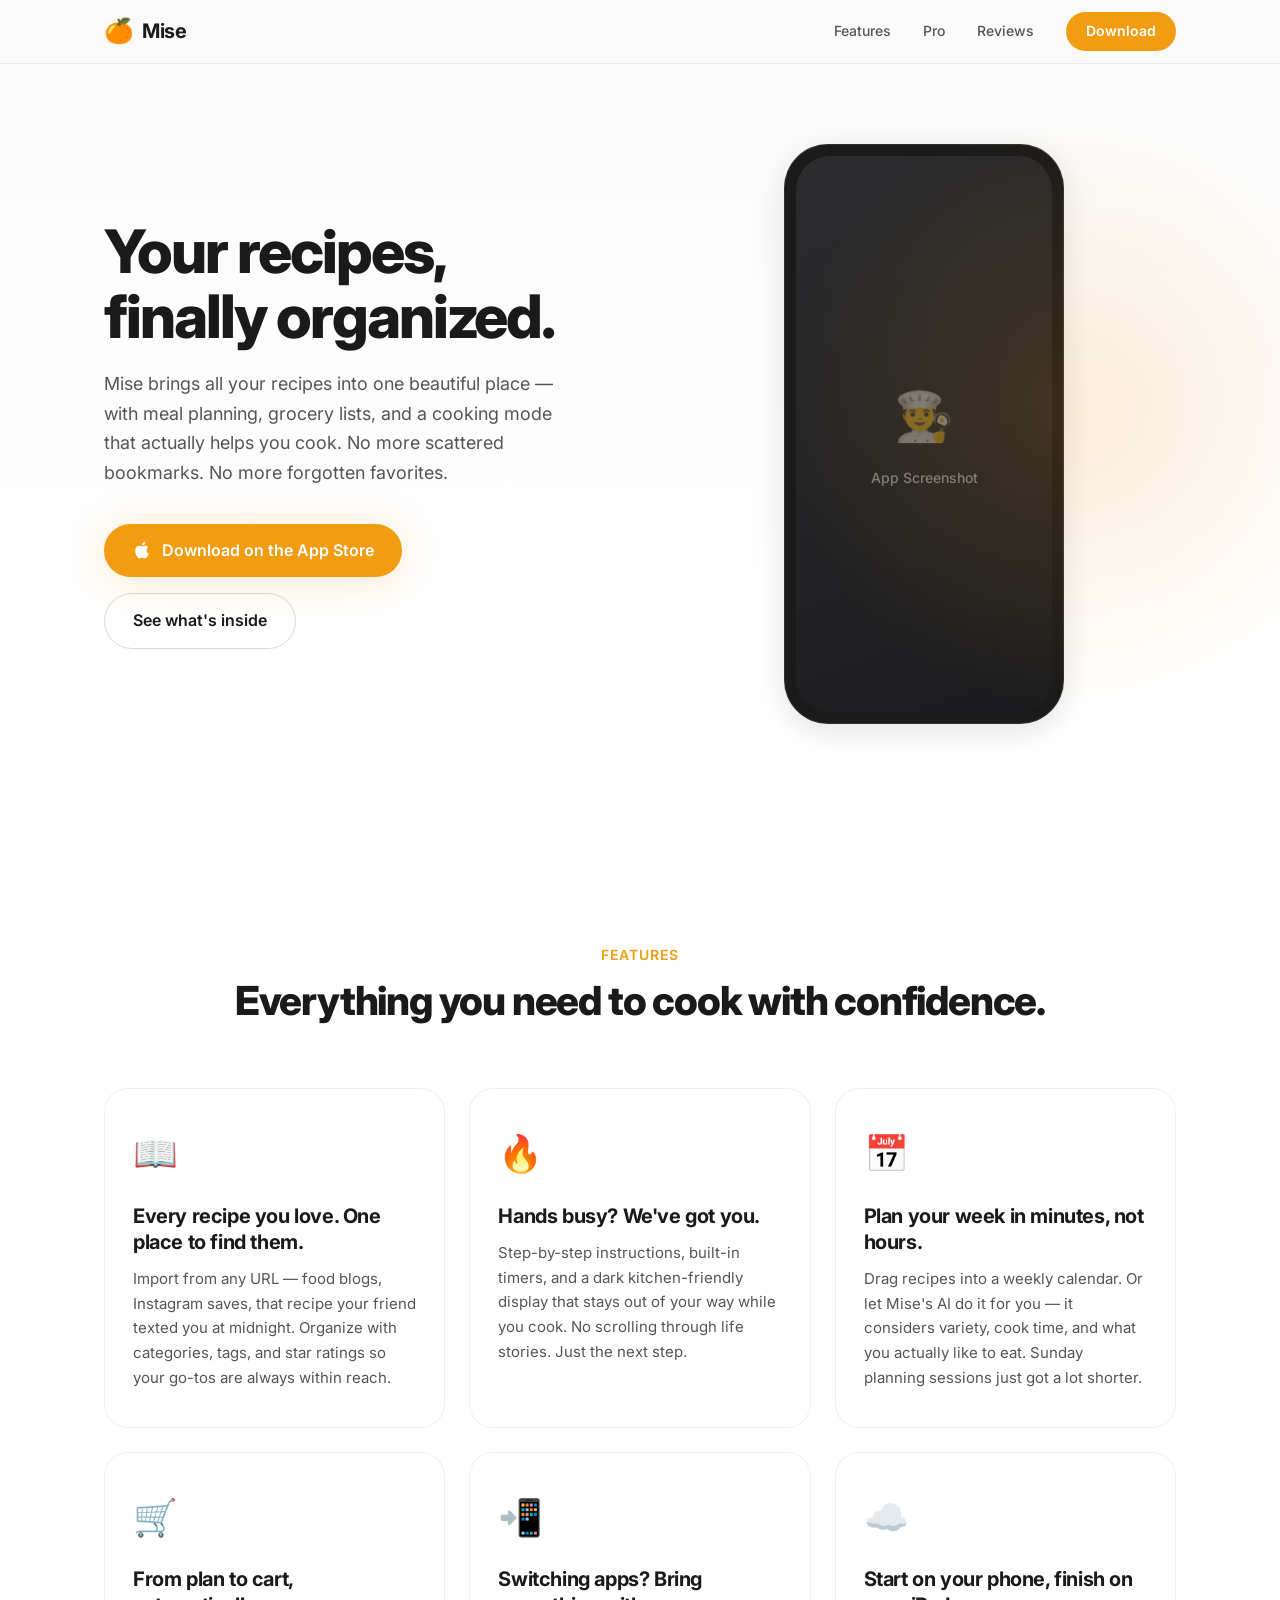
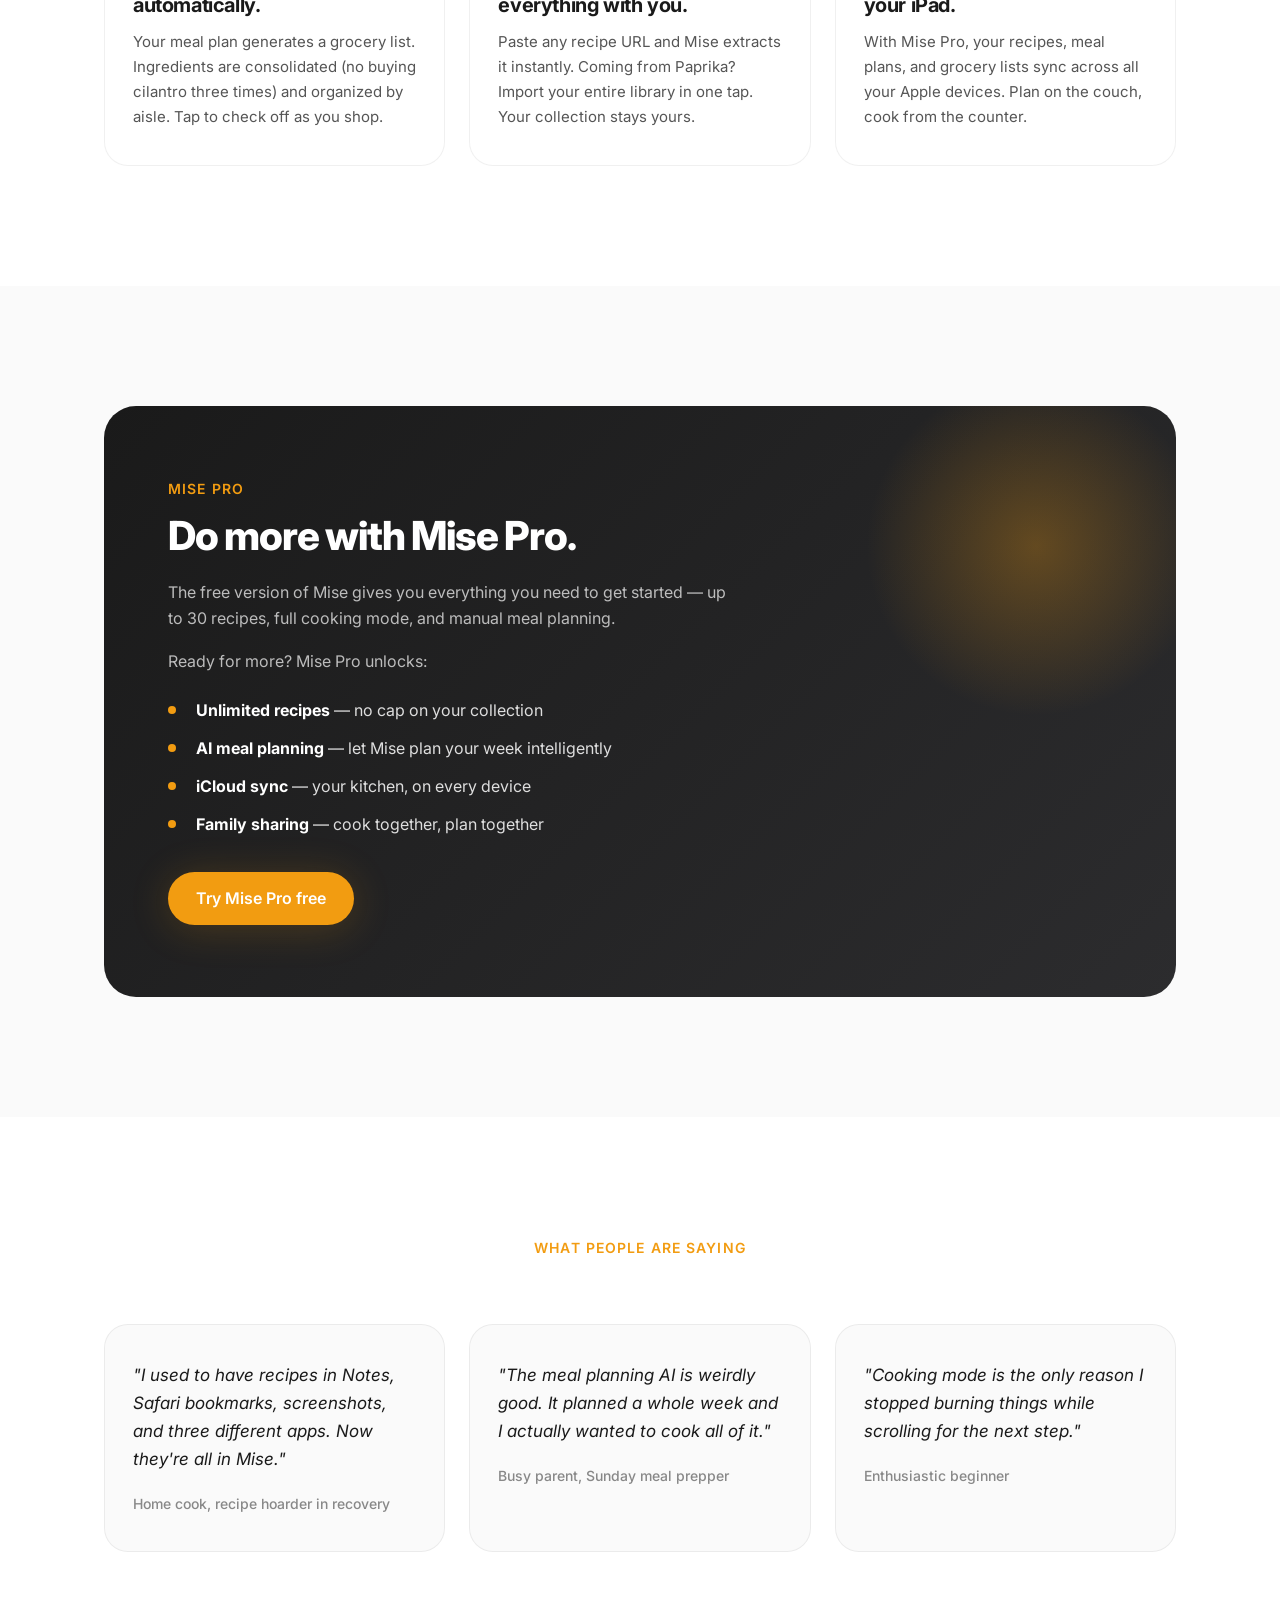
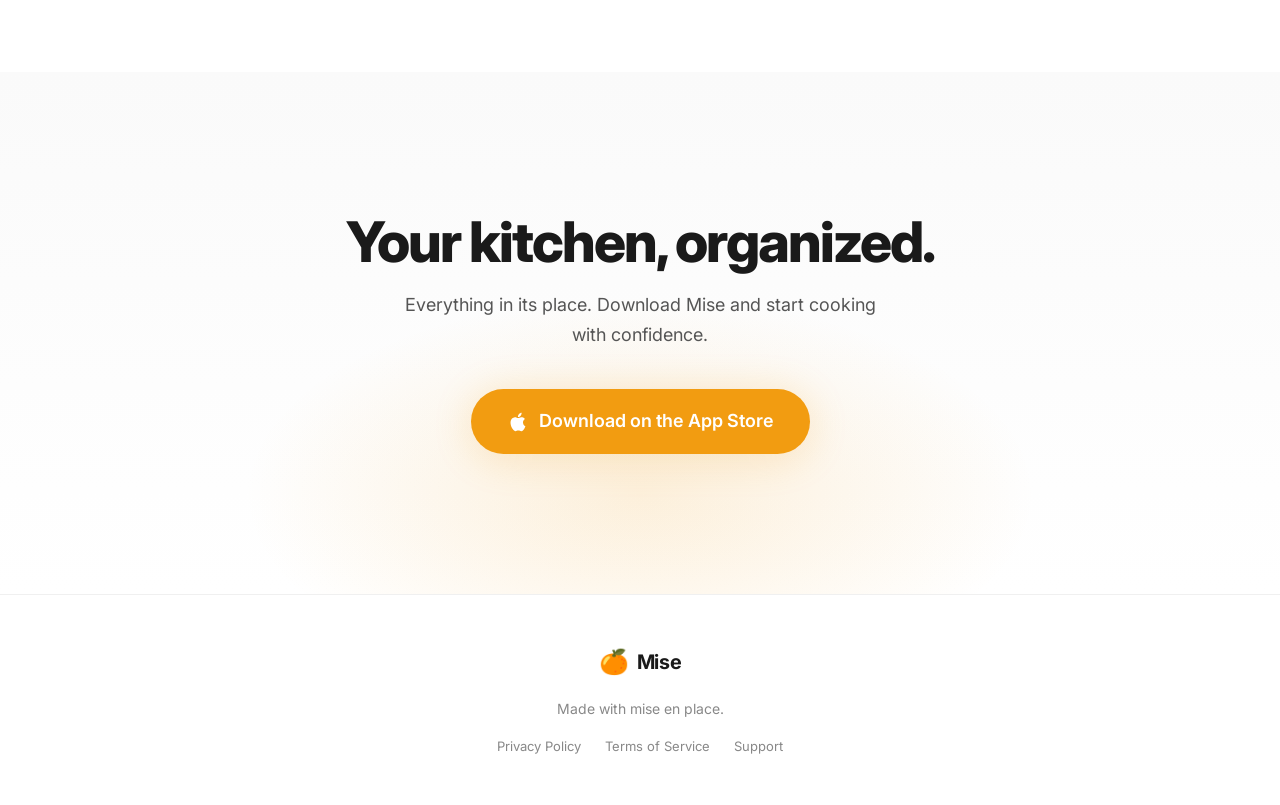
==== index.html @ 39b770b0 "Initial landing page scaffold with copy and responsive design Static HTML/CSS/JS landing page for Mi" ====
<!DOCTYPE html>
<html lang="en">
<head>
  <meta charset="UTF-8">
  <meta name="viewport" content="width=device-width, initial-scale=1.0">
  <title>Mise — Recipe Organizer, Meal Planner & Grocery Lists for iPhone & iPad</title>
  <meta name="description" content="Mise is a premium recipe management app for iPhone and iPad. Import recipes from any URL, plan meals with AI, generate smart grocery lists, and cook step-by-step. Everything in its place.">
  <meta name="theme-color" content="#F29C11">
  <meta property="og:title" content="Mise — Your recipes, finally organized.">
  <meta property="og:description" content="Import recipes from any URL, plan meals with AI, generate smart grocery lists, and cook step-by-step. Everything in its place.">
  <meta property="og:type" content="website">
  <link rel="preconnect" href="https://fonts.googleapis.com">
  <link rel="preconnect" href="https://fonts.gstatic.com" crossorigin>
  <link href="https://fonts.googleapis.com/css2?family=Inter:wght@400;500;600;700;800&display=swap" rel="stylesheet">
  <link rel="stylesheet" href="style.css">
</head>
<body>
  <!-- Navigation -->
  <nav class="nav">
    <div class="nav-inner container">
      <a href="#" class="nav-logo">
        <span class="nav-logo-icon">🍊</span>
        <span class="nav-logo-text">Mise</span>
      </a>
      <div class="nav-links">
        <a href="#features">Features</a>
        <a href="#pro">Pro</a>
        <a href="#testimonials">Reviews</a>
        <a href="#download" class="nav-cta">Download</a>
      </div>
    </div>
  </nav>

  <!-- Hero -->
  <section class="hero">
    <div class="container hero-inner">
      <div class="hero-content">
        <h1 class="hero-title">Your recipes, finally organized.</h1>
        <p class="hero-subtitle">Mise brings all your recipes into one beautiful place — with meal planning, grocery lists, and a cooking mode that actually helps you cook. No more scattered bookmarks. No more forgotten favorites.</p>
        <div class="hero-ctas">
          <a href="#download" class="btn btn-primary">
            <svg class="apple-icon" viewBox="0 0 24 24" fill="currentColor" width="20" height="20"><path d="M18.71 19.5c-.83 1.24-1.71 2.45-3.05 2.47-1.34.03-1.77-.79-3.29-.79-1.53 0-2 .77-3.27.82-1.31.05-2.3-1.32-3.14-2.53C4.25 17 2.94 12.45 4.7 9.39c.87-1.52 2.43-2.48 4.12-2.51 1.28-.02 2.5.87 3.29.87.78 0 2.26-1.07 3.8-.91.65.03 2.47.26 3.64 1.98-.09.06-2.17 1.28-2.15 3.81.03 3.02 2.65 4.03 2.68 4.04-.03.07-.42 1.44-1.38 2.83M13 3.5c.73-.83 1.94-1.46 2.94-1.5.13 1.17-.34 2.35-1.04 3.19-.69.85-1.83 1.51-2.95 1.42-.15-1.15.41-2.35 1.05-3.11z"/></svg>
            Download on the App Store
          </a>
          <a href="#features" class="btn btn-secondary">See what's inside</a>
        </div>
      </div>
      <div class="hero-visual">
        <div class="hero-phone">
          <div class="phone-frame">
            <div class="phone-screen">
              <div class="phone-placeholder">
                <span class="phone-placeholder-icon">👨‍🍳</span>
                <span class="phone-placeholder-text">App Screenshot</span>
              </div>
            </div>
          </div>
        </div>
      </div>
    </div>
    <div class="hero-glow"></div>
  </section>

  <!-- Features -->
  <section id="features" class="features">
    <div class="container">
      <div class="section-header">
        <h2 class="section-label">Features</h2>
        <p class="section-title">Everything you need to cook with confidence.</p>
      </div>

      <div class="feature-grid">
        <!-- Recipe Collection -->
        <div class="feature-card">
          <div class="feature-icon">📖</div>
          <h3 class="feature-title">Every recipe you love. One place to find them.</h3>
          <p class="feature-desc">Import from any URL — food blogs, Instagram saves, that recipe your friend texted you at midnight. Organize with categories, tags, and star ratings so your go-tos are always within reach.</p>
        </div>

        <!-- Cooking Mode -->
        <div class="feature-card">
          <div class="feature-icon">🔥</div>
          <h3 class="feature-title">Hands busy? We've got you.</h3>
          <p class="feature-desc">Step-by-step instructions, built-in timers, and a dark kitchen-friendly display that stays out of your way while you cook. No scrolling through life stories. Just the next step.</p>
        </div>

        <!-- Meal Planning -->
        <div class="feature-card">
          <div class="feature-icon">📅</div>
          <h3 class="feature-title">Plan your week in minutes, not hours.</h3>
          <p class="feature-desc">Drag recipes into a weekly calendar. Or let Mise's AI do it for you — it considers variety, cook time, and what you actually like to eat. Sunday planning sessions just got a lot shorter.</p>
        </div>

        <!-- Smart Grocery Lists -->
        <div class="feature-card">
          <div class="feature-icon">🛒</div>
          <h3 class="feature-title">From plan to cart, automatically.</h3>
          <p class="feature-desc">Your meal plan generates a grocery list. Ingredients are consolidated (no buying cilantro three times) and organized by aisle. Tap to check off as you shop.</p>
        </div>

        <!-- Import from Anywhere -->
        <div class="feature-card">
          <div class="feature-icon">📲</div>
          <h3 class="feature-title">Switching apps? Bring everything with you.</h3>
          <p class="feature-desc">Paste any recipe URL and Mise extracts it instantly. Coming from Paprika? Import your entire library in one tap. Your collection stays yours.</p>
        </div>

        <!-- iCloud Sync -->
        <div class="feature-card">
          <div class="feature-icon">☁️</div>
          <h3 class="feature-title">Start on your phone, finish on your iPad.</h3>
          <p class="feature-desc">With Mise Pro, your recipes, meal plans, and grocery lists sync across all your Apple devices. Plan on the couch, cook from the counter.</p>
        </div>
      </div>
    </div>
  </section>

  <!-- Pro -->
  <section id="pro" class="pro">
    <div class="container">
      <div class="pro-card">
        <div class="pro-content">
          <h2 class="pro-label">Mise Pro</h2>
          <p class="pro-title">Do more with Mise Pro.</p>
          <p class="pro-body">The free version of Mise gives you everything you need to get started — up to 30 recipes, full cooking mode, and manual meal planning.</p>
          <p class="pro-body">Ready for more? Mise Pro unlocks:</p>
          <ul class="pro-features">
            <li><strong>Unlimited recipes</strong> — no cap on your collection</li>
            <li><strong>AI meal planning</strong> — let Mise plan your week intelligently</li>
            <li><strong>iCloud sync</strong> — your kitchen, on every device</li>
            <li><strong>Family sharing</strong> — cook together, plan together</li>
          </ul>
          <a href="#download" class="btn btn-primary">Try Mise Pro free</a>
        </div>
        <div class="pro-visual">
          <div class="pro-glow"></div>
        </div>
      </div>
    </div>
  </section>

  <!-- Testimonials -->
  <section id="testimonials" class="testimonials">
    <div class="container">
      <div class="section-header">
        <h2 class="section-label">What people are saying</h2>
      </div>
      <div class="testimonial-grid">
        <blockquote class="testimonial-card">
          <p class="testimonial-quote">"I used to have recipes in Notes, Safari bookmarks, screenshots, and three different apps. Now they're all in Mise."</p>
          <cite class="testimonial-author">Home cook, recipe hoarder in recovery</cite>
        </blockquote>
        <blockquote class="testimonial-card">
          <p class="testimonial-quote">"The meal planning AI is weirdly good. It planned a whole week and I actually wanted to cook all of it."</p>
          <cite class="testimonial-author">Busy parent, Sunday meal prepper</cite>
        </blockquote>
        <blockquote class="testimonial-card">
          <p class="testimonial-quote">"Cooking mode is the only reason I stopped burning things while scrolling for the next step."</p>
          <cite class="testimonial-author">Enthusiastic beginner</cite>
        </blockquote>
      </div>
    </div>
  </section>

  <!-- Final CTA -->
  <section id="download" class="final-cta">
    <div class="container final-cta-inner">
      <h2 class="final-cta-title">Your kitchen, organized.</h2>
      <p class="final-cta-subtitle">Everything in its place. Download Mise and start cooking with confidence.</p>
      <a href="#" class="btn btn-primary btn-large">
        <svg class="apple-icon" viewBox="0 0 24 24" fill="currentColor" width="22" height="22"><path d="M18.71 19.5c-.83 1.24-1.71 2.45-3.05 2.47-1.34.03-1.77-.79-3.29-.79-1.53 0-2 .77-3.27.82-1.31.05-2.3-1.32-3.14-2.53C4.25 17 2.94 12.45 4.7 9.39c.87-1.52 2.43-2.48 4.12-2.51 1.28-.02 2.5.87 3.29.87.78 0 2.26-1.07 3.8-.91.65.03 2.47.26 3.64 1.98-.09.06-2.17 1.28-2.15 3.81.03 3.02 2.65 4.03 2.68 4.04-.03.07-.42 1.44-1.38 2.83M13 3.5c.73-.83 1.94-1.46 2.94-1.5.13 1.17-.34 2.35-1.04 3.19-.69.85-1.83 1.51-2.95 1.42-.15-1.15.41-2.35 1.05-3.11z"/></svg>
        Download on the App Store
      </a>
    </div>
    <div class="final-cta-glow"></div>
  </section>

  <!-- Footer -->
  <footer class="footer">
    <div class="container footer-inner">
      <div class="footer-brand">
        <span class="nav-logo-icon">🍊</span>
        <span class="nav-logo-text">Mise</span>
      </div>
      <p class="footer-tagline">Made with mise en place.</p>
      <div class="footer-links">
        <a href="#">Privacy Policy</a>
        <a href="#">Terms of Service</a>
        <a href="#">Support</a>
      </div>
    </div>
  </footer>

  <script src="script.js"></script>
</body>
</html>
---- style.css ----
/* ============================================
   Mise Landing Page — Styles
   Brand: Warm orange (#F29C11), premium, clean
   ============================================ */

/* --- Reset & Base --- */
*, *::before, *::after {
  margin: 0;
  padding: 0;
  box-sizing: border-box;
}

:root {
  --orange: #F29C11;
  --orange-light: #F5B041;
  --orange-dark: #D68910;
  --orange-glow: rgba(242, 156, 17, 0.15);
  --orange-glow-strong: rgba(242, 156, 17, 0.3);
  --bg: #FAFAFA;
  --bg-alt: #F3F3F3;
  --bg-dark: #1A1A1A;
  --text: #1A1A1A;
  --text-secondary: #555;
  --text-muted: #888;
  --white: #FFFFFF;
  --glass-bg: rgba(255, 255, 255, 0.7);
  --glass-border: rgba(255, 255, 255, 0.3);
  --shadow-sm: 0 1px 3px rgba(0,0,0,0.06);
  --shadow-md: 0 4px 16px rgba(0,0,0,0.08);
  --shadow-lg: 0 8px 32px rgba(0,0,0,0.1);
  --shadow-glow: 0 4px 40px rgba(242, 156, 17, 0.2);
  --radius-sm: 8px;
  --radius-md: 16px;
  --radius-lg: 24px;
  --radius-xl: 32px;
  --max-width: 1120px;
  --nav-height: 64px;
}

html {
  scroll-behavior: smooth;
  -webkit-font-smoothing: antialiased;
  -moz-osx-font-smoothing: grayscale;
}

body {
  font-family: 'Inter', -apple-system, BlinkMacSystemFont, 'Segoe UI', Roboto, sans-serif;
  font-size: 16px;
  line-height: 1.6;
  color: var(--text);
  background: var(--bg);
  overflow-x: hidden;
}

.container {
  max-width: var(--max-width);
  margin: 0 auto;
  padding: 0 24px;
}

/* --- Navigation --- */
.nav {
  position: fixed;
  top: 0;
  left: 0;
  right: 0;
  z-index: 100;
  height: var(--nav-height);
  backdrop-filter: blur(20px);
  -webkit-backdrop-filter: blur(20px);
  background: rgba(250, 250, 250, 0.85);
  border-bottom: 1px solid rgba(0,0,0,0.06);
  transition: background 0.3s ease;
}

.nav-inner {
  display: flex;
  align-items: center;
  justify-content: space-between;
  height: 100%;
}

.nav-logo {
  display: flex;
  align-items: center;
  gap: 8px;
  text-decoration: none;
  color: var(--text);
}

.nav-logo-icon {
  font-size: 24px;
}

.nav-logo-text {
  font-size: 20px;
  font-weight: 700;
  letter-spacing: -0.02em;
}

.nav-links {
  display: flex;
  align-items: center;
  gap: 32px;
}

.nav-links a {
  text-decoration: none;
  color: var(--text-secondary);
  font-size: 14px;
  font-weight: 500;
  transition: color 0.2s ease;
}

.nav-links a:hover {
  color: var(--text);
}

.nav-cta {
  background: var(--orange);
  color: var(--white) !important;
  padding: 8px 20px;
  border-radius: 100px;
  font-weight: 600 !important;
  transition: background 0.2s ease, transform 0.2s ease !important;
}

.nav-cta:hover {
  background: var(--orange-dark);
  transform: translateY(-1px);
}

/* --- Buttons --- */
.btn {
  display: inline-flex;
  align-items: center;
  gap: 10px;
  text-decoration: none;
  font-weight: 600;
  font-size: 16px;
  border-radius: 100px;
  padding: 14px 28px;
  transition: all 0.25s ease;
  cursor: pointer;
  border: none;
}

.btn-primary {
  background: var(--orange);
  color: var(--white);
  box-shadow: var(--shadow-glow);
}

.btn-primary:hover {
  background: var(--orange-dark);
  transform: translateY(-2px);
  box-shadow: 0 6px 48px rgba(242, 156, 17, 0.3);
}

.btn-secondary {
  background: transparent;
  color: var(--text);
  border: 1.5px solid rgba(0,0,0,0.15);
}

.btn-secondary:hover {
  border-color: var(--orange);
  color: var(--orange-dark);
  transform: translateY(-2px);
}

.btn-large {
  padding: 18px 36px;
  font-size: 18px;
}

.apple-icon {
  width: 20px;
  height: 20px;
  flex-shrink: 0;
}

.btn-large .apple-icon {
  width: 22px;
  height: 22px;
}

/* --- Hero --- */
.hero {
  position: relative;
  padding: calc(var(--nav-height) + 80px) 0 100px;
  overflow: hidden;
  background: linear-gradient(180deg, var(--bg) 0%, var(--white) 100%);
}

.hero-inner {
  display: grid;
  grid-template-columns: 1fr 1fr;
  gap: 64px;
  align-items: center;
}

.hero-content {
  max-width: 540px;
}

.hero-title {
  font-size: clamp(40px, 5vw, 60px);
  font-weight: 800;
  line-height: 1.08;
  letter-spacing: -0.035em;
  color: var(--text);
  margin-bottom: 20px;
}

.hero-subtitle {
  font-size: 18px;
  line-height: 1.65;
  color: var(--text-secondary);
  margin-bottom: 36px;
  max-width: 460px;
}

.hero-ctas {
  display: flex;
  gap: 16px;
  flex-wrap: wrap;
}

/* Phone mockup */
.hero-visual {
  display: flex;
  justify-content: center;
  align-items: center;
}

.hero-phone {
  position: relative;
}

.phone-frame {
  width: 280px;
  height: 580px;
  background: var(--bg-dark);
  border-radius: 44px;
  padding: 12px;
  box-shadow: var(--shadow-lg), 0 0 0 1px rgba(255,255,255,0.1) inset;
  position: relative;
}

.phone-screen {
  width: 100%;
  height: 100%;
  background: linear-gradient(160deg, #2C2C2E 0%, #1C1C1E 100%);
  border-radius: 34px;
  overflow: hidden;
  display: flex;
  align-items: center;
  justify-content: center;
}

.phone-placeholder {
  display: flex;
  flex-direction: column;
  align-items: center;
  gap: 12px;
  color: rgba(255,255,255,0.4);
}

.phone-placeholder-icon {
  font-size: 48px;
}

.phone-placeholder-text {
  font-size: 14px;
  font-weight: 500;
}

.hero-glow {
  position: absolute;
  width: 600px;
  height: 600px;
  background: radial-gradient(circle, var(--orange-glow) 0%, transparent 70%);
  top: 50%;
  right: -100px;
  transform: translateY(-50%);
  pointer-events: none;
  z-index: 0;
}

/* --- Section Headers --- */
.section-header {
  text-align: center;
  margin-bottom: 64px;
}

.section-label {
  font-size: 14px;
  font-weight: 600;
  text-transform: uppercase;
  letter-spacing: 0.08em;
  color: var(--orange);
  margin-bottom: 12px;
}

.section-title {
  font-size: clamp(28px, 3.5vw, 40px);
  font-weight: 800;
  letter-spacing: -0.03em;
  color: var(--text);
  line-height: 1.15;
}

/* --- Features --- */
.features {
  padding: 120px 0;
  background: var(--white);
}

.feature-grid {
  display: grid;
  grid-template-columns: repeat(3, 1fr);
  gap: 24px;
}

.feature-card {
  background: var(--glass-bg);
  border: 1px solid rgba(0,0,0,0.06);
  border-radius: var(--radius-lg);
  padding: 36px 28px;
  transition: transform 0.3s ease, box-shadow 0.3s ease;
}

.feature-card:hover {
  transform: translateY(-4px);
  box-shadow: var(--shadow-md);
}

.feature-icon {
  font-size: 36px;
  margin-bottom: 20px;
}

.feature-title {
  font-size: 20px;
  font-weight: 700;
  letter-spacing: -0.02em;
  color: var(--text);
  margin-bottom: 12px;
  line-height: 1.3;
}

.feature-desc {
  font-size: 15px;
  line-height: 1.65;
  color: var(--text-secondary);
}

/* --- Pro Section --- */
.pro {
  padding: 120px 0;
  background: var(--bg);
}

.pro-card {
  position: relative;
  background: linear-gradient(135deg, var(--bg-dark) 0%, #2C2C2E 100%);
  border-radius: var(--radius-xl);
  padding: 72px 64px;
  overflow: hidden;
  color: var(--white);
}

.pro-content {
  position: relative;
  z-index: 1;
  max-width: 560px;
}

.pro-label {
  font-size: 14px;
  font-weight: 600;
  text-transform: uppercase;
  letter-spacing: 0.08em;
  color: var(--orange);
  margin-bottom: 12px;
}

.pro-title {
  font-size: clamp(28px, 3.5vw, 40px);
  font-weight: 800;
  letter-spacing: -0.03em;
  margin-bottom: 20px;
  line-height: 1.15;
}

.pro-body {
  font-size: 16px;
  line-height: 1.65;
  color: rgba(255,255,255,0.7);
  margin-bottom: 16px;
}

.pro-features {
  list-style: none;
  margin: 24px 0 36px;
  display: flex;
  flex-direction: column;
  gap: 14px;
}

.pro-features li {
  font-size: 16px;
  line-height: 1.5;
  color: rgba(255,255,255,0.85);
  padding-left: 28px;
  position: relative;
}

.pro-features li::before {
  content: '';
  position: absolute;
  left: 0;
  top: 8px;
  width: 8px;
  height: 8px;
  background: var(--orange);
  border-radius: 50%;
}

.pro-features li strong {
  color: var(--white);
}

.pro-visual {
  position: absolute;
  right: -60px;
  top: -60px;
  width: 400px;
  height: 400px;
  pointer-events: none;
}

.pro-glow {
  width: 100%;
  height: 100%;
  background: radial-gradient(circle, var(--orange-glow-strong) 0%, transparent 60%);
  border-radius: 50%;
}

/* --- Testimonials --- */
.testimonials {
  padding: 120px 0;
  background: var(--white);
}

.testimonial-grid {
  display: grid;
  grid-template-columns: repeat(3, 1fr);
  gap: 24px;
}

.testimonial-card {
  background: var(--bg);
  border: 1px solid rgba(0,0,0,0.06);
  border-radius: var(--radius-lg);
  padding: 36px 28px;
  display: flex;
  flex-direction: column;
  gap: 20px;
  transition: transform 0.3s ease;
}

.testimonial-card:hover {
  transform: translateY(-4px);
}

.testimonial-quote {
  font-size: 17px;
  line-height: 1.65;
  color: var(--text);
  font-style: italic;
}

.testimonial-author {
  font-size: 14px;
  font-weight: 500;
  color: var(--text-muted);
  font-style: normal;
}

/* --- Final CTA --- */
.final-cta {
  position: relative;
  padding: 140px 0;
  background: linear-gradient(180deg, var(--bg) 0%, var(--white) 100%);
  text-align: center;
  overflow: hidden;
}

.final-cta-inner {
  position: relative;
  z-index: 1;
}

.final-cta-title {
  font-size: clamp(36px, 4.5vw, 56px);
  font-weight: 800;
  letter-spacing: -0.035em;
  color: var(--text);
  margin-bottom: 16px;
  line-height: 1.1;
}

.final-cta-subtitle {
  font-size: 18px;
  line-height: 1.65;
  color: var(--text-secondary);
  margin-bottom: 40px;
  max-width: 480px;
  margin-left: auto;
  margin-right: auto;
}

.final-cta-glow {
  position: absolute;
  width: 800px;
  height: 400px;
  background: radial-gradient(ellipse, var(--orange-glow) 0%, transparent 70%);
  bottom: -100px;
  left: 50%;
  transform: translateX(-50%);
  pointer-events: none;
}

/* --- Footer --- */
.footer {
  padding: 48px 0;
  background: var(--white);
  border-top: 1px solid rgba(0,0,0,0.06);
}

.footer-inner {
  display: flex;
  flex-direction: column;
  align-items: center;
  gap: 16px;
}

.footer-brand {
  display: flex;
  align-items: center;
  gap: 8px;
}

.footer-tagline {
  font-size: 14px;
  color: var(--text-muted);
}

.footer-links {
  display: flex;
  gap: 24px;
}

.footer-links a {
  font-size: 13px;
  color: var(--text-muted);
  text-decoration: none;
  transition: color 0.2s ease;
}

.footer-links a:hover {
  color: var(--text);
}

/* --- Responsive --- */
@media (max-width: 960px) {
  .hero-inner {
    grid-template-columns: 1fr;
    gap: 48px;
    text-align: center;
  }

  .hero-content {
    max-width: 100%;
  }

  .hero-subtitle {
    max-width: 100%;
  }

  .hero-ctas {
    justify-content: center;
  }

  .feature-grid {
    grid-template-columns: repeat(2, 1fr);
  }

  .testimonial-grid {
    grid-template-columns: repeat(2, 1fr);
  }

  .pro-card {
    padding: 48px 36px;
  }
}

@media (max-width: 640px) {
  .nav-links a:not(.nav-cta) {
    display: none;
  }

  .hero {
    padding: calc(var(--nav-height) + 48px) 0 72px;
  }

  .hero-ctas {
    flex-direction: column;
    align-items: center;
  }

  .btn {
    width: 100%;
    justify-content: center;
    max-width: 320px;
  }

  .feature-grid,
  .testimonial-grid {
    grid-template-columns: 1fr;
  }

  .features,
  .pro,
  .testimonials {
    padding: 80px 0;
  }

  .final-cta {
    padding: 100px 0;
  }

  .pro-card {
    padding: 36px 24px;
  }

  .phone-frame {
    width: 240px;
    height: 500px;
  }

  .section-header {
    margin-bottom: 40px;
  }
}

/* --- Animations --- */
@media (prefers-reduced-motion: no-preference) {
  .feature-card,
  .testimonial-card {
    opacity: 0;
    transform: translateY(20px);
    animation: fadeInUp 0.6s ease forwards;
  }

  .feature-card:nth-child(1) { animation-delay: 0.1s; }
  .feature-card:nth-child(2) { animation-delay: 0.2s; }
  .feature-card:nth-child(3) { animation-delay: 0.3s; }
  .feature-card:nth-child(4) { animation-delay: 0.4s; }
  .feature-card:nth-child(5) { animation-delay: 0.5s; }
  .feature-card:nth-child(6) { animation-delay: 0.6s; }

  .testimonial-card:nth-child(1) { animation-delay: 0.1s; }
  .testimonial-card:nth-child(2) { animation-delay: 0.2s; }
  .testimonial-card:nth-child(3) { animation-delay: 0.3s; }

  @keyframes fadeInUp {
    to {
      opacity: 1;
      transform: translateY(0);
    }
  }
}
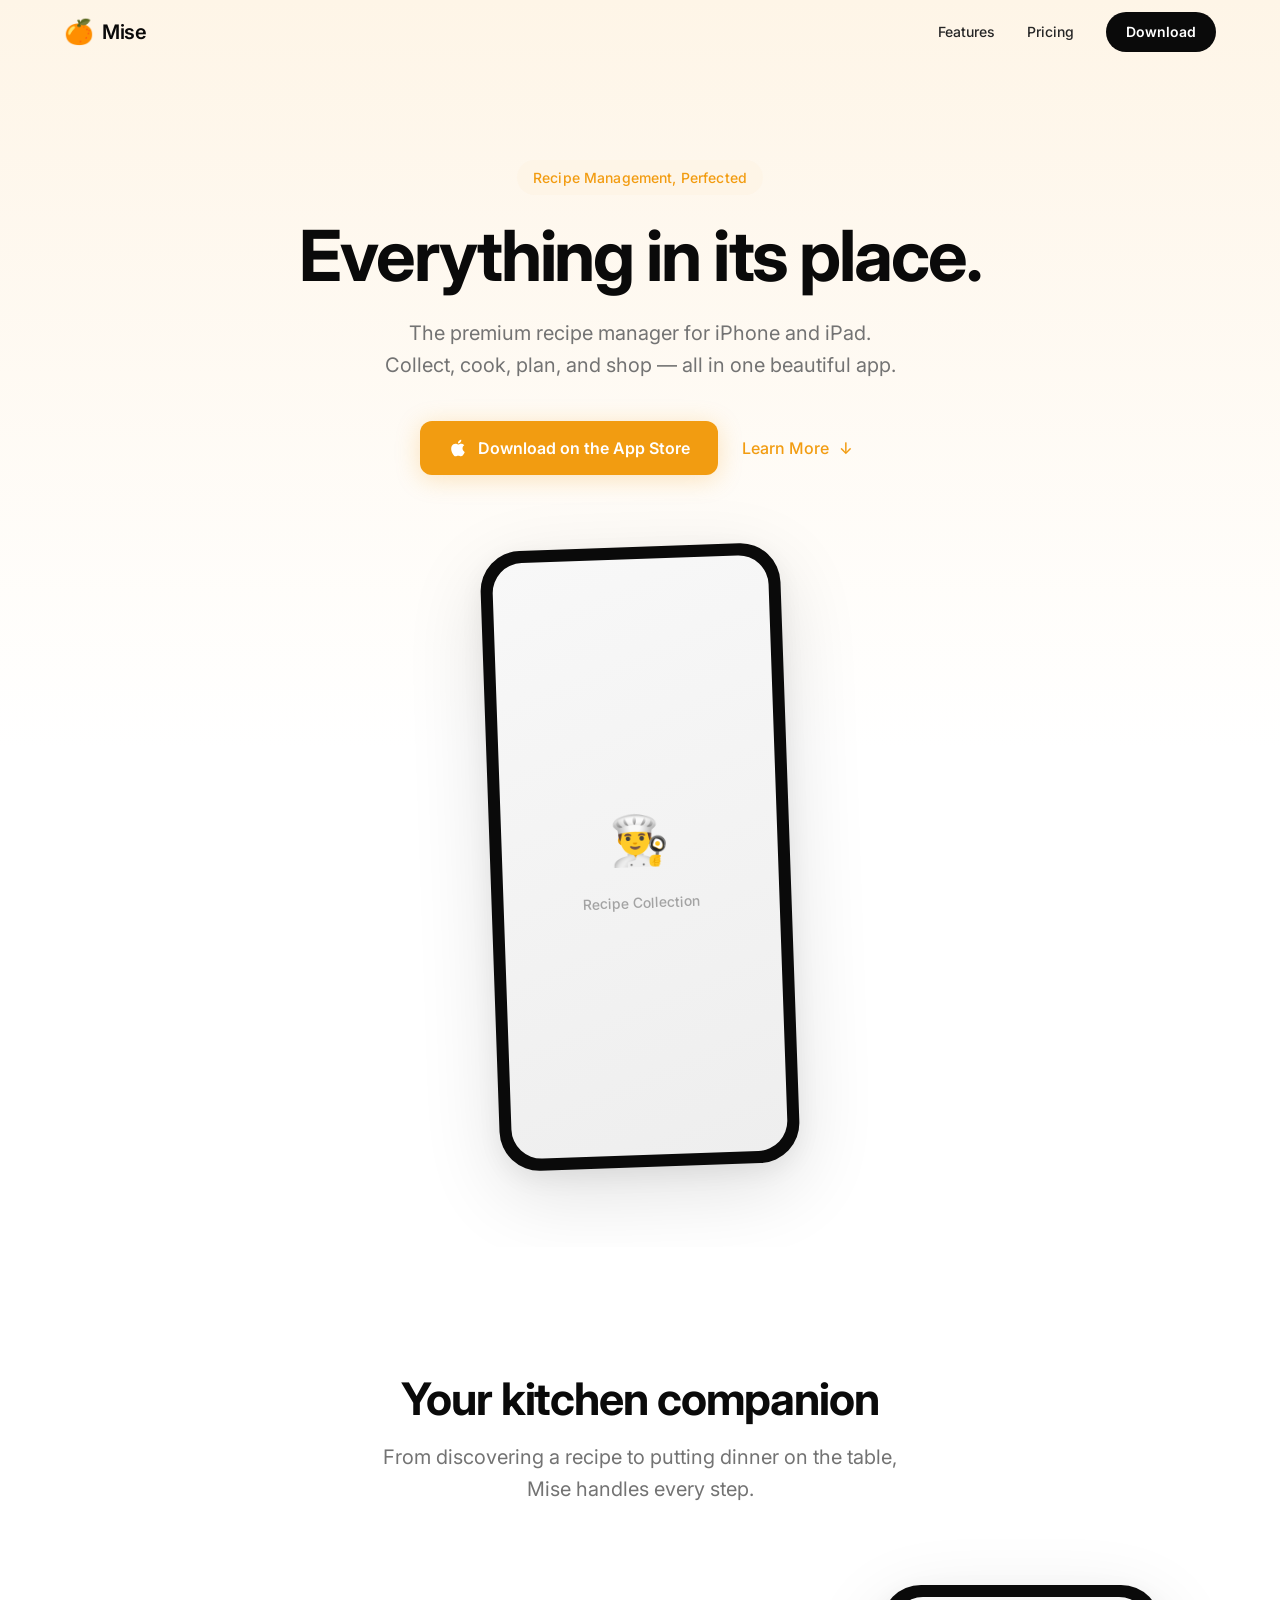
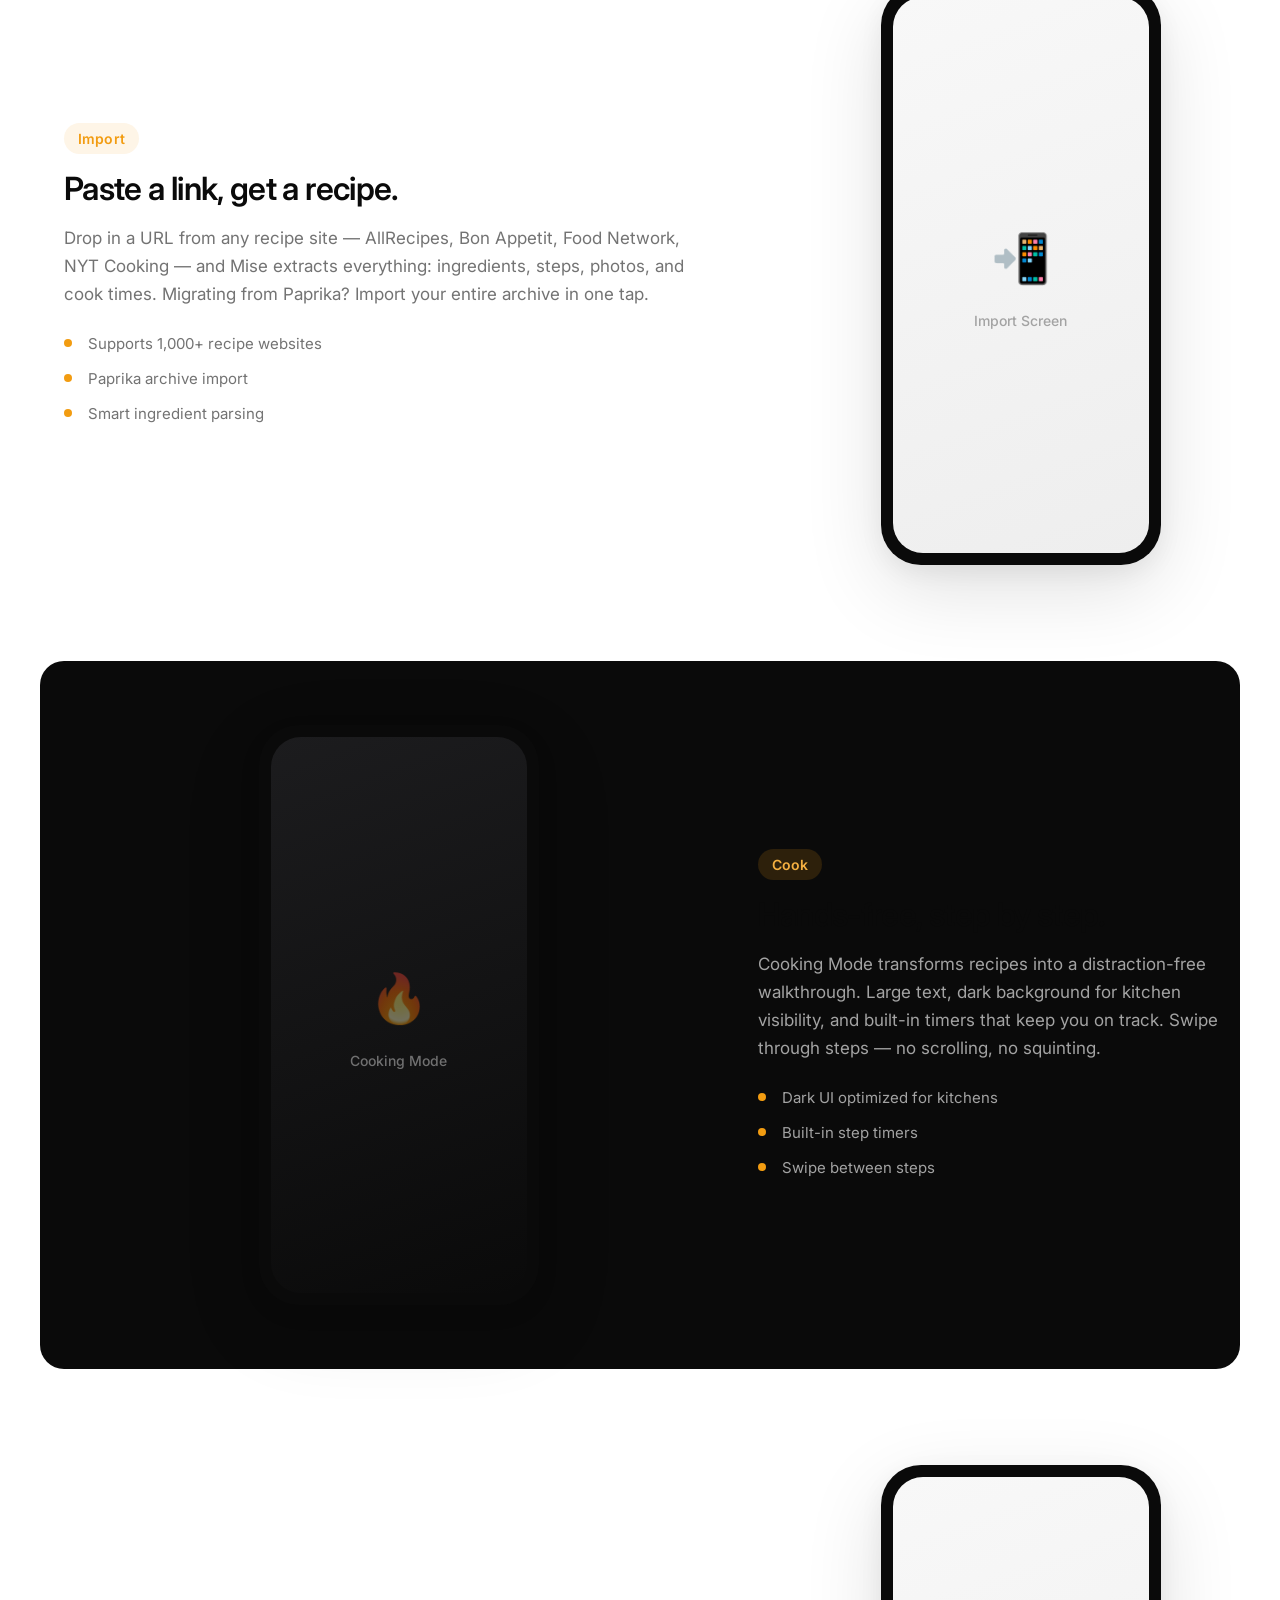
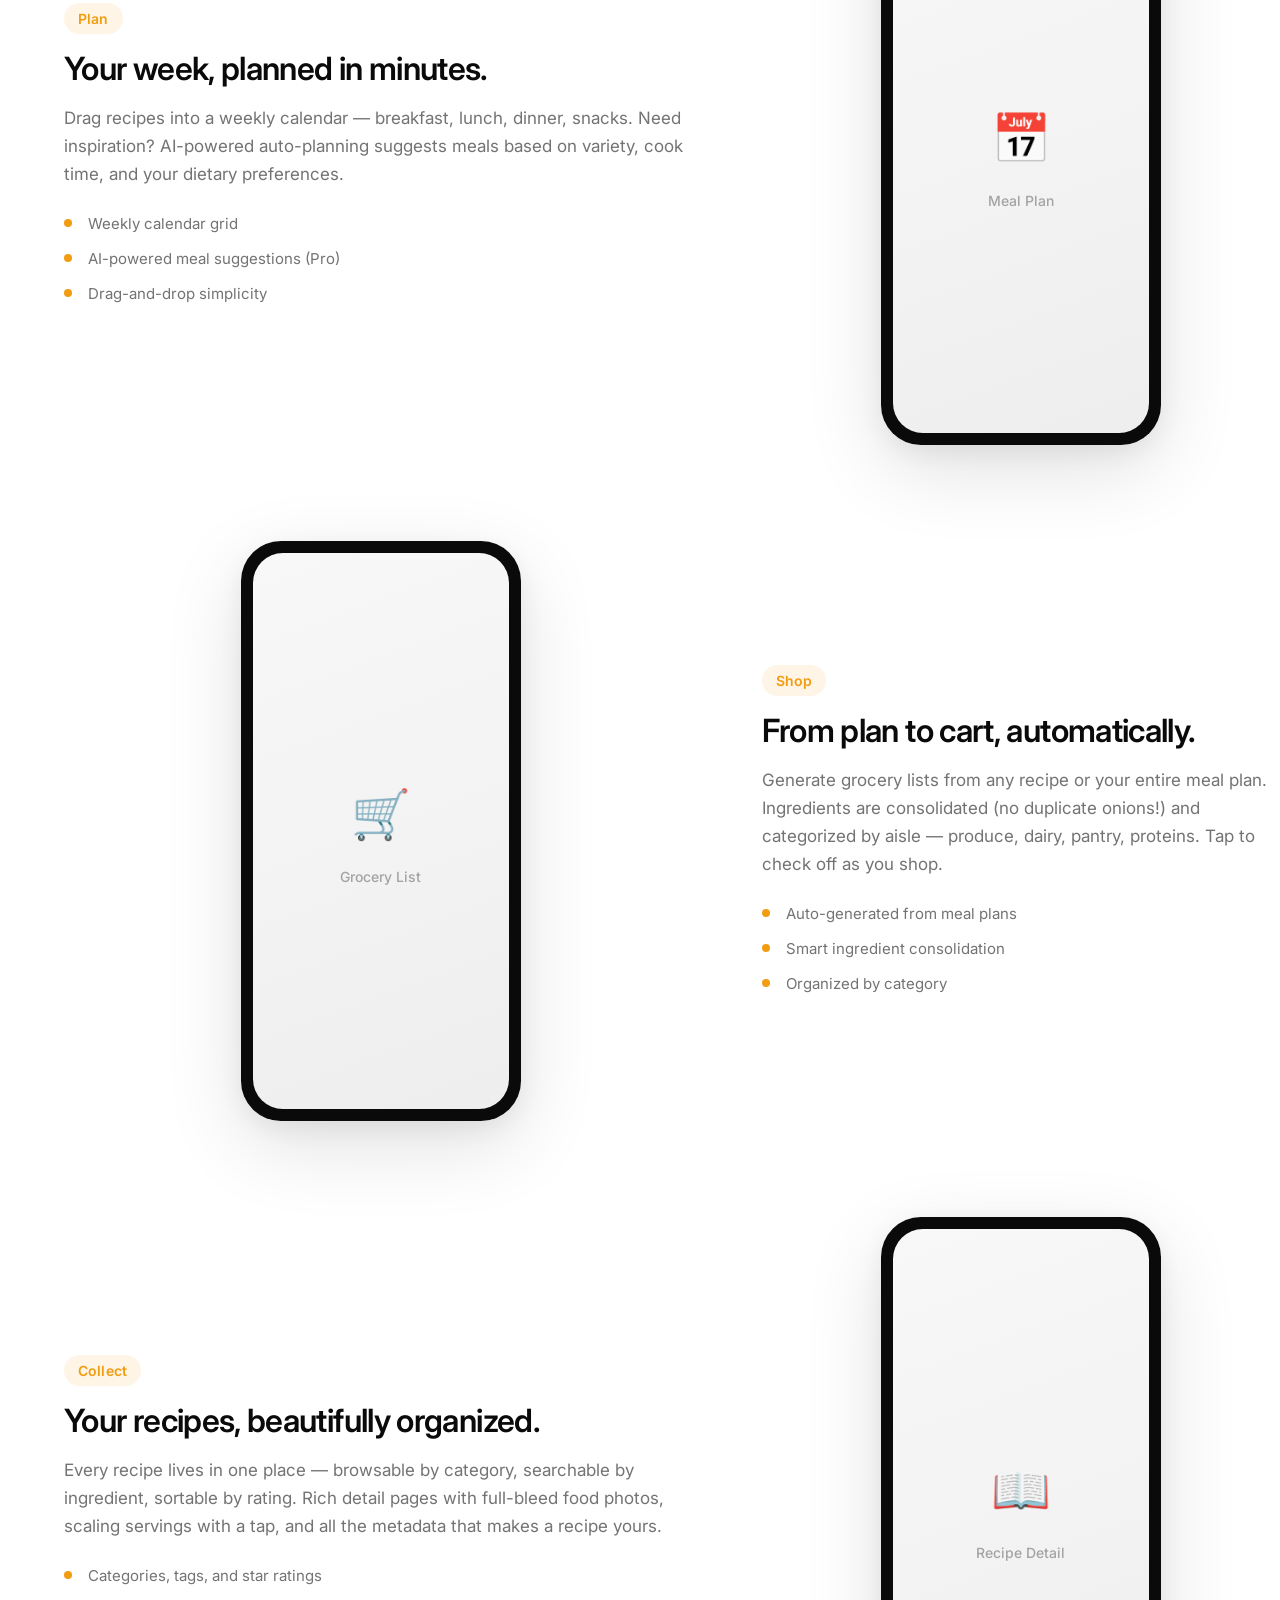
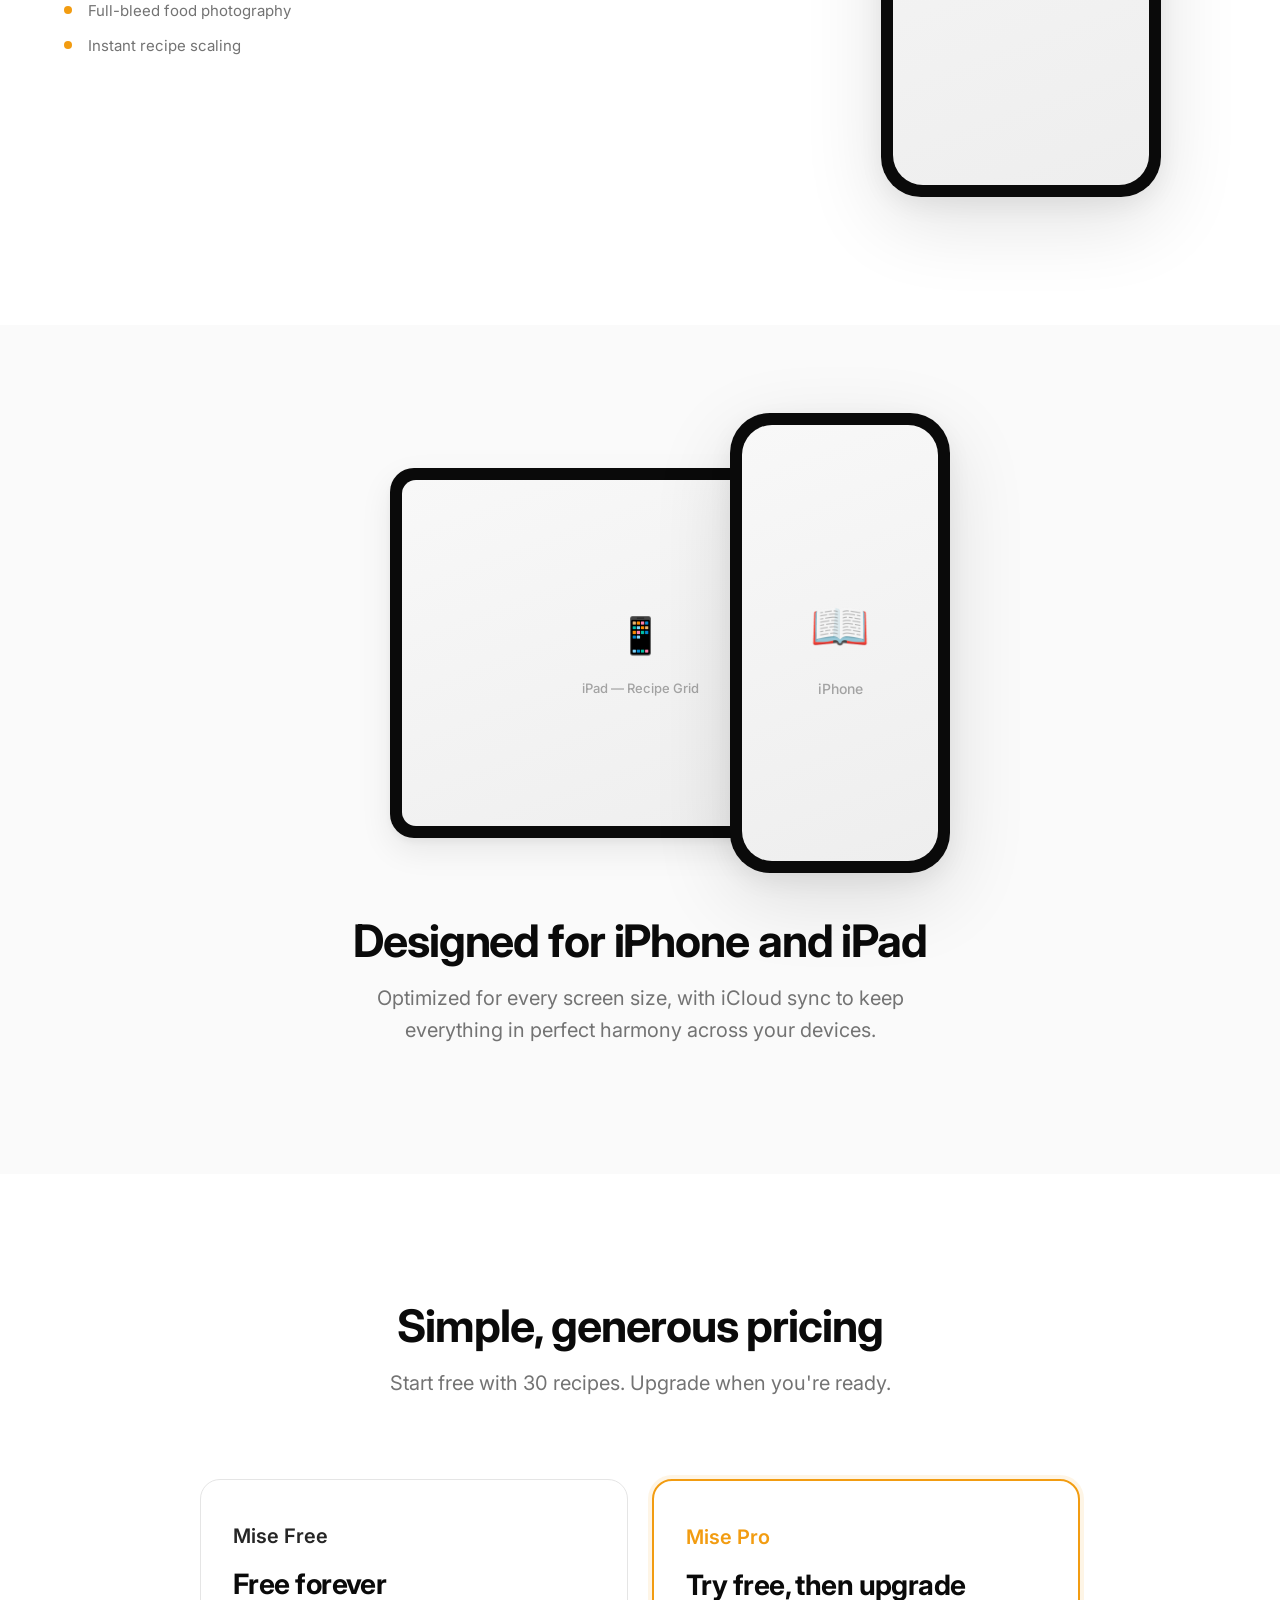
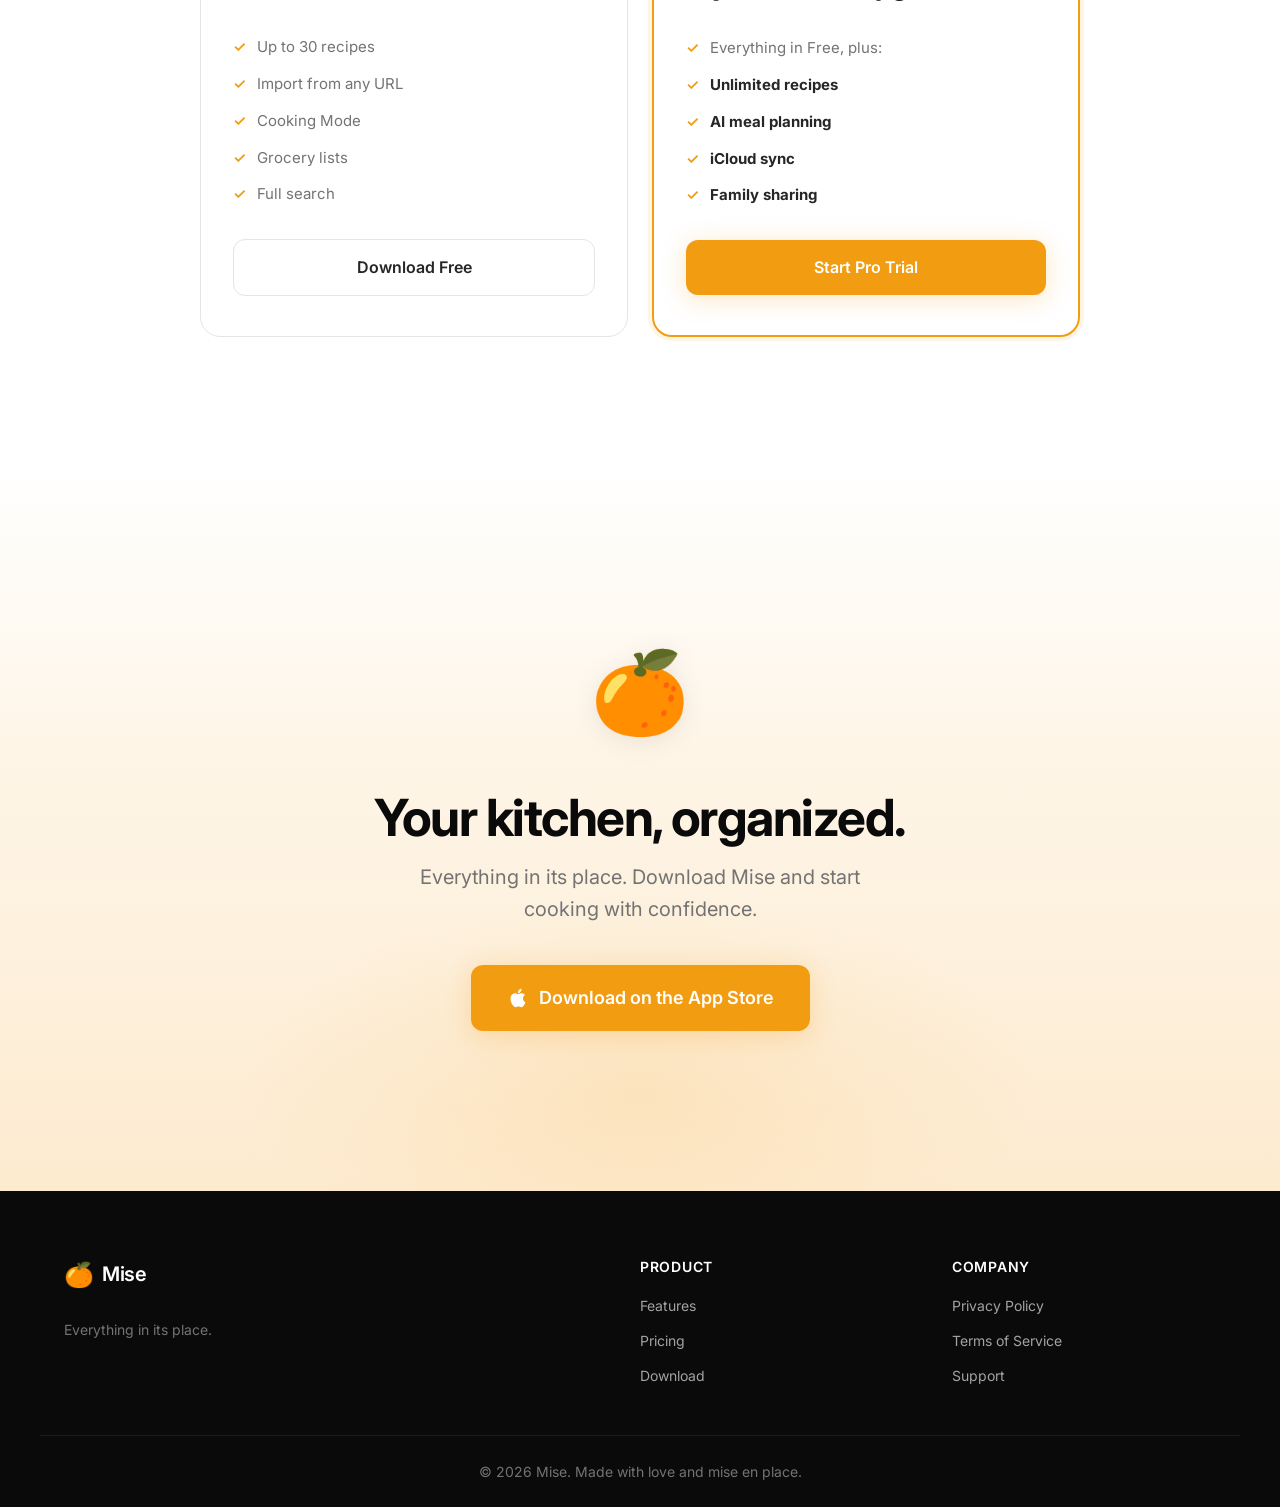
==== commit 31bd8b90: "Rebuild landing page to match VP of Design spec Major overhaul based on design spec v1.0: - Center-a" ====
--- a/index.html
+++ b/index.html
@@ -6,17 +6,18 @@
   <title>Mise — Recipe Organizer, Meal Planner & Grocery Lists for iPhone & iPad</title>
   <meta name="description" content="Mise is a premium recipe management app for iPhone and iPad. Import recipes from any URL, plan meals with AI, generate smart grocery lists, and cook step-by-step. Everything in its place.">
   <meta name="theme-color" content="#F29C11">
-  <meta property="og:title" content="Mise — Your recipes, finally organized.">
-  <meta property="og:description" content="Import recipes from any URL, plan meals with AI, generate smart grocery lists, and cook step-by-step. Everything in its place.">
+  <meta property="og:title" content="Mise — Everything in its place.">
+  <meta property="og:description" content="The premium recipe manager for iPhone and iPad. Collect, cook, plan, and shop — all in one beautiful app.">
   <meta property="og:type" content="website">
   <link rel="preconnect" href="https://fonts.googleapis.com">
   <link rel="preconnect" href="https://fonts.gstatic.com" crossorigin>
-  <link href="https://fonts.googleapis.com/css2?family=Inter:wght@400;500;600;700;800&display=swap" rel="stylesheet">
+  <link href="https://fonts.googleapis.com/css2?family=Inter:wght@400;500;600;700&display=swap" rel="stylesheet">
   <link rel="stylesheet" href="style.css">
 </head>
 <body>
+
   <!-- Navigation -->
-  <nav class="nav">
+  <nav class="nav" id="nav">
     <div class="nav-inner container">
       <a href="#" class="nav-logo">
         <span class="nav-logo-icon">🍊</span>
@@ -24,8 +25,7 @@
       </a>
       <div class="nav-links">
         <a href="#features">Features</a>
-        <a href="#pro">Pro</a>
-        <a href="#testimonials">Reviews</a>
+        <a href="#pricing">Pricing</a>
         <a href="#download" class="nav-cta">Download</a>
       </div>
     </div>
@@ -34,130 +34,221 @@
   <!-- Hero -->
   <section class="hero">
     <div class="container hero-inner">
-      <div class="hero-content">
-        <h1 class="hero-title">Your recipes, finally organized.</h1>
-        <p class="hero-subtitle">Mise brings all your recipes into one beautiful place — with meal planning, grocery lists, and a cooking mode that actually helps you cook. No more scattered bookmarks. No more forgotten favorites.</p>
-        <div class="hero-ctas">
-          <a href="#download" class="btn btn-primary">
-            <svg class="apple-icon" viewBox="0 0 24 24" fill="currentColor" width="20" height="20"><path d="M18.71 19.5c-.83 1.24-1.71 2.45-3.05 2.47-1.34.03-1.77-.79-3.29-.79-1.53 0-2 .77-3.27.82-1.31.05-2.3-1.32-3.14-2.53C4.25 17 2.94 12.45 4.7 9.39c.87-1.52 2.43-2.48 4.12-2.51 1.28-.02 2.5.87 3.29.87.78 0 2.26-1.07 3.8-.91.65.03 2.47.26 3.64 1.98-.09.06-2.17 1.28-2.15 3.81.03 3.02 2.65 4.03 2.68 4.04-.03.07-.42 1.44-1.38 2.83M13 3.5c.73-.83 1.94-1.46 2.94-1.5.13 1.17-.34 2.35-1.04 3.19-.69.85-1.83 1.51-2.95 1.42-.15-1.15.41-2.35 1.05-3.11z"/></svg>
-            Download on the App Store
-          </a>
-          <a href="#features" class="btn btn-secondary">See what's inside</a>
-        </div>
-      </div>
-      <div class="hero-visual">
-        <div class="hero-phone">
-          <div class="phone-frame">
-            <div class="phone-screen">
-              <div class="phone-placeholder">
-                <span class="phone-placeholder-icon">👨‍🍳</span>
-                <span class="phone-placeholder-text">App Screenshot</span>
-              </div>
-            </div>
-          </div>
-        </div>
-      </div>
-    </div>
-    <div class="hero-glow"></div>
+      <span class="pill">Recipe Management, Perfected</span>
+      <h1 class="hero-title">Everything in its place.</h1>
+      <p class="hero-subtitle">The premium recipe manager for iPhone and iPad. Collect, cook, plan, and shop — all in one beautiful app.</p>
+      <div class="hero-ctas">
+        <a href="#download" class="btn btn-primary">
+          <svg class="apple-icon" viewBox="0 0 24 24" fill="currentColor"><path d="M18.71 19.5c-.83 1.24-1.71 2.45-3.05 2.47-1.34.03-1.77-.79-3.29-.79-1.53 0-2 .77-3.27.82-1.31.05-2.3-1.32-3.14-2.53C4.25 17 2.94 12.45 4.7 9.39c.87-1.52 2.43-2.48 4.12-2.51 1.28-.02 2.5.87 3.29.87.78 0 2.26-1.07 3.8-.91.65.03 2.47.26 3.64 1.98-.09.06-2.17 1.28-2.15 3.81.03 3.02 2.65 4.03 2.68 4.04-.03.07-.42 1.44-1.38 2.83M13 3.5c.73-.83 1.94-1.46 2.94-1.5.13 1.17-.34 2.35-1.04 3.19-.69.85-1.83 1.51-2.95 1.42-.15-1.15.41-2.35 1.05-3.11z"/></svg>
+          Download on the App Store
+        </a>
+        <a href="#features" class="btn btn-text">Learn More <span class="arrow-down">↓</span></a>
+      </div>
+      <div class="hero-device">
+        <div class="phone-frame phone-frame--hero">
+          <div class="phone-screen">
+            <div class="phone-placeholder">
+              <span class="phone-placeholder-icon">👨‍🍳</span>
+              <span class="phone-placeholder-text">Recipe Collection</span>
+            </div>
+          </div>
+        </div>
+      </div>
+    </div>
   </section>
 
   <!-- Features -->
   <section id="features" class="features">
     <div class="container">
-      <div class="section-header">
-        <h2 class="section-label">Features</h2>
-        <p class="section-title">Everything you need to cook with confidence.</p>
-      </div>
-
-      <div class="feature-grid">
-        <!-- Recipe Collection -->
-        <div class="feature-card">
-          <div class="feature-icon">📖</div>
-          <h3 class="feature-title">Every recipe you love. One place to find them.</h3>
-          <p class="feature-desc">Import from any URL — food blogs, Instagram saves, that recipe your friend texted you at midnight. Organize with categories, tags, and star ratings so your go-tos are always within reach.</p>
-        </div>
-
-        <!-- Cooking Mode -->
-        <div class="feature-card">
-          <div class="feature-icon">🔥</div>
-          <h3 class="feature-title">Hands busy? We've got you.</h3>
-          <p class="feature-desc">Step-by-step instructions, built-in timers, and a dark kitchen-friendly display that stays out of your way while you cook. No scrolling through life stories. Just the next step.</p>
-        </div>
-
-        <!-- Meal Planning -->
-        <div class="feature-card">
-          <div class="feature-icon">📅</div>
-          <h3 class="feature-title">Plan your week in minutes, not hours.</h3>
-          <p class="feature-desc">Drag recipes into a weekly calendar. Or let Mise's AI do it for you — it considers variety, cook time, and what you actually like to eat. Sunday planning sessions just got a lot shorter.</p>
-        </div>
-
-        <!-- Smart Grocery Lists -->
-        <div class="feature-card">
-          <div class="feature-icon">🛒</div>
+      <div class="section-header anim-fade-up">
+        <h2 class="section-title">Your kitchen companion</h2>
+        <p class="section-subtitle">From discovering a recipe to putting dinner on the table, Mise handles every step.</p>
+      </div>
+
+      <!-- Feature 1: Import -->
+      <div class="feature-row anim-fade-up">
+        <div class="feature-text">
+          <span class="chip">Import</span>
+          <h3 class="feature-title">Paste a link, get a recipe.</h3>
+          <p class="feature-desc">Drop in a URL from any recipe site — AllRecipes, Bon Appetit, Food Network, NYT Cooking — and Mise extracts everything: ingredients, steps, photos, and cook times. Migrating from Paprika? Import your entire archive in one tap.</p>
+          <ul class="feature-details">
+            <li>Supports 1,000+ recipe websites</li>
+            <li>Paprika archive import</li>
+            <li>Smart ingredient parsing</li>
+          </ul>
+        </div>
+        <div class="feature-mockup">
+          <div class="phone-frame">
+            <div class="phone-screen">
+              <div class="phone-placeholder">
+                <span class="phone-placeholder-icon">📲</span>
+                <span class="phone-placeholder-text">Import Screen</span>
+              </div>
+            </div>
+          </div>
+        </div>
+      </div>
+
+      <!-- Feature 2: Cooking Mode (Dark) -->
+      <div class="feature-row feature-row--dark anim-fade-up">
+        <div class="feature-mockup">
+          <div class="phone-frame">
+            <div class="phone-screen phone-screen--dark">
+              <div class="phone-placeholder">
+                <span class="phone-placeholder-icon">🔥</span>
+                <span class="phone-placeholder-text">Cooking Mode</span>
+              </div>
+            </div>
+          </div>
+        </div>
+        <div class="feature-text">
+          <span class="chip chip--light">Cook</span>
+          <h3 class="feature-title">Hands-free, step by step.</h3>
+          <p class="feature-desc">Cooking Mode transforms recipes into a distraction-free walkthrough. Large text, dark background for kitchen visibility, and built-in timers that keep you on track. Swipe through steps — no scrolling, no squinting.</p>
+          <ul class="feature-details feature-details--light">
+            <li>Dark UI optimized for kitchens</li>
+            <li>Built-in step timers</li>
+            <li>Swipe between steps</li>
+          </ul>
+        </div>
+      </div>
+
+      <!-- Feature 3: Meal Planning -->
+      <div class="feature-row anim-fade-up">
+        <div class="feature-text">
+          <span class="chip">Plan</span>
+          <h3 class="feature-title">Your week, planned in minutes.</h3>
+          <p class="feature-desc">Drag recipes into a weekly calendar — breakfast, lunch, dinner, snacks. Need inspiration? AI-powered auto-planning suggests meals based on variety, cook time, and your dietary preferences.</p>
+          <ul class="feature-details">
+            <li>Weekly calendar grid</li>
+            <li>AI-powered meal suggestions (Pro)</li>
+            <li>Drag-and-drop simplicity</li>
+          </ul>
+        </div>
+        <div class="feature-mockup">
+          <div class="phone-frame">
+            <div class="phone-screen">
+              <div class="phone-placeholder">
+                <span class="phone-placeholder-icon">📅</span>
+                <span class="phone-placeholder-text">Meal Plan</span>
+              </div>
+            </div>
+          </div>
+        </div>
+      </div>
+
+      <!-- Feature 4: Grocery Lists -->
+      <div class="feature-row anim-fade-up">
+        <div class="feature-mockup">
+          <div class="phone-frame">
+            <div class="phone-screen">
+              <div class="phone-placeholder">
+                <span class="phone-placeholder-icon">🛒</span>
+                <span class="phone-placeholder-text">Grocery List</span>
+              </div>
+            </div>
+          </div>
+        </div>
+        <div class="feature-text">
+          <span class="chip">Shop</span>
           <h3 class="feature-title">From plan to cart, automatically.</h3>
-          <p class="feature-desc">Your meal plan generates a grocery list. Ingredients are consolidated (no buying cilantro three times) and organized by aisle. Tap to check off as you shop.</p>
-        </div>
-
-        <!-- Import from Anywhere -->
-        <div class="feature-card">
-          <div class="feature-icon">📲</div>
-          <h3 class="feature-title">Switching apps? Bring everything with you.</h3>
-          <p class="feature-desc">Paste any recipe URL and Mise extracts it instantly. Coming from Paprika? Import your entire library in one tap. Your collection stays yours.</p>
-        </div>
-
-        <!-- iCloud Sync -->
-        <div class="feature-card">
-          <div class="feature-icon">☁️</div>
-          <h3 class="feature-title">Start on your phone, finish on your iPad.</h3>
-          <p class="feature-desc">With Mise Pro, your recipes, meal plans, and grocery lists sync across all your Apple devices. Plan on the couch, cook from the counter.</p>
-        </div>
-      </div>
-    </div>
-  </section>
-
-  <!-- Pro -->
-  <section id="pro" class="pro">
+          <p class="feature-desc">Generate grocery lists from any recipe or your entire meal plan. Ingredients are consolidated (no duplicate onions!) and categorized by aisle — produce, dairy, pantry, proteins. Tap to check off as you shop.</p>
+          <ul class="feature-details">
+            <li>Auto-generated from meal plans</li>
+            <li>Smart ingredient consolidation</li>
+            <li>Organized by category</li>
+          </ul>
+        </div>
+      </div>
+
+      <!-- Feature 5: Recipe Collection -->
+      <div class="feature-row anim-fade-up">
+        <div class="feature-text">
+          <span class="chip">Collect</span>
+          <h3 class="feature-title">Your recipes, beautifully organized.</h3>
+          <p class="feature-desc">Every recipe lives in one place — browsable by category, searchable by ingredient, sortable by rating. Rich detail pages with full-bleed food photos, scaling servings with a tap, and all the metadata that makes a recipe yours.</p>
+          <ul class="feature-details">
+            <li>Categories, tags, and star ratings</li>
+            <li>Full-bleed food photography</li>
+            <li>Instant recipe scaling</li>
+          </ul>
+        </div>
+        <div class="feature-mockup">
+          <div class="phone-frame">
+            <div class="phone-screen">
+              <div class="phone-placeholder">
+                <span class="phone-placeholder-icon">📖</span>
+                <span class="phone-placeholder-text">Recipe Detail</span>
+              </div>
+            </div>
+          </div>
+        </div>
+      </div>
+    </div>
+  </section>
+
+  <!-- Device Ecosystem -->
+  <section class="devices">
+    <div class="container devices-inner">
+      <div class="devices-composition">
+        <div class="device-ipad">
+          <div class="tablet-frame">
+            <div class="tablet-screen">
+              <div class="phone-placeholder">
+                <span class="phone-placeholder-icon">📱</span>
+                <span class="phone-placeholder-text">iPad — Recipe Grid</span>
+              </div>
+            </div>
+          </div>
+        </div>
+        <div class="device-iphone">
+          <div class="phone-frame phone-frame--small">
+            <div class="phone-screen">
+              <div class="phone-placeholder">
+                <span class="phone-placeholder-icon">📖</span>
+                <span class="phone-placeholder-text">iPhone</span>
+              </div>
+            </div>
+          </div>
+        </div>
+      </div>
+      <h2 class="section-title anim-fade-up">Designed for iPhone and iPad</h2>
+      <p class="section-subtitle anim-fade-up">Optimized for every screen size, with iCloud sync to keep everything in perfect harmony across your devices.</p>
+    </div>
+  </section>
+
+  <!-- Pricing -->
+  <section id="pricing" class="pricing">
     <div class="container">
-      <div class="pro-card">
-        <div class="pro-content">
-          <h2 class="pro-label">Mise Pro</h2>
-          <p class="pro-title">Do more with Mise Pro.</p>
-          <p class="pro-body">The free version of Mise gives you everything you need to get started — up to 30 recipes, full cooking mode, and manual meal planning.</p>
-          <p class="pro-body">Ready for more? Mise Pro unlocks:</p>
-          <ul class="pro-features">
-            <li><strong>Unlimited recipes</strong> — no cap on your collection</li>
-            <li><strong>AI meal planning</strong> — let Mise plan your week intelligently</li>
-            <li><strong>iCloud sync</strong> — your kitchen, on every device</li>
-            <li><strong>Family sharing</strong> — cook together, plan together</li>
-          </ul>
-          <a href="#download" class="btn btn-primary">Try Mise Pro free</a>
-        </div>
-        <div class="pro-visual">
-          <div class="pro-glow"></div>
-        </div>
-      </div>
-    </div>
-  </section>
-
-  <!-- Testimonials -->
-  <section id="testimonials" class="testimonials">
-    <div class="container">
-      <div class="section-header">
-        <h2 class="section-label">What people are saying</h2>
-      </div>
-      <div class="testimonial-grid">
-        <blockquote class="testimonial-card">
-          <p class="testimonial-quote">"I used to have recipes in Notes, Safari bookmarks, screenshots, and three different apps. Now they're all in Mise."</p>
-          <cite class="testimonial-author">Home cook, recipe hoarder in recovery</cite>
-        </blockquote>
-        <blockquote class="testimonial-card">
-          <p class="testimonial-quote">"The meal planning AI is weirdly good. It planned a whole week and I actually wanted to cook all of it."</p>
-          <cite class="testimonial-author">Busy parent, Sunday meal prepper</cite>
-        </blockquote>
-        <blockquote class="testimonial-card">
-          <p class="testimonial-quote">"Cooking mode is the only reason I stopped burning things while scrolling for the next step."</p>
-          <cite class="testimonial-author">Enthusiastic beginner</cite>
-        </blockquote>
+      <div class="section-header anim-fade-up">
+        <h2 class="section-title">Simple, generous pricing</h2>
+        <p class="section-subtitle">Start free with 30 recipes. Upgrade when you're ready.</p>
+      </div>
+      <div class="pricing-grid">
+        <div class="pricing-card anim-fade-up">
+          <h3 class="pricing-name">Mise Free</h3>
+          <p class="pricing-price">Free forever</p>
+          <ul class="pricing-features">
+            <li>Up to 30 recipes</li>
+            <li>Import from any URL</li>
+            <li>Cooking Mode</li>
+            <li>Grocery lists</li>
+            <li>Full search</li>
+          </ul>
+          <a href="#download" class="btn btn-outline">Download Free</a>
+        </div>
+        <div class="pricing-card pricing-card--pro anim-fade-up">
+          <h3 class="pricing-name pricing-name--pro">Mise Pro</h3>
+          <p class="pricing-price">Try free, then upgrade</p>
+          <ul class="pricing-features">
+            <li>Everything in Free, plus:</li>
+            <li><strong>Unlimited recipes</strong></li>
+            <li><strong>AI meal planning</strong></li>
+            <li><strong>iCloud sync</strong></li>
+            <li><strong>Family sharing</strong></li>
+          </ul>
+          <a href="#download" class="btn btn-primary">Start Pro Trial</a>
+        </div>
       </div>
     </div>
   </section>
@@ -165,10 +256,11 @@
   <!-- Final CTA -->
   <section id="download" class="final-cta">
     <div class="container final-cta-inner">
+      <div class="final-cta-icon">🍊</div>
       <h2 class="final-cta-title">Your kitchen, organized.</h2>
       <p class="final-cta-subtitle">Everything in its place. Download Mise and start cooking with confidence.</p>
       <a href="#" class="btn btn-primary btn-large">
-        <svg class="apple-icon" viewBox="0 0 24 24" fill="currentColor" width="22" height="22"><path d="M18.71 19.5c-.83 1.24-1.71 2.45-3.05 2.47-1.34.03-1.77-.79-3.29-.79-1.53 0-2 .77-3.27.82-1.31.05-2.3-1.32-3.14-2.53C4.25 17 2.94 12.45 4.7 9.39c.87-1.52 2.43-2.48 4.12-2.51 1.28-.02 2.5.87 3.29.87.78 0 2.26-1.07 3.8-.91.65.03 2.47.26 3.64 1.98-.09.06-2.17 1.28-2.15 3.81.03 3.02 2.65 4.03 2.68 4.04-.03.07-.42 1.44-1.38 2.83M13 3.5c.73-.83 1.94-1.46 2.94-1.5.13 1.17-.34 2.35-1.04 3.19-.69.85-1.83 1.51-2.95 1.42-.15-1.15.41-2.35 1.05-3.11z"/></svg>
+        <svg class="apple-icon" viewBox="0 0 24 24" fill="currentColor"><path d="M18.71 19.5c-.83 1.24-1.71 2.45-3.05 2.47-1.34.03-1.77-.79-3.29-.79-1.53 0-2 .77-3.27.82-1.31.05-2.3-1.32-3.14-2.53C4.25 17 2.94 12.45 4.7 9.39c.87-1.52 2.43-2.48 4.12-2.51 1.28-.02 2.5.87 3.29.87.78 0 2.26-1.07 3.8-.91.65.03 2.47.26 3.64 1.98-.09.06-2.17 1.28-2.15 3.81.03 3.02 2.65 4.03 2.68 4.04-.03.07-.42 1.44-1.38 2.83M13 3.5c.73-.83 1.94-1.46 2.94-1.5.13 1.17-.34 2.35-1.04 3.19-.69.85-1.83 1.51-2.95 1.42-.15-1.15.41-2.35 1.05-3.11z"/></svg>
         Download on the App Store
       </a>
     </div>
@@ -178,17 +270,29 @@
   <!-- Footer -->
   <footer class="footer">
     <div class="container footer-inner">
-      <div class="footer-brand">
-        <span class="nav-logo-icon">🍊</span>
-        <span class="nav-logo-text">Mise</span>
-      </div>
-      <p class="footer-tagline">Made with mise en place.</p>
-      <div class="footer-links">
+      <div class="footer-col footer-brand">
+        <div class="footer-logo">
+          <span class="nav-logo-icon">🍊</span>
+          <span class="footer-logo-text">Mise</span>
+        </div>
+        <p class="footer-tagline">Everything in its place.</p>
+      </div>
+      <div class="footer-col">
+        <h4 class="footer-heading">Product</h4>
+        <a href="#features">Features</a>
+        <a href="#pricing">Pricing</a>
+        <a href="#download">Download</a>
+      </div>
+      <div class="footer-col">
+        <h4 class="footer-heading">Company</h4>
         <a href="#">Privacy Policy</a>
         <a href="#">Terms of Service</a>
         <a href="#">Support</a>
       </div>
     </div>
+    <div class="container footer-bottom">
+      <p>&copy; 2026 Mise. Made with love and mise en place.</p>
+    </div>
   </footer>
 
   <script src="script.js"></script>
--- a/style.css
+++ b/style.css
@@ -1,9 +1,8 @@
 /* ============================================
-   Mise Landing Page — Styles
-   Brand: Warm orange (#F29C11), premium, clean
+   Mise Landing Page
+   Design spec v1.0 — VP of Design
    ============================================ */
 
-/* --- Reset & Base --- */
 *, *::before, *::after {
   margin: 0;
   padding: 0;
@@ -11,30 +10,36 @@
 }
 
 :root {
-  --orange: #F29C11;
-  --orange-light: #F5B041;
-  --orange-dark: #D68910;
-  --orange-glow: rgba(242, 156, 17, 0.15);
-  --orange-glow-strong: rgba(242, 156, 17, 0.3);
-  --bg: #FAFAFA;
-  --bg-alt: #F3F3F3;
-  --bg-dark: #1A1A1A;
-  --text: #1A1A1A;
-  --text-secondary: #555;
-  --text-muted: #888;
+  /* Colors */
+  --orange-500: #F29C11;
+  --orange-600: #D4870E;
+  --orange-400: #F5B041;
+  --orange-100: #FEF5E7;
   --white: #FFFFFF;
-  --glass-bg: rgba(255, 255, 255, 0.7);
-  --glass-border: rgba(255, 255, 255, 0.3);
-  --shadow-sm: 0 1px 3px rgba(0,0,0,0.06);
-  --shadow-md: 0 4px 16px rgba(0,0,0,0.08);
-  --shadow-lg: 0 8px 32px rgba(0,0,0,0.1);
-  --shadow-glow: 0 4px 40px rgba(242, 156, 17, 0.2);
-  --radius-sm: 8px;
-  --radius-md: 16px;
-  --radius-lg: 24px;
-  --radius-xl: 32px;
-  --max-width: 1120px;
+  --gray-50: #FAFAFA;
+  --gray-100: #F5F5F5;
+  --gray-200: #E5E5E5;
+  --gray-400: #A3A3A3;
+  --gray-500: #737373;
+  --gray-800: #262626;
+  --gray-950: #0A0A0A;
+
+  /* Shadows */
+  --shadow-card: 0 1px 3px rgba(0,0,0,0.04), 0 4px 12px rgba(0,0,0,0.06);
+  --shadow-elevated: 0 4px 6px rgba(0,0,0,0.04), 0 12px 32px rgba(0,0,0,0.08);
+  --shadow-hero: 0 24px 80px rgba(0,0,0,0.12), 0 8px 24px rgba(0,0,0,0.06);
+
+  /* Glass */
+  --glass-bg: rgba(255, 255, 255, 0.72);
+  --glass-border: 1px solid rgba(255, 255, 255, 0.5);
+
+  /* Layout */
+  --max-width: 1200px;
   --nav-height: 64px;
+
+  /* Animation */
+  --ease-out: cubic-bezier(0.16, 1, 0.3, 1);
+  --ease-spring: cubic-bezier(0.34, 1.56, 0.64, 1);
 }
 
 html {
@@ -44,11 +49,11 @@
 }
 
 body {
-  font-family: 'Inter', -apple-system, BlinkMacSystemFont, 'Segoe UI', Roboto, sans-serif;
-  font-size: 16px;
-  line-height: 1.6;
-  color: var(--text);
-  background: var(--bg);
+  font-family: 'Inter', -apple-system, BlinkMacSystemFont, 'Segoe UI', system-ui, sans-serif;
+  font-size: 17px;
+  line-height: 1.65;
+  color: var(--gray-800);
+  background: var(--white);
   overflow-x: hidden;
 }
 
@@ -66,11 +71,15 @@
   right: 0;
   z-index: 100;
   height: var(--nav-height);
-  backdrop-filter: blur(20px);
-  -webkit-backdrop-filter: blur(20px);
-  background: rgba(250, 250, 250, 0.85);
-  border-bottom: 1px solid rgba(0,0,0,0.06);
-  transition: background 0.3s ease;
+  background: transparent;
+  transition: background 0.3s ease, box-shadow 0.3s ease, backdrop-filter 0.3s ease;
+}
+
+.nav.scrolled {
+  background: var(--glass-bg);
+  backdrop-filter: blur(20px) saturate(1.8);
+  -webkit-backdrop-filter: blur(20px) saturate(1.8);
+  box-shadow: 0 1px 8px rgba(0,0,0,0.06);
 }
 
 .nav-inner {
@@ -85,16 +94,14 @@
   align-items: center;
   gap: 8px;
   text-decoration: none;
-  color: var(--text);
-}
-
-.nav-logo-icon {
-  font-size: 24px;
-}
+  color: var(--gray-950);
+}
+
+.nav-logo-icon { font-size: 24px; }
 
 .nav-logo-text {
   font-size: 20px;
-  font-weight: 700;
+  font-weight: 600;
   letter-spacing: -0.02em;
 }
 
@@ -106,29 +113,24 @@
 
 .nav-links a {
   text-decoration: none;
-  color: var(--text-secondary);
+  color: var(--gray-800);
   font-size: 14px;
   font-weight: 500;
   transition: color 0.2s ease;
 }
 
-.nav-links a:hover {
-  color: var(--text);
-}
+.nav-links a:hover { color: var(--orange-500); }
 
 .nav-cta {
-  background: var(--orange);
+  background: var(--gray-950) !important;
   color: var(--white) !important;
   padding: 8px 20px;
   border-radius: 100px;
   font-weight: 600 !important;
-  transition: background 0.2s ease, transform 0.2s ease !important;
-}
-
-.nav-cta:hover {
-  background: var(--orange-dark);
-  transform: translateY(-1px);
-}
+  transition: opacity 0.2s ease !important;
+}
+
+.nav-cta:hover { opacity: 0.85; }
 
 /* --- Buttons --- */
 .btn {
@@ -138,35 +140,50 @@
   text-decoration: none;
   font-weight: 600;
   font-size: 16px;
-  border-radius: 100px;
+  border-radius: 12px;
   padding: 14px 28px;
-  transition: all 0.25s ease;
+  transition: all 0.25s var(--ease-out);
   cursor: pointer;
   border: none;
 }
 
 .btn-primary {
-  background: var(--orange);
+  background: var(--orange-500);
   color: var(--white);
-  box-shadow: var(--shadow-glow);
+  box-shadow: 0 4px 24px rgba(242, 156, 17, 0.25);
 }
 
 .btn-primary:hover {
-  background: var(--orange-dark);
-  transform: translateY(-2px);
-  box-shadow: 0 6px 48px rgba(242, 156, 17, 0.3);
-}
-
-.btn-secondary {
+  background: var(--orange-600);
+  transform: translateY(-1px);
+  box-shadow: 0 6px 32px rgba(242, 156, 17, 0.35);
+}
+
+.btn-text {
   background: transparent;
-  color: var(--text);
-  border: 1.5px solid rgba(0,0,0,0.15);
-}
-
-.btn-secondary:hover {
-  border-color: var(--orange);
-  color: var(--orange-dark);
-  transform: translateY(-2px);
+  color: var(--orange-500);
+  font-weight: 500;
+  padding: 14px 8px;
+}
+
+.btn-text:hover { color: var(--orange-600); }
+
+.btn-text .arrow-down {
+  display: inline-block;
+  transition: transform 0.2s ease;
+}
+
+.btn-text:hover .arrow-down { transform: translateY(2px); }
+
+.btn-outline {
+  background: transparent;
+  color: var(--gray-800);
+  border: 1.5px solid var(--gray-200);
+}
+
+.btn-outline:hover {
+  border-color: var(--gray-800);
+  transform: translateY(-1px);
 }
 
 .btn-large {
@@ -185,337 +202,418 @@
   height: 22px;
 }
 
+/* --- Pill Badge --- */
+.pill {
+  display: inline-block;
+  background: var(--orange-100);
+  color: var(--orange-500);
+  font-size: 14px;
+  font-weight: 500;
+  padding: 6px 16px;
+  border-radius: 100px;
+  letter-spacing: 0.01em;
+  margin-bottom: 24px;
+}
+
+/* --- Chip --- */
+.chip {
+  display: inline-block;
+  background: var(--orange-100);
+  color: var(--orange-500);
+  font-size: 14px;
+  font-weight: 600;
+  padding: 4px 14px;
+  border-radius: 100px;
+  margin-bottom: 16px;
+  letter-spacing: 0.01em;
+}
+
+.chip--light {
+  background: rgba(242, 156, 17, 0.15);
+  color: var(--orange-400);
+}
+
 /* --- Hero --- */
 .hero {
-  position: relative;
-  padding: calc(var(--nav-height) + 80px) 0 100px;
+  padding: calc(var(--nav-height) + 96px) 0 80px;
+  background: linear-gradient(180deg, var(--orange-100) 0%, var(--white) 60%);
+  text-align: center;
   overflow: hidden;
-  background: linear-gradient(180deg, var(--bg) 0%, var(--white) 100%);
 }
 
 .hero-inner {
-  display: grid;
-  grid-template-columns: 1fr 1fr;
-  gap: 64px;
-  align-items: center;
-}
-
-.hero-content {
-  max-width: 540px;
+  display: flex;
+  flex-direction: column;
+  align-items: center;
 }
 
 .hero-title {
-  font-size: clamp(40px, 5vw, 60px);
-  font-weight: 800;
-  line-height: 1.08;
-  letter-spacing: -0.035em;
-  color: var(--text);
-  margin-bottom: 20px;
+  font-size: clamp(36px, 5.5vw, 72px);
+  font-weight: 700;
+  line-height: 1.05;
+  letter-spacing: -0.03em;
+  color: var(--gray-950);
+  margin-bottom: 24px;
 }
 
 .hero-subtitle {
-  font-size: 18px;
-  line-height: 1.65;
-  color: var(--text-secondary);
-  margin-bottom: 36px;
-  max-width: 460px;
+  font-size: 20px;
+  line-height: 1.6;
+  color: var(--gray-500);
+  max-width: 520px;
+  margin-bottom: 40px;
 }
 
 .hero-ctas {
   display: flex;
   gap: 16px;
-  flex-wrap: wrap;
-}
-
-/* Phone mockup */
-.hero-visual {
-  display: flex;
-  justify-content: center;
-  align-items: center;
-}
-
-.hero-phone {
-  position: relative;
-}
-
+  align-items: center;
+  margin-bottom: 72px;
+}
+
+/* Phone mockups */
 .phone-frame {
   width: 280px;
   height: 580px;
-  background: var(--bg-dark);
-  border-radius: 44px;
+  background: var(--gray-950);
+  border-radius: 40px;
   padding: 12px;
-  box-shadow: var(--shadow-lg), 0 0 0 1px rgba(255,255,255,0.1) inset;
+  box-shadow: var(--shadow-hero);
   position: relative;
+  flex-shrink: 0;
+}
+
+.phone-frame--hero {
+  width: 300px;
+  height: 620px;
+  transform: rotate(-2deg);
+}
+
+.phone-frame--small {
+  width: 220px;
+  height: 460px;
 }
 
 .phone-screen {
   width: 100%;
   height: 100%;
-  background: linear-gradient(160deg, #2C2C2E 0%, #1C1C1E 100%);
-  border-radius: 34px;
+  background: linear-gradient(160deg, #F8F8F8 0%, #EEEEEE 100%);
+  border-radius: 30px;
   overflow: hidden;
   display: flex;
   align-items: center;
   justify-content: center;
 }
 
+.phone-screen--dark {
+  background: linear-gradient(160deg, #1C1C1E 0%, #0A0A0A 100%);
+}
+
+.phone-screen--dark .phone-placeholder {
+  color: rgba(255,255,255,0.4);
+}
+
 .phone-placeholder {
   display: flex;
   flex-direction: column;
   align-items: center;
   gap: 12px;
-  color: rgba(255,255,255,0.4);
-}
-
-.phone-placeholder-icon {
-  font-size: 48px;
-}
+  color: var(--gray-400);
+}
+
+.phone-placeholder-icon { font-size: 48px; }
 
 .phone-placeholder-text {
   font-size: 14px;
   font-weight: 500;
 }
 
-.hero-glow {
-  position: absolute;
-  width: 600px;
-  height: 600px;
-  background: radial-gradient(circle, var(--orange-glow) 0%, transparent 70%);
-  top: 50%;
-  right: -100px;
-  transform: translateY(-50%);
-  pointer-events: none;
-  z-index: 0;
+/* Tablet mockup */
+.tablet-frame {
+  width: 500px;
+  height: 370px;
+  background: var(--gray-950);
+  border-radius: 24px;
+  padding: 12px;
+  box-shadow: var(--shadow-elevated);
+}
+
+.tablet-screen {
+  width: 100%;
+  height: 100%;
+  background: linear-gradient(160deg, #F8F8F8 0%, #EEEEEE 100%);
+  border-radius: 14px;
+  overflow: hidden;
+  display: flex;
+  align-items: center;
+  justify-content: center;
+}
+
+.tablet-screen .phone-placeholder-icon { font-size: 36px; }
+.tablet-screen .phone-placeholder-text { font-size: 13px; }
+
+.hero-device {
+  position: relative;
+}
+
+/* Floating animation for hero phone */
+@media (prefers-reduced-motion: no-preference) {
+  .phone-frame--hero {
+    animation: float 6s ease-in-out infinite;
+  }
+
+  @keyframes float {
+    0%, 100% { transform: rotate(-2deg) translateY(0); }
+    50% { transform: rotate(-2deg) translateY(-6px); }
+  }
 }
 
 /* --- Section Headers --- */
 .section-header {
   text-align: center;
-  margin-bottom: 64px;
-}
-
-.section-label {
-  font-size: 14px;
-  font-weight: 600;
-  text-transform: uppercase;
-  letter-spacing: 0.08em;
-  color: var(--orange);
-  margin-bottom: 12px;
+  margin-bottom: 80px;
 }
 
 .section-title {
-  font-size: clamp(28px, 3.5vw, 40px);
-  font-weight: 800;
-  letter-spacing: -0.03em;
-  color: var(--text);
-  line-height: 1.15;
+  font-size: clamp(28px, 3.5vw, 48px);
+  font-weight: 700;
+  line-height: 1.1;
+  letter-spacing: -0.025em;
+  color: var(--gray-950);
+  margin-bottom: 16px;
+}
+
+.section-subtitle {
+  font-size: 20px;
+  line-height: 1.6;
+  color: var(--gray-500);
+  max-width: 560px;
+  margin: 0 auto;
 }
 
 /* --- Features --- */
 .features {
-  padding: 120px 0;
-  background: var(--white);
-}
-
-.feature-grid {
+  padding: 128px 0;
+}
+
+.feature-row {
   display: grid;
-  grid-template-columns: repeat(3, 1fr);
-  gap: 24px;
-}
-
-.feature-card {
-  background: var(--glass-bg);
-  border: 1px solid rgba(0,0,0,0.06);
-  border-radius: var(--radius-lg);
-  padding: 36px 28px;
-  transition: transform 0.3s ease, box-shadow 0.3s ease;
-}
-
-.feature-card:hover {
-  transform: translateY(-4px);
-  box-shadow: var(--shadow-md);
-}
-
-.feature-icon {
-  font-size: 36px;
-  margin-bottom: 20px;
-}
-
-.feature-title {
-  font-size: 20px;
-  font-weight: 700;
+  grid-template-columns: 55% 45%;
+  gap: 64px;
+  align-items: center;
+  margin-bottom: 96px;
+  padding: 0;
+}
+
+.feature-row:last-child { margin-bottom: 0; }
+
+/* Alternate layout: mockup left */
+.feature-row:nth-child(odd) .feature-mockup { order: 0; }
+.feature-row:nth-child(odd) .feature-text { order: 1; }
+.feature-row:nth-child(even) .feature-text { order: 0; }
+.feature-row:nth-child(even) .feature-mockup { order: 1; }
+
+/* Dark feature row (Cooking Mode) */
+.feature-row--dark {
+  background: var(--gray-950);
+  border-radius: 24px;
+  padding: 64px;
+  color: var(--white);
+  margin-left: -24px;
+  margin-right: -24px;
+}
+
+.feature-row--dark .feature-title { color: var(--white); }
+.feature-row--dark .feature-desc { color: var(--gray-400); }
+
+.feature-mockup {
+  display: flex;
+  justify-content: center;
+  align-items: center;
+}
+
+.feature-text .feature-title {
+  font-size: clamp(24px, 2.5vw, 32px);
+  font-weight: 600;
+  line-height: 1.2;
   letter-spacing: -0.02em;
-  color: var(--text);
-  margin-bottom: 12px;
-  line-height: 1.3;
+  color: var(--gray-950);
+  margin-bottom: 16px;
 }
 
 .feature-desc {
+  font-size: 17px;
+  line-height: 1.65;
+  color: var(--gray-500);
+  margin-bottom: 24px;
+}
+
+.feature-details {
+  list-style: none;
+  display: flex;
+  flex-direction: column;
+  gap: 10px;
+}
+
+.feature-details li {
   font-size: 15px;
-  line-height: 1.65;
-  color: var(--text-secondary);
-}
-
-/* --- Pro Section --- */
-.pro {
-  padding: 120px 0;
-  background: var(--bg);
-}
-
-.pro-card {
+  color: var(--gray-500);
+  padding-left: 24px;
   position: relative;
-  background: linear-gradient(135deg, var(--bg-dark) 0%, #2C2C2E 100%);
-  border-radius: var(--radius-xl);
-  padding: 72px 64px;
-  overflow: hidden;
-  color: var(--white);
-}
-
-.pro-content {
-  position: relative;
-  z-index: 1;
-  max-width: 560px;
-}
-
-.pro-label {
-  font-size: 14px;
-  font-weight: 600;
-  text-transform: uppercase;
-  letter-spacing: 0.08em;
-  color: var(--orange);
-  margin-bottom: 12px;
-}
-
-.pro-title {
-  font-size: clamp(28px, 3.5vw, 40px);
-  font-weight: 800;
-  letter-spacing: -0.03em;
-  margin-bottom: 20px;
-  line-height: 1.15;
-}
-
-.pro-body {
-  font-size: 16px;
-  line-height: 1.65;
-  color: rgba(255,255,255,0.7);
-  margin-bottom: 16px;
-}
-
-.pro-features {
-  list-style: none;
-  margin: 24px 0 36px;
-  display: flex;
-  flex-direction: column;
-  gap: 14px;
-}
-
-.pro-features li {
-  font-size: 16px;
-  line-height: 1.5;
-  color: rgba(255,255,255,0.85);
-  padding-left: 28px;
-  position: relative;
-}
-
-.pro-features li::before {
+}
+
+.feature-details li::before {
   content: '';
   position: absolute;
   left: 0;
-  top: 8px;
+  top: 7px;
   width: 8px;
   height: 8px;
-  background: var(--orange);
+  background: var(--orange-500);
   border-radius: 50%;
 }
 
-.pro-features li strong {
-  color: var(--white);
-}
-
-.pro-visual {
+.feature-details--light li { color: var(--gray-400); }
+
+/* --- Devices Section --- */
+.devices {
+  padding: 128px 0;
+  background: var(--gray-50);
+  text-align: center;
+}
+
+.devices-inner {
+  display: flex;
+  flex-direction: column;
+  align-items: center;
+}
+
+.devices-composition {
+  position: relative;
+  margin-bottom: 64px;
+  height: 400px;
+  width: 100%;
+  max-width: 700px;
+  display: flex;
+  justify-content: center;
+  align-items: center;
+}
+
+.device-ipad {
+  position: relative;
+  z-index: 1;
+}
+
+.device-iphone {
   position: absolute;
-  right: -60px;
-  top: -60px;
-  width: 400px;
-  height: 400px;
-  pointer-events: none;
-}
-
-.pro-glow {
-  width: 100%;
-  height: 100%;
-  background: radial-gradient(circle, var(--orange-glow-strong) 0%, transparent 60%);
-  border-radius: 50%;
-}
-
-/* --- Testimonials --- */
-.testimonials {
-  padding: 120px 0;
+  right: 40px;
+  bottom: -20px;
+  z-index: 2;
+}
+
+/* --- Pricing --- */
+.pricing {
+  padding: 128px 0;
   background: var(--white);
 }
 
-.testimonial-grid {
+.pricing-grid {
   display: grid;
-  grid-template-columns: repeat(3, 1fr);
+  grid-template-columns: 1fr 1fr;
   gap: 24px;
-}
-
-.testimonial-card {
-  background: var(--bg);
-  border: 1px solid rgba(0,0,0,0.06);
-  border-radius: var(--radius-lg);
-  padding: 36px 28px;
+  max-width: 880px;
+  margin: 0 auto;
+}
+
+.pricing-card {
+  border: 1px solid var(--gray-200);
+  border-radius: 20px;
+  padding: 40px 32px;
   display: flex;
   flex-direction: column;
-  gap: 20px;
-  transition: transform 0.3s ease;
-}
-
-.testimonial-card:hover {
+}
+
+.pricing-card--pro {
+  border: 2px solid var(--orange-500);
+  box-shadow: 0 0 0 4px rgba(242, 156, 17, 0.1);
   transform: translateY(-4px);
 }
 
-.testimonial-quote {
-  font-size: 17px;
-  line-height: 1.65;
-  color: var(--text);
-  font-style: italic;
-}
-
-.testimonial-author {
-  font-size: 14px;
-  font-weight: 500;
-  color: var(--text-muted);
-  font-style: normal;
-}
+.pricing-name {
+  font-size: 20px;
+  font-weight: 600;
+  color: var(--gray-800);
+  margin-bottom: 8px;
+}
+
+.pricing-name--pro { color: var(--orange-500); }
+
+.pricing-price {
+  font-size: 28px;
+  font-weight: 700;
+  color: var(--gray-950);
+  margin-bottom: 28px;
+  letter-spacing: -0.02em;
+}
+
+.pricing-features {
+  list-style: none;
+  flex: 1;
+  margin-bottom: 32px;
+  display: flex;
+  flex-direction: column;
+  gap: 12px;
+}
+
+.pricing-features li {
+  font-size: 15px;
+  color: var(--gray-500);
+  padding-left: 24px;
+  position: relative;
+}
+
+.pricing-features li::before {
+  content: '✓';
+  position: absolute;
+  left: 0;
+  color: var(--orange-500);
+  font-weight: 600;
+}
+
+.pricing-features li strong { color: var(--gray-800); }
+
+.pricing-card .btn { width: 100%; justify-content: center; }
 
 /* --- Final CTA --- */
 .final-cta {
   position: relative;
-  padding: 140px 0;
-  background: linear-gradient(180deg, var(--bg) 0%, var(--white) 100%);
+  padding: 160px 0;
+  background: linear-gradient(180deg, var(--white) 0%, var(--orange-100) 40%, #FDEBD0 100%);
   text-align: center;
   overflow: hidden;
 }
 
-.final-cta-inner {
-  position: relative;
-  z-index: 1;
+.final-cta-inner { position: relative; z-index: 1; }
+
+.final-cta-icon {
+  font-size: 80px;
+  margin-bottom: 32px;
+  filter: drop-shadow(0 4px 12px rgba(0,0,0,0.08));
 }
 
 .final-cta-title {
-  font-size: clamp(36px, 4.5vw, 56px);
-  font-weight: 800;
-  letter-spacing: -0.035em;
-  color: var(--text);
+  font-size: clamp(36px, 4vw, 56px);
+  font-weight: 700;
+  letter-spacing: -0.03em;
+  color: var(--gray-950);
   margin-bottom: 16px;
   line-height: 1.1;
 }
 
 .final-cta-subtitle {
-  font-size: 18px;
-  line-height: 1.65;
-  color: var(--text-secondary);
+  font-size: 20px;
+  line-height: 1.6;
+  color: var(--gray-500);
   margin-bottom: 40px;
   max-width: 480px;
   margin-left: auto;
@@ -526,7 +624,7 @@
   position: absolute;
   width: 800px;
   height: 400px;
-  background: radial-gradient(ellipse, var(--orange-glow) 0%, transparent 70%);
+  background: radial-gradient(ellipse, rgba(242,156,17,0.12) 0%, transparent 70%);
   bottom: -100px;
   left: 50%;
   transform: translateX(-50%);
@@ -535,151 +633,169 @@
 
 /* --- Footer --- */
 .footer {
-  padding: 48px 0;
-  background: var(--white);
-  border-top: 1px solid rgba(0,0,0,0.06);
+  background: var(--gray-950);
+  color: var(--gray-400);
+  padding: 64px 0 0;
 }
 
 .footer-inner {
-  display: flex;
-  flex-direction: column;
-  align-items: center;
-  gap: 16px;
-}
-
-.footer-brand {
+  display: grid;
+  grid-template-columns: 2fr 1fr 1fr;
+  gap: 48px;
+  padding-bottom: 48px;
+}
+
+.footer-logo {
   display: flex;
   align-items: center;
   gap: 8px;
+  margin-bottom: 12px;
+}
+
+.footer-logo-text {
+  font-size: 20px;
+  font-weight: 600;
+  color: var(--white);
+  letter-spacing: -0.02em;
 }
 
 .footer-tagline {
   font-size: 14px;
-  color: var(--text-muted);
-}
-
-.footer-links {
-  display: flex;
-  gap: 24px;
-}
-
-.footer-links a {
-  font-size: 13px;
-  color: var(--text-muted);
+  color: var(--gray-500);
+}
+
+.footer-col {
+  display: flex;
+  flex-direction: column;
+  gap: 12px;
+}
+
+.footer-heading {
+  font-size: 14px;
+  font-weight: 600;
+  color: var(--white);
+  margin-bottom: 4px;
+  text-transform: uppercase;
+  letter-spacing: 0.05em;
+}
+
+.footer-col a {
+  font-size: 14px;
+  color: var(--gray-400);
   text-decoration: none;
   transition: color 0.2s ease;
 }
 
-.footer-links a:hover {
-  color: var(--text);
+.footer-col a:hover { color: var(--white); }
+
+.footer-bottom {
+  border-top: 1px solid rgba(255,255,255,0.08);
+  padding: 24px 0;
+  text-align: center;
+}
+
+.footer-bottom p {
+  font-size: 14px;
+  color: var(--gray-500);
+}
+
+/* --- Animations --- */
+.anim-fade-up {
+  opacity: 0;
+  transform: translateY(20px);
+  transition: opacity 0.6s var(--ease-out), transform 0.6s var(--ease-out);
+}
+
+.anim-fade-up.visible {
+  opacity: 1;
+  transform: translateY(0);
 }
 
 /* --- Responsive --- */
-@media (max-width: 960px) {
-  .hero-inner {
+@media (max-width: 1024px) {
+  .feature-row { gap: 48px; margin-bottom: 64px; }
+}
+
+@media (max-width: 768px) {
+  .features { padding: 80px 0; }
+  .devices, .pricing { padding: 80px 0; }
+  .final-cta { padding: 100px 0; }
+
+  .feature-row {
     grid-template-columns: 1fr;
-    gap: 48px;
+    gap: 32px;
     text-align: center;
   }
 
-  .hero-content {
-    max-width: 100%;
+  .feature-row .feature-mockup { order: -1 !important; }
+  .feature-row .feature-text { order: 1 !important; }
+
+  .feature-row--dark {
+    margin-left: -12px;
+    margin-right: -12px;
+    padding: 40px 24px;
   }
 
-  .hero-subtitle {
-    max-width: 100%;
+  .feature-details { align-items: center; }
+  .feature-details li { text-align: left; }
+
+  .phone-frame {
+    width: 220px;
+    height: 460px;
   }
 
-  .hero-ctas {
-    justify-content: center;
+  .phone-frame--hero {
+    width: 260px;
+    height: 540px;
   }
 
-  .feature-grid {
-    grid-template-columns: repeat(2, 1fr);
+  .pricing-grid {
+    grid-template-columns: 1fr;
+    max-width: 440px;
   }
 
-  .testimonial-grid {
-    grid-template-columns: repeat(2, 1fr);
+  .pricing-card--pro { transform: none; }
+
+  .footer-inner {
+    grid-template-columns: 1fr;
+    gap: 32px;
+    text-align: center;
   }
 
-  .pro-card {
-    padding: 48px 36px;
+  .footer-col { align-items: center; }
+
+  .devices-composition { height: 300px; }
+  .tablet-frame { width: 360px; height: 270px; }
+  .device-iphone { right: 10px; bottom: -10px; }
+  .phone-frame--small { width: 180px; height: 380px; }
+
+  .nav-links a:not(.nav-cta) { display: none; }
+
+  .section-header { margin-bottom: 48px; }
+}
+
+@media (max-width: 480px) {
+  .hero { padding: calc(var(--nav-height) + 48px) 0 48px; }
+  .hero-ctas { flex-direction: column; width: 100%; align-items: center; }
+  .hero-ctas .btn { width: 100%; max-width: 320px; justify-content: center; }
+  .hero-ctas .btn-text { width: auto; }
+  .hero-subtitle { font-size: 17px; }
+
+  .features, .devices, .pricing { padding: 64px 0; }
+  .final-cta { padding: 80px 0; }
+
+  .phone-frame--hero {
+    width: 220px;
+    height: 460px;
   }
-}
-
-@media (max-width: 640px) {
-  .nav-links a:not(.nav-cta) {
-    display: none;
-  }
-
-  .hero {
-    padding: calc(var(--nav-height) + 48px) 0 72px;
-  }
-
-  .hero-ctas {
-    flex-direction: column;
-    align-items: center;
-  }
-
-  .btn {
-    width: 100%;
-    justify-content: center;
-    max-width: 320px;
-  }
-
-  .feature-grid,
-  .testimonial-grid {
-    grid-template-columns: 1fr;
-  }
-
-  .features,
-  .pro,
-  .testimonials {
-    padding: 80px 0;
-  }
-
-  .final-cta {
-    padding: 100px 0;
-  }
-
-  .pro-card {
-    padding: 36px 24px;
-  }
-
-  .phone-frame {
-    width: 240px;
-    height: 500px;
-  }
-
-  .section-header {
-    margin-bottom: 40px;
-  }
-}
-
-/* --- Animations --- */
-@media (prefers-reduced-motion: no-preference) {
-  .feature-card,
-  .testimonial-card {
-    opacity: 0;
-    transform: translateY(20px);
-    animation: fadeInUp 0.6s ease forwards;
-  }
-
-  .feature-card:nth-child(1) { animation-delay: 0.1s; }
-  .feature-card:nth-child(2) { animation-delay: 0.2s; }
-  .feature-card:nth-child(3) { animation-delay: 0.3s; }
-  .feature-card:nth-child(4) { animation-delay: 0.4s; }
-  .feature-card:nth-child(5) { animation-delay: 0.5s; }
-  .feature-card:nth-child(6) { animation-delay: 0.6s; }
-
-  .testimonial-card:nth-child(1) { animation-delay: 0.1s; }
-  .testimonial-card:nth-child(2) { animation-delay: 0.2s; }
-  .testimonial-card:nth-child(3) { animation-delay: 0.3s; }
-
-  @keyframes fadeInUp {
-    to {
-      opacity: 1;
-      transform: translateY(0);
-    }
-  }
-}
+
+  .devices-composition { height: 240px; }
+  .tablet-frame { width: 280px; height: 210px; }
+  .phone-frame--small { width: 140px; height: 300px; }
+}
+
+/* Reduced motion */
+@media (prefers-reduced-motion: reduce) {
+  .phone-frame--hero { animation: none; transform: rotate(-2deg); }
+  .anim-fade-up { transition-duration: 0.3s; transform: none; }
+}
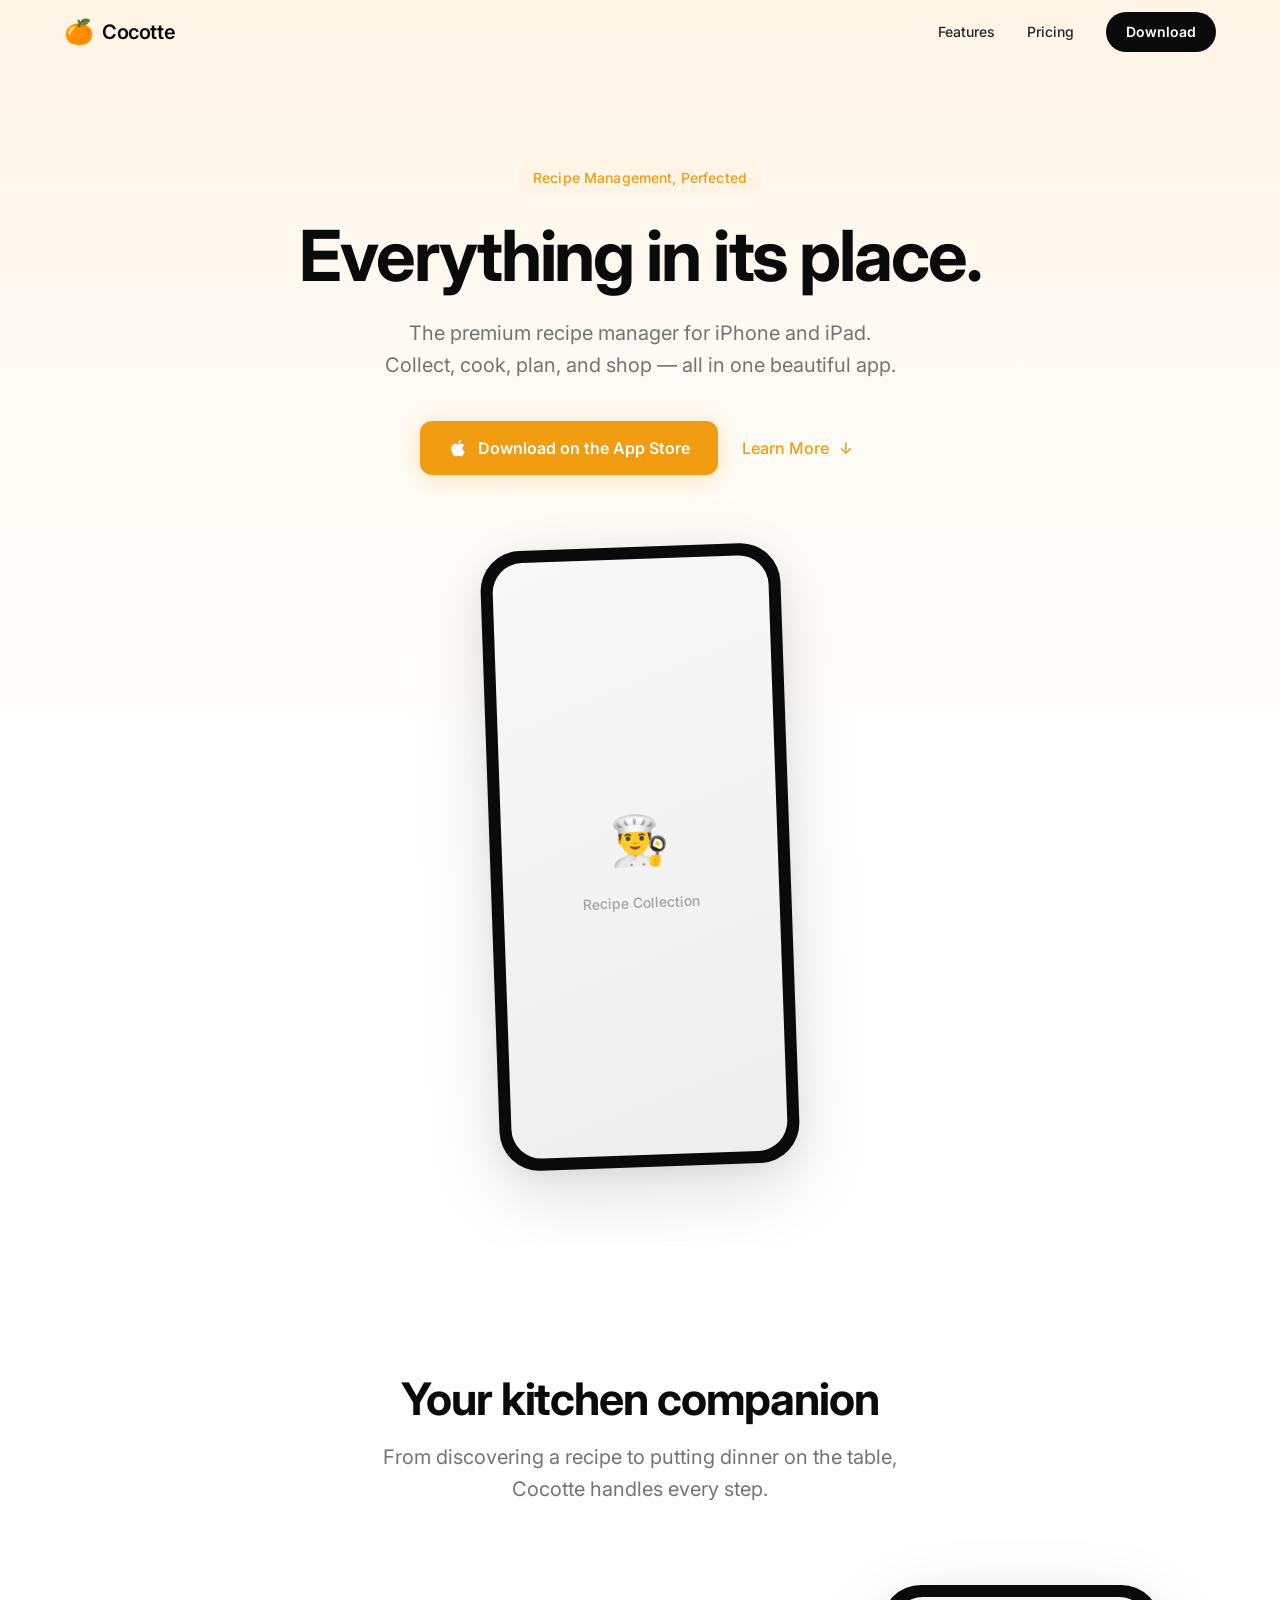
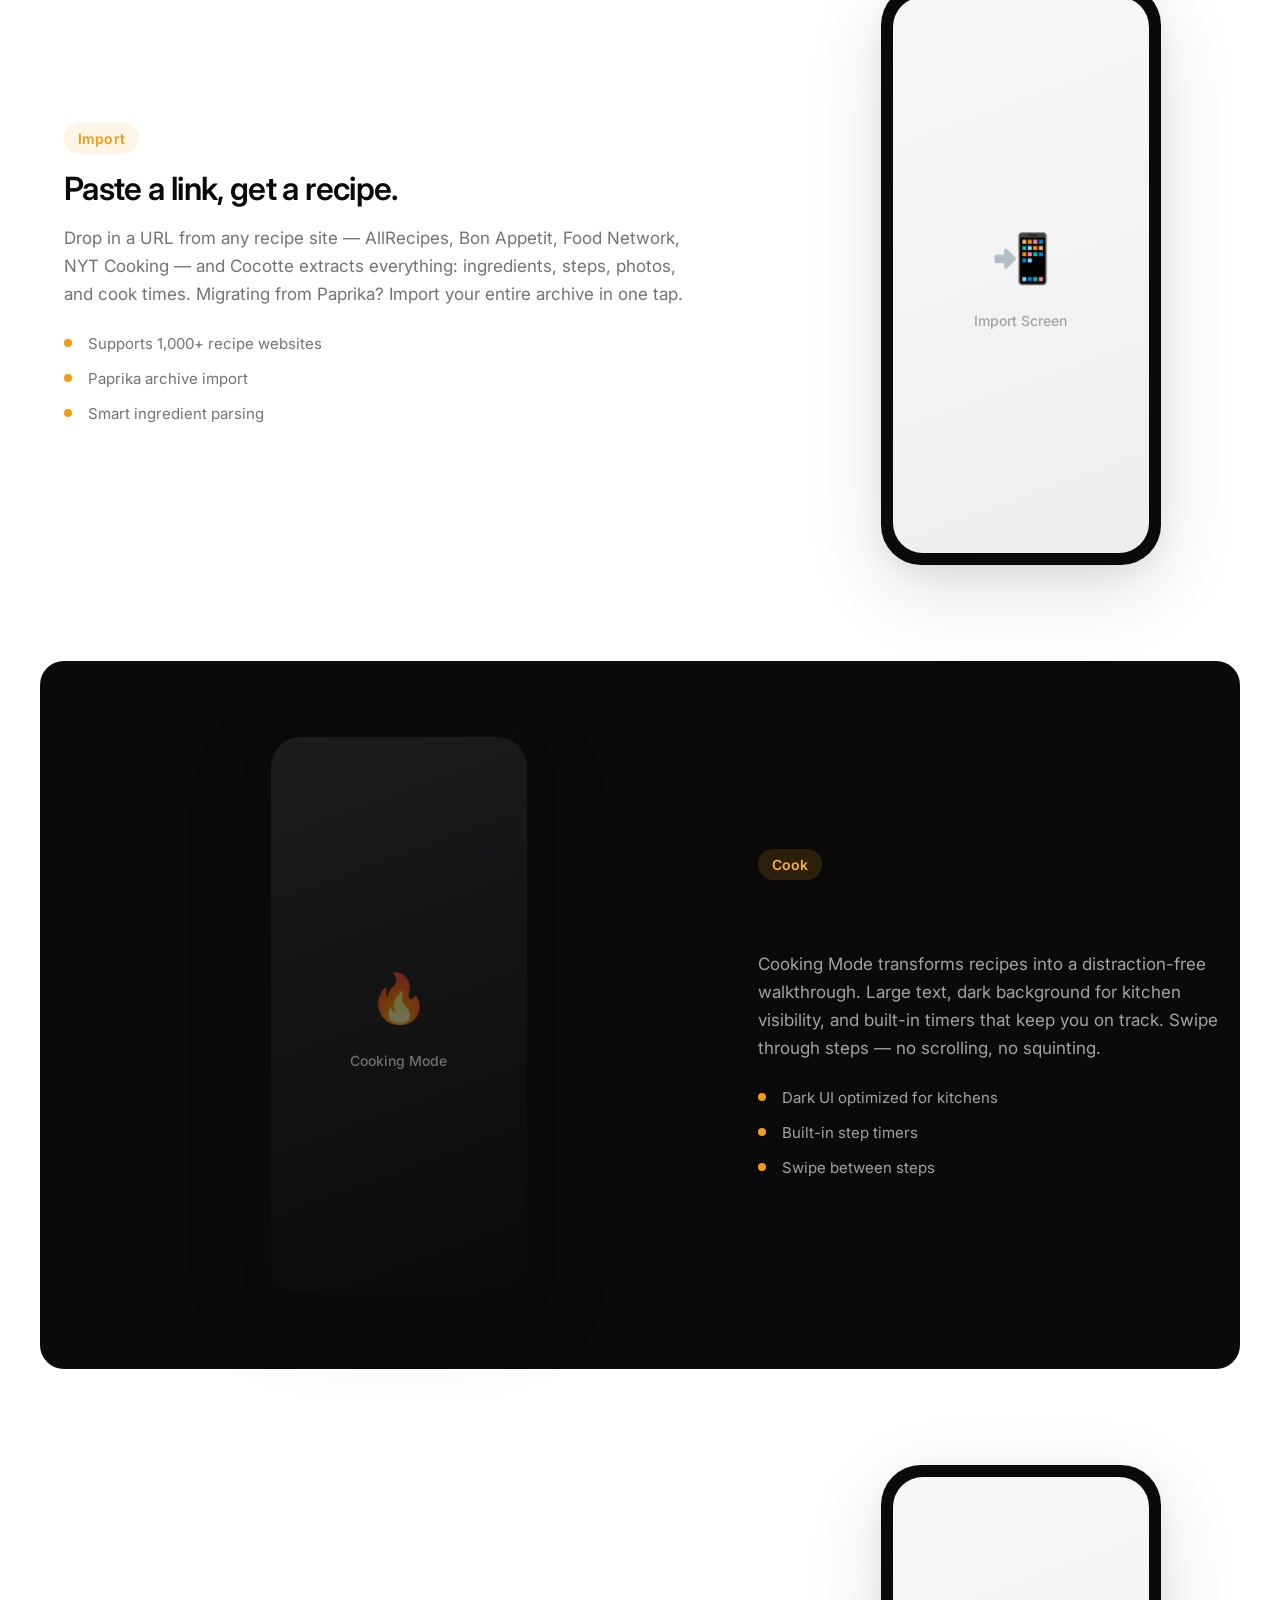
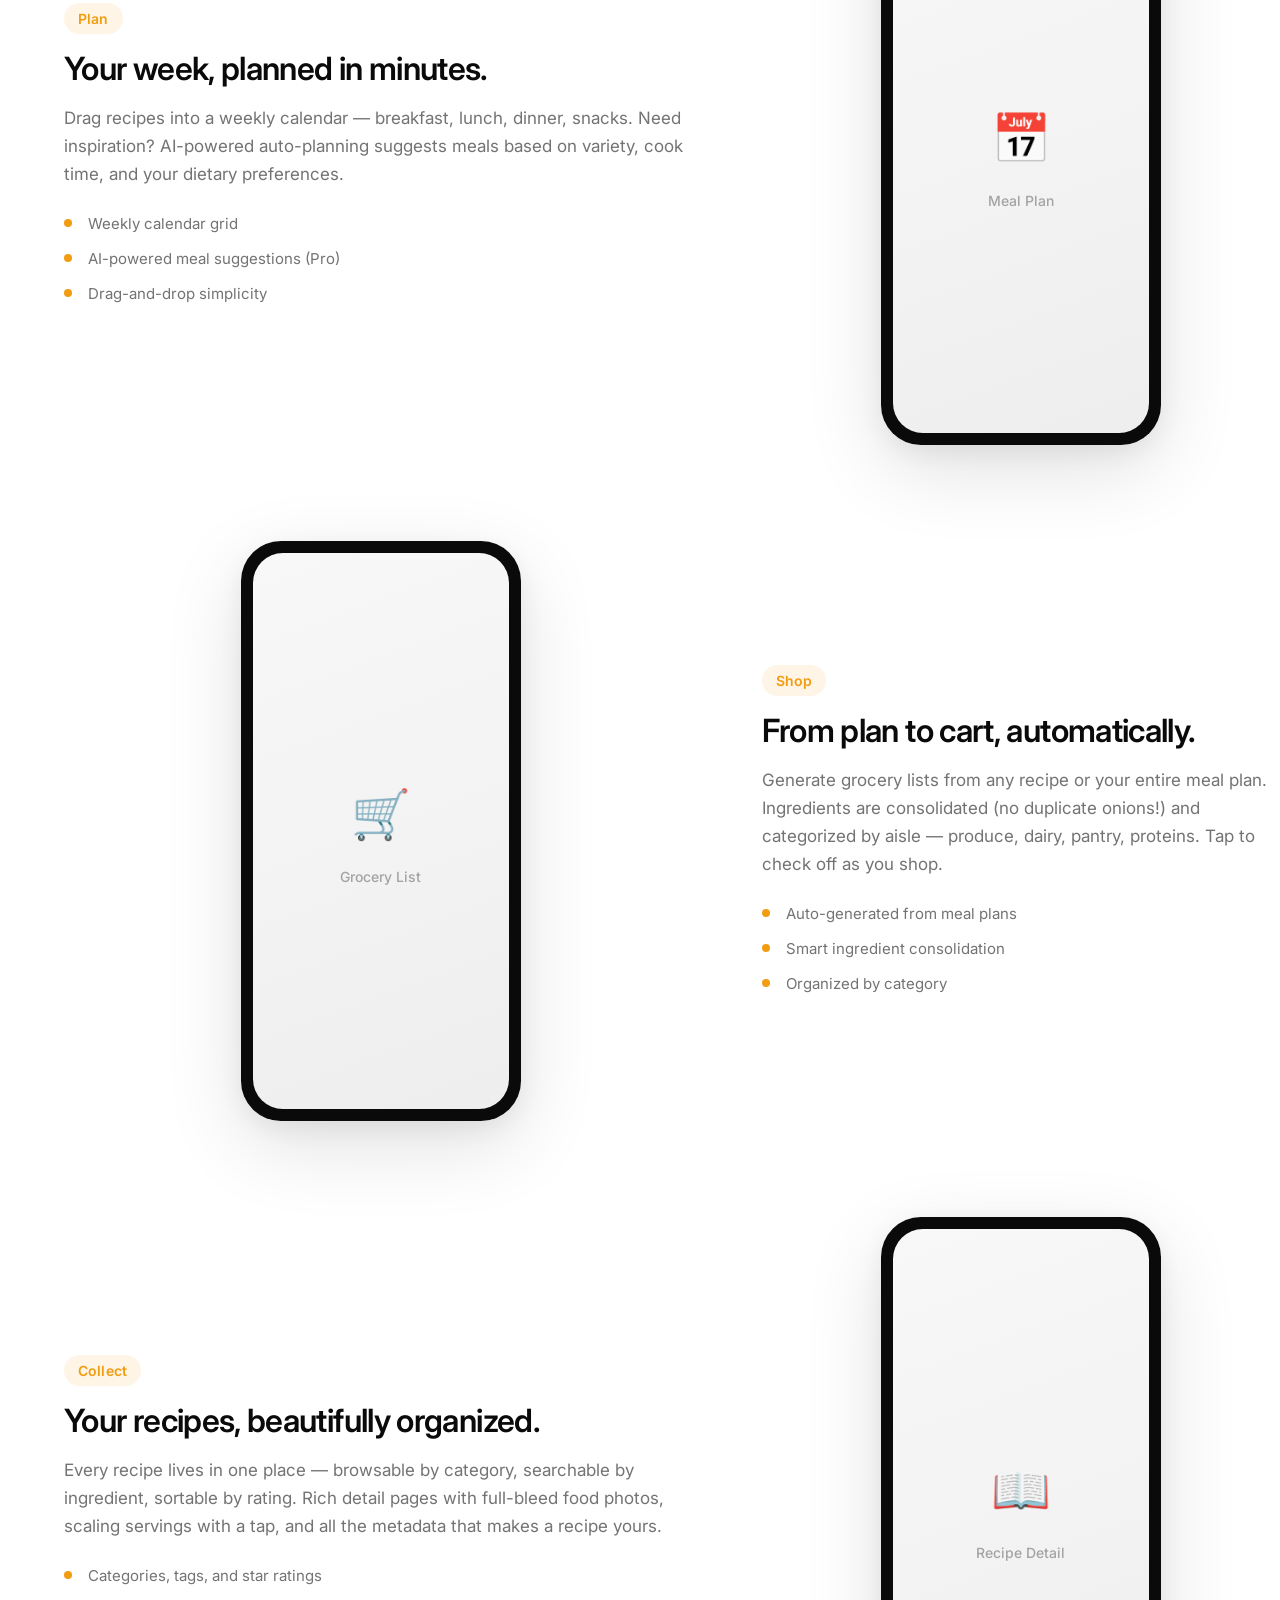
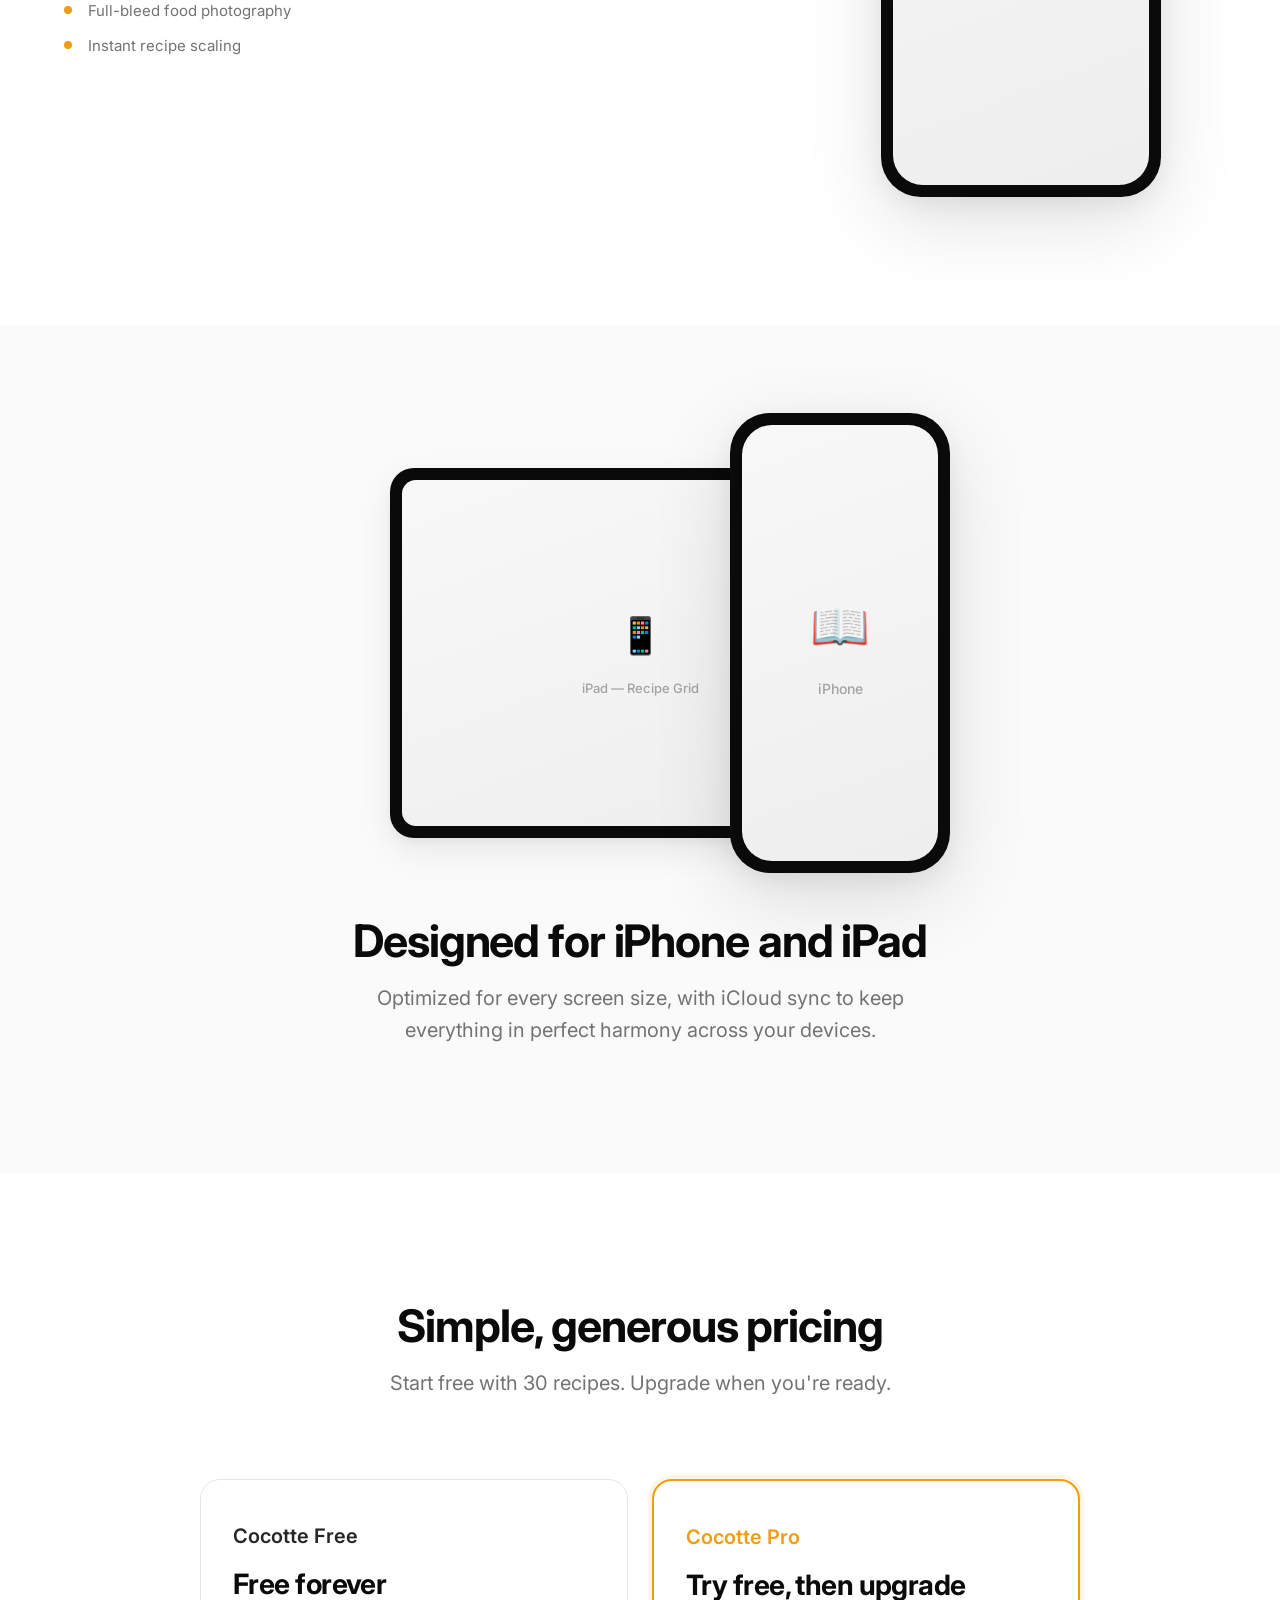
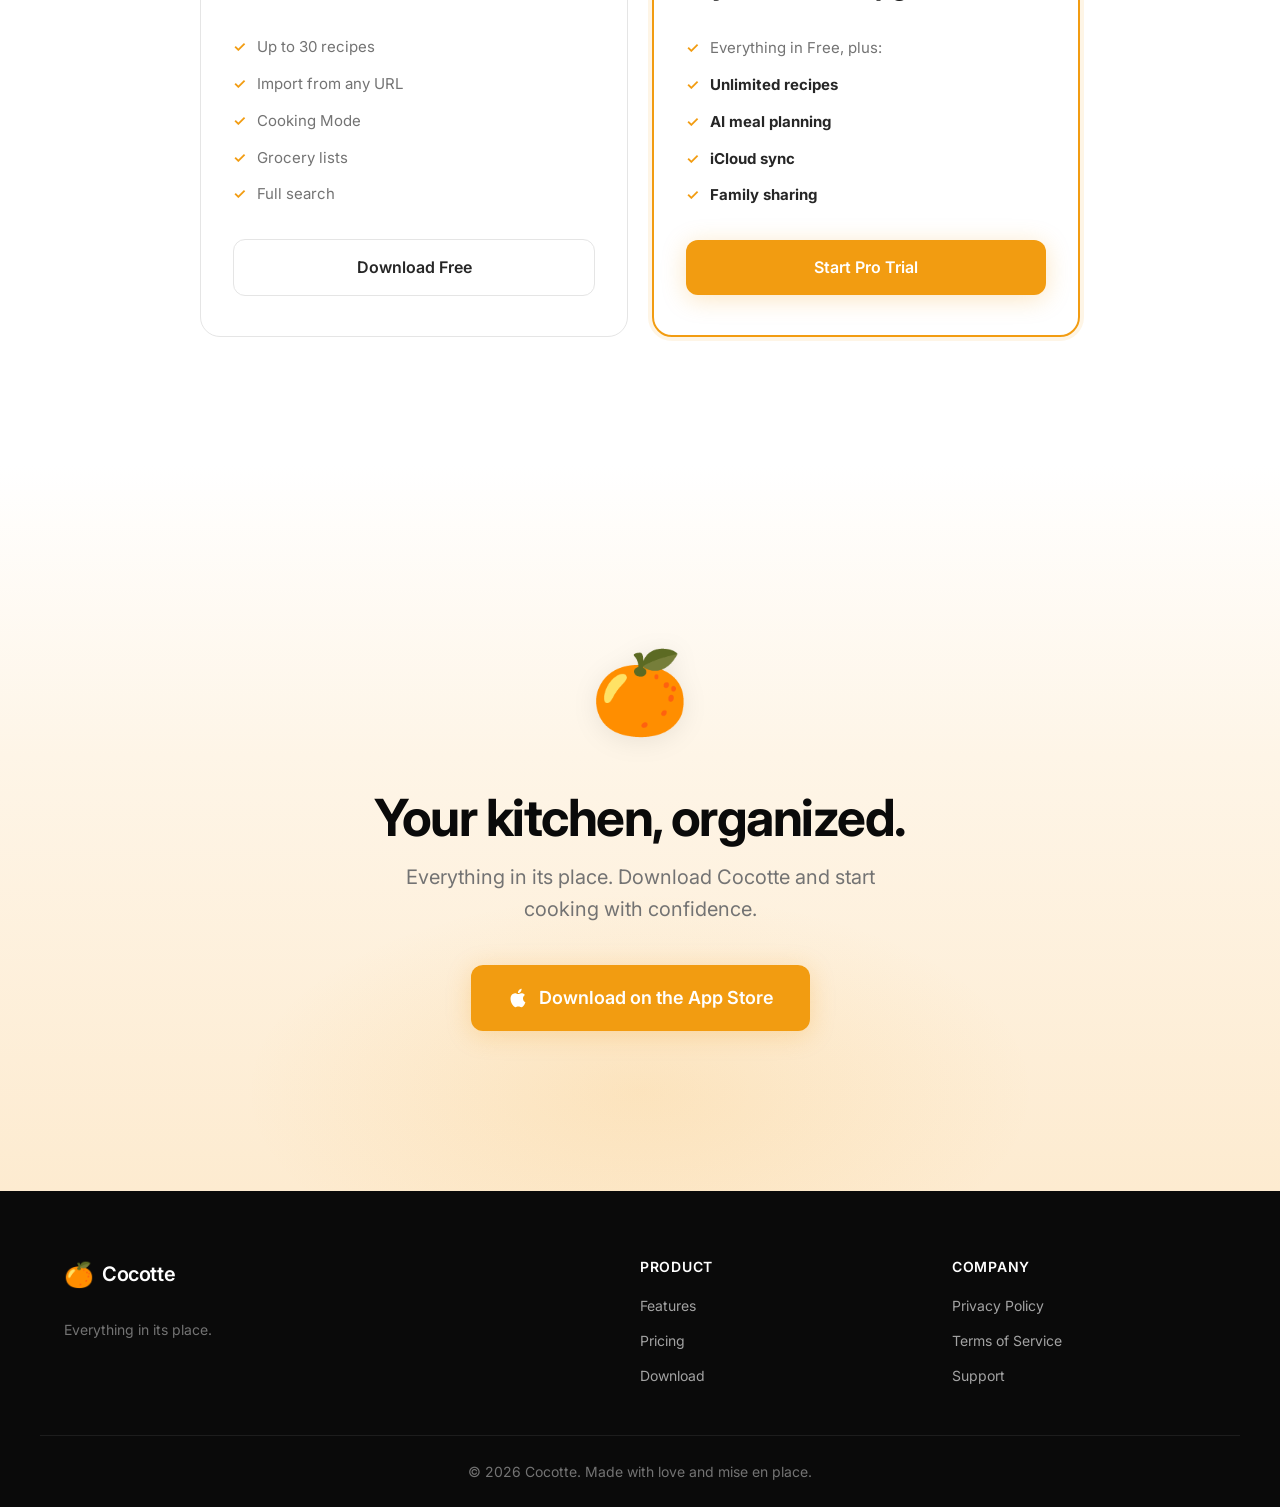
==== commit 6448e945: "Rename app to Cocotte and update support email" ====
--- a/index.html
+++ b/index.html
@@ -3,10 +3,10 @@
 <head>
   <meta charset="UTF-8">
   <meta name="viewport" content="width=device-width, initial-scale=1.0">
-  <title>Mise — Recipe Organizer, Meal Planner & Grocery Lists for iPhone & iPad</title>
-  <meta name="description" content="Mise is a premium recipe management app for iPhone and iPad. Import recipes from any URL, plan meals with AI, generate smart grocery lists, and cook step-by-step. Everything in its place.">
+  <title>Cocotte — Recipe Organizer, Meal Planner & Grocery Lists for iPhone & iPad</title>
+  <meta name="description" content="Cocotte is a premium recipe management app for iPhone and iPad. Import recipes from any URL, plan meals with AI, generate smart grocery lists, and cook step-by-step. Everything in its place.">
   <meta name="theme-color" content="#F29C11">
-  <meta property="og:title" content="Mise — Everything in its place.">
+  <meta property="og:title" content="Cocotte — Everything in its place.">
   <meta property="og:description" content="The premium recipe manager for iPhone and iPad. Collect, cook, plan, and shop — all in one beautiful app.">
   <meta property="og:type" content="website">
   <link rel="preconnect" href="https://fonts.googleapis.com">
@@ -21,7 +21,7 @@
     <div class="nav-inner container">
       <a href="#" class="nav-logo">
         <span class="nav-logo-icon">🍊</span>
-        <span class="nav-logo-text">Mise</span>
+        <span class="nav-logo-text">Cocotte</span>
       </a>
       <div class="nav-links">
         <a href="#features">Features</a>
@@ -62,7 +62,7 @@
     <div class="container">
       <div class="section-header anim-fade-up">
         <h2 class="section-title">Your kitchen companion</h2>
-        <p class="section-subtitle">From discovering a recipe to putting dinner on the table, Mise handles every step.</p>
+        <p class="section-subtitle">From discovering a recipe to putting dinner on the table, Cocotte handles every step.</p>
       </div>
 
       <!-- Feature 1: Import -->
@@ -70,7 +70,7 @@
         <div class="feature-text">
           <span class="chip">Import</span>
           <h3 class="feature-title">Paste a link, get a recipe.</h3>
-          <p class="feature-desc">Drop in a URL from any recipe site — AllRecipes, Bon Appetit, Food Network, NYT Cooking — and Mise extracts everything: ingredients, steps, photos, and cook times. Migrating from Paprika? Import your entire archive in one tap.</p>
+          <p class="feature-desc">Drop in a URL from any recipe site — AllRecipes, Bon Appetit, Food Network, NYT Cooking — and Cocotte extracts everything: ingredients, steps, photos, and cook times. Migrating from Paprika? Import your entire archive in one tap.</p>
           <ul class="feature-details">
             <li>Supports 1,000+ recipe websites</li>
             <li>Paprika archive import</li>
@@ -226,7 +226,7 @@
       </div>
       <div class="pricing-grid">
         <div class="pricing-card anim-fade-up">
-          <h3 class="pricing-name">Mise Free</h3>
+          <h3 class="pricing-name">Cocotte Free</h3>
           <p class="pricing-price">Free forever</p>
           <ul class="pricing-features">
             <li>Up to 30 recipes</li>
@@ -238,7 +238,7 @@
           <a href="#download" class="btn btn-outline">Download Free</a>
         </div>
         <div class="pricing-card pricing-card--pro anim-fade-up">
-          <h3 class="pricing-name pricing-name--pro">Mise Pro</h3>
+          <h3 class="pricing-name pricing-name--pro">Cocotte Pro</h3>
           <p class="pricing-price">Try free, then upgrade</p>
           <ul class="pricing-features">
             <li>Everything in Free, plus:</li>
@@ -258,7 +258,7 @@
     <div class="container final-cta-inner">
       <div class="final-cta-icon">🍊</div>
       <h2 class="final-cta-title">Your kitchen, organized.</h2>
-      <p class="final-cta-subtitle">Everything in its place. Download Mise and start cooking with confidence.</p>
+      <p class="final-cta-subtitle">Everything in its place. Download Cocotte and start cooking with confidence.</p>
       <a href="#" class="btn btn-primary btn-large">
         <svg class="apple-icon" viewBox="0 0 24 24" fill="currentColor"><path d="M18.71 19.5c-.83 1.24-1.71 2.45-3.05 2.47-1.34.03-1.77-.79-3.29-.79-1.53 0-2 .77-3.27.82-1.31.05-2.3-1.32-3.14-2.53C4.25 17 2.94 12.45 4.7 9.39c.87-1.52 2.43-2.48 4.12-2.51 1.28-.02 2.5.87 3.29.87.78 0 2.26-1.07 3.8-.91.65.03 2.47.26 3.64 1.98-.09.06-2.17 1.28-2.15 3.81.03 3.02 2.65 4.03 2.68 4.04-.03.07-.42 1.44-1.38 2.83M13 3.5c.73-.83 1.94-1.46 2.94-1.5.13 1.17-.34 2.35-1.04 3.19-.69.85-1.83 1.51-2.95 1.42-.15-1.15.41-2.35 1.05-3.11z"/></svg>
         Download on the App Store
@@ -273,7 +273,7 @@
       <div class="footer-col footer-brand">
         <div class="footer-logo">
           <span class="nav-logo-icon">🍊</span>
-          <span class="footer-logo-text">Mise</span>
+          <span class="footer-logo-text">Cocotte</span>
         </div>
         <p class="footer-tagline">Everything in its place.</p>
       </div>
@@ -285,13 +285,13 @@
       </div>
       <div class="footer-col">
         <h4 class="footer-heading">Company</h4>
-        <a href="#">Privacy Policy</a>
-        <a href="#">Terms of Service</a>
-        <a href="#">Support</a>
+        <a href="privacy.html">Privacy Policy</a>
+        <a href="terms.html">Terms of Service</a>
+        <a href="support.html">Support</a>
       </div>
     </div>
     <div class="container footer-bottom">
-      <p>&copy; 2026 Mise. Made with love and mise en place.</p>
+      <p>&copy; 2026 Cocotte. Made with love and mise en place.</p>
     </div>
   </footer>
 
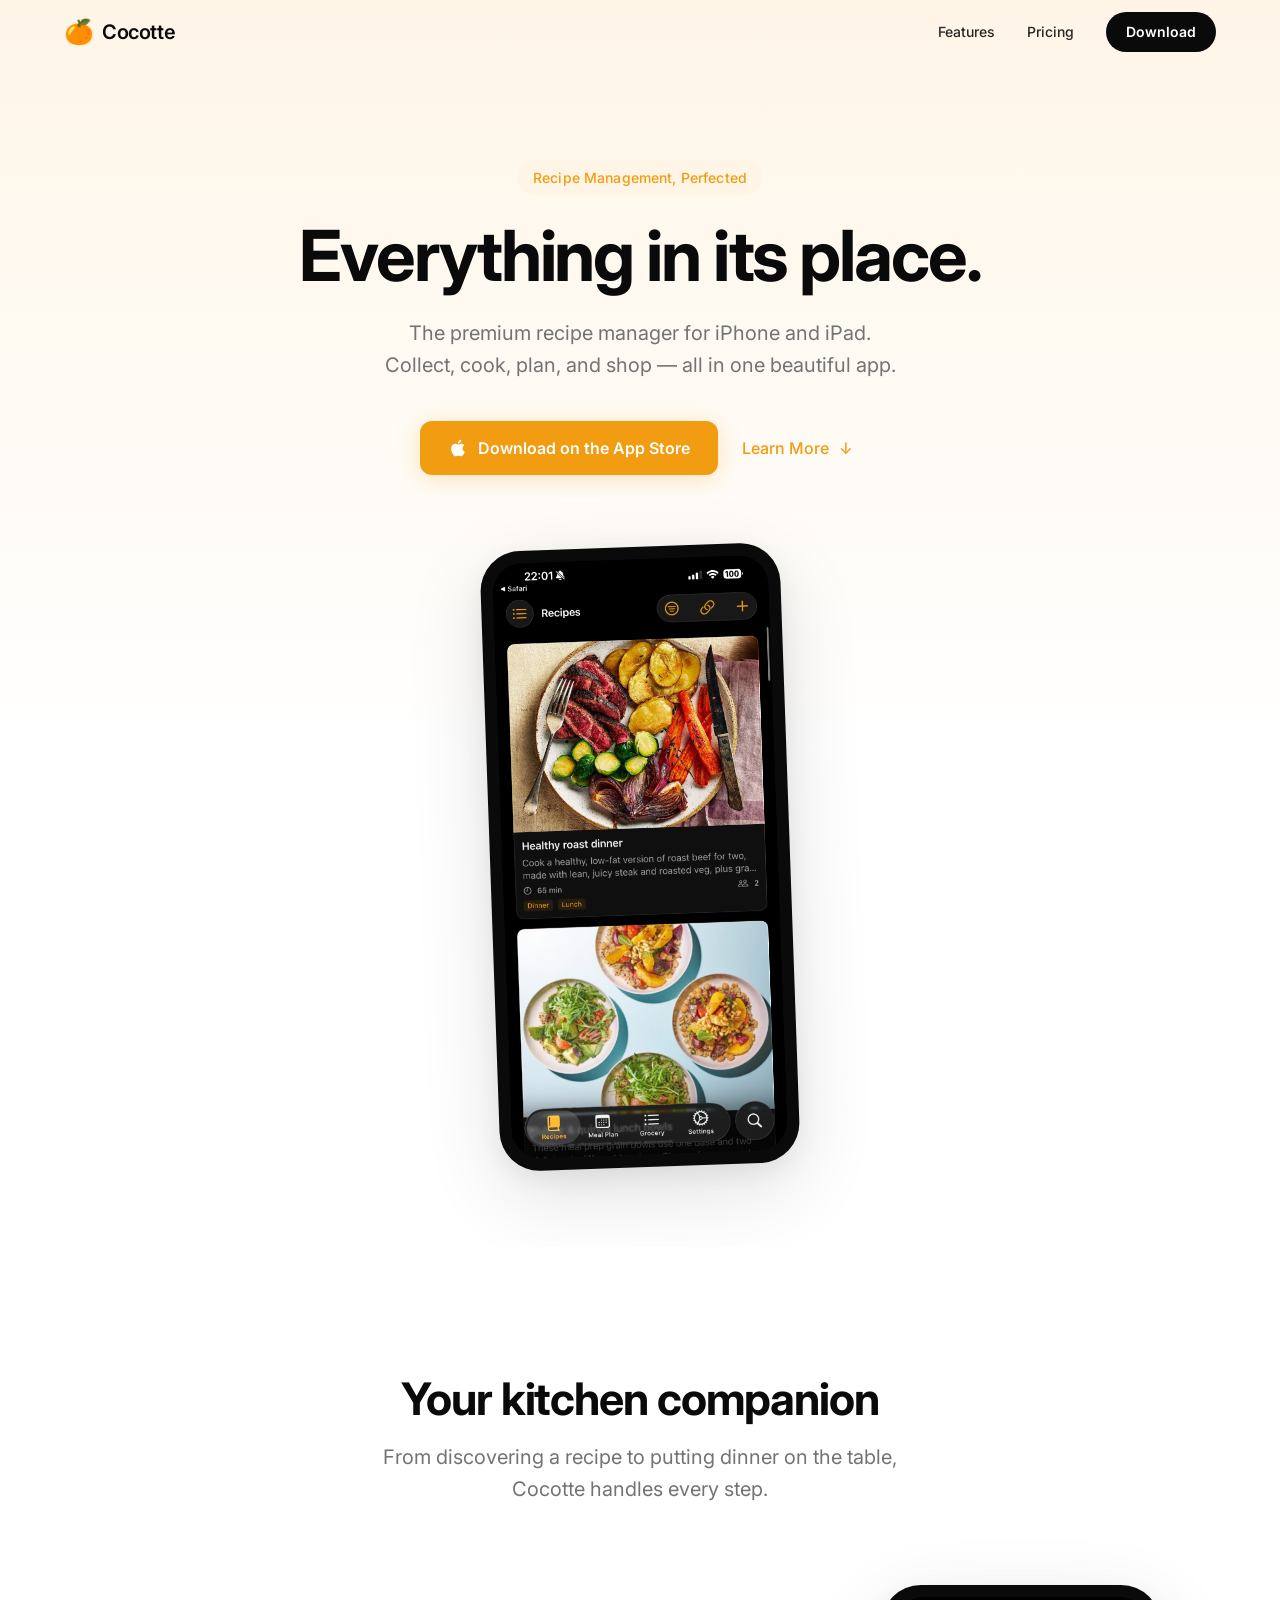
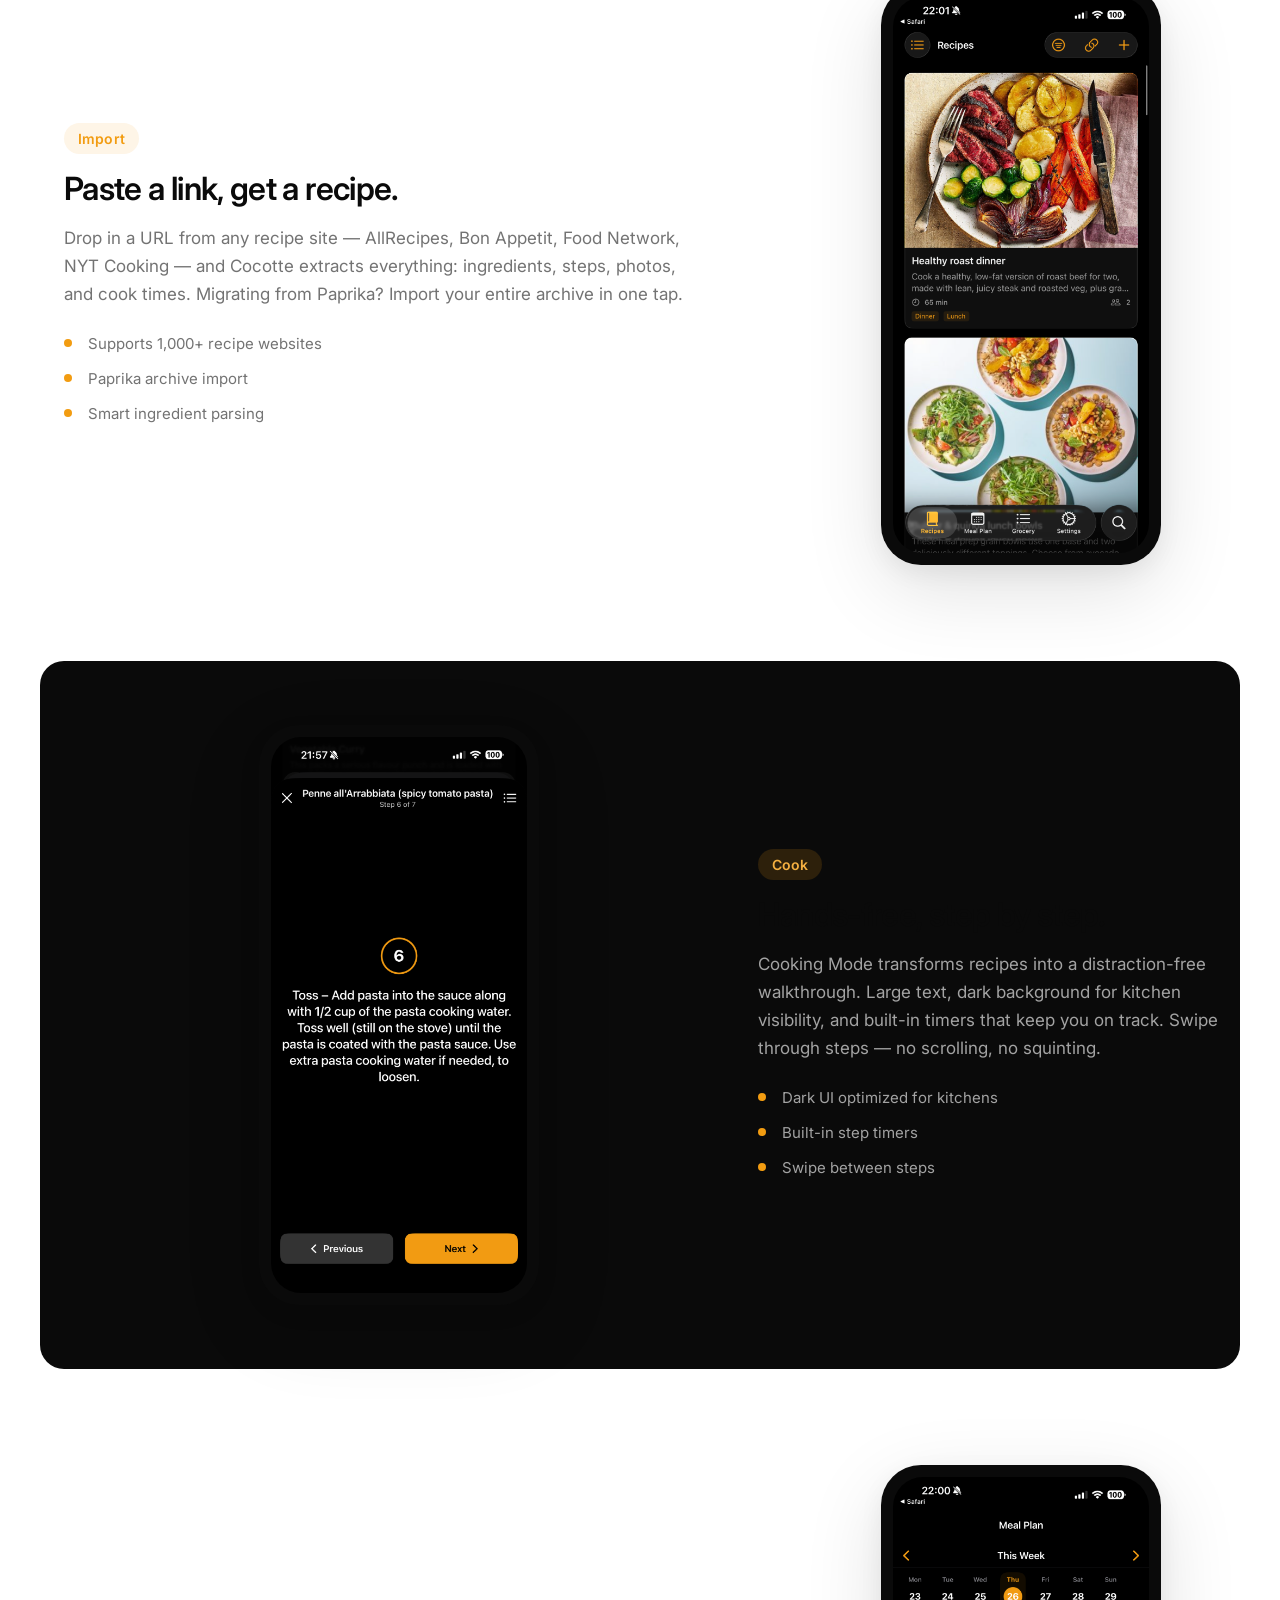
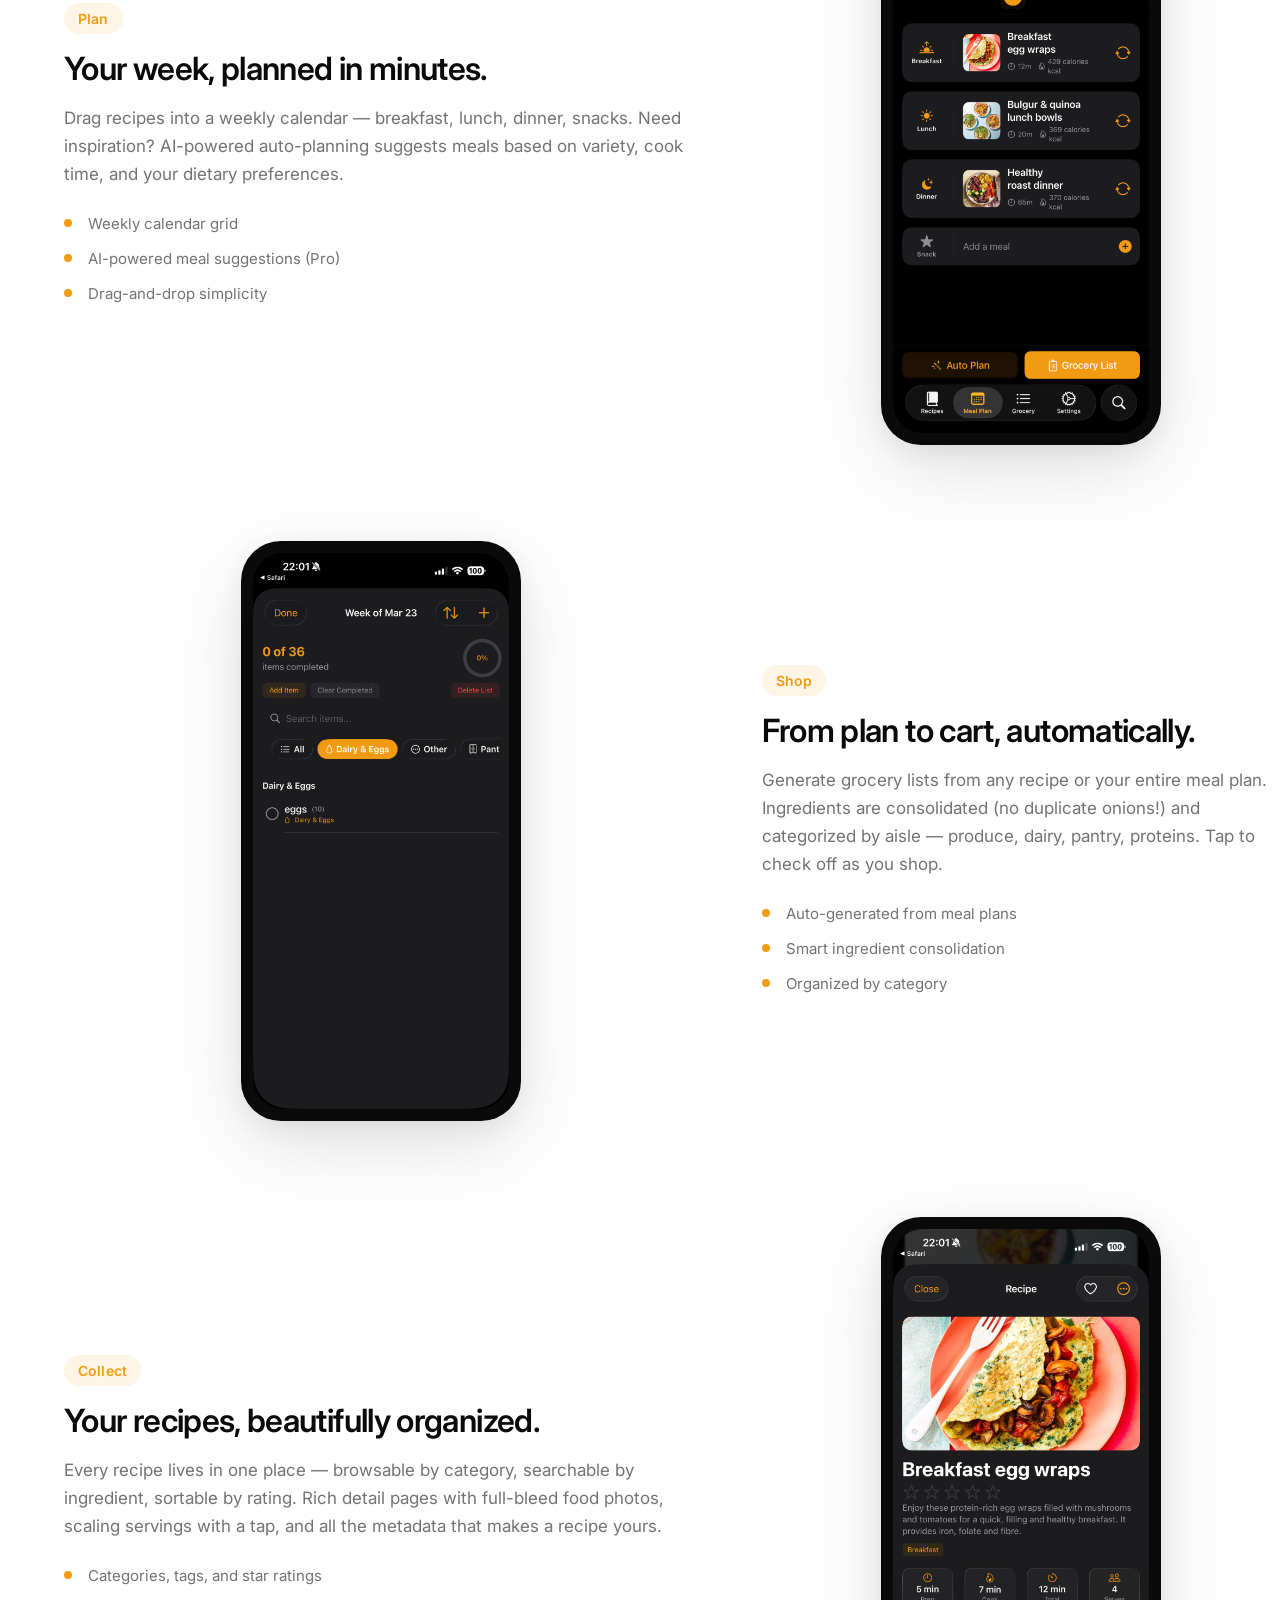
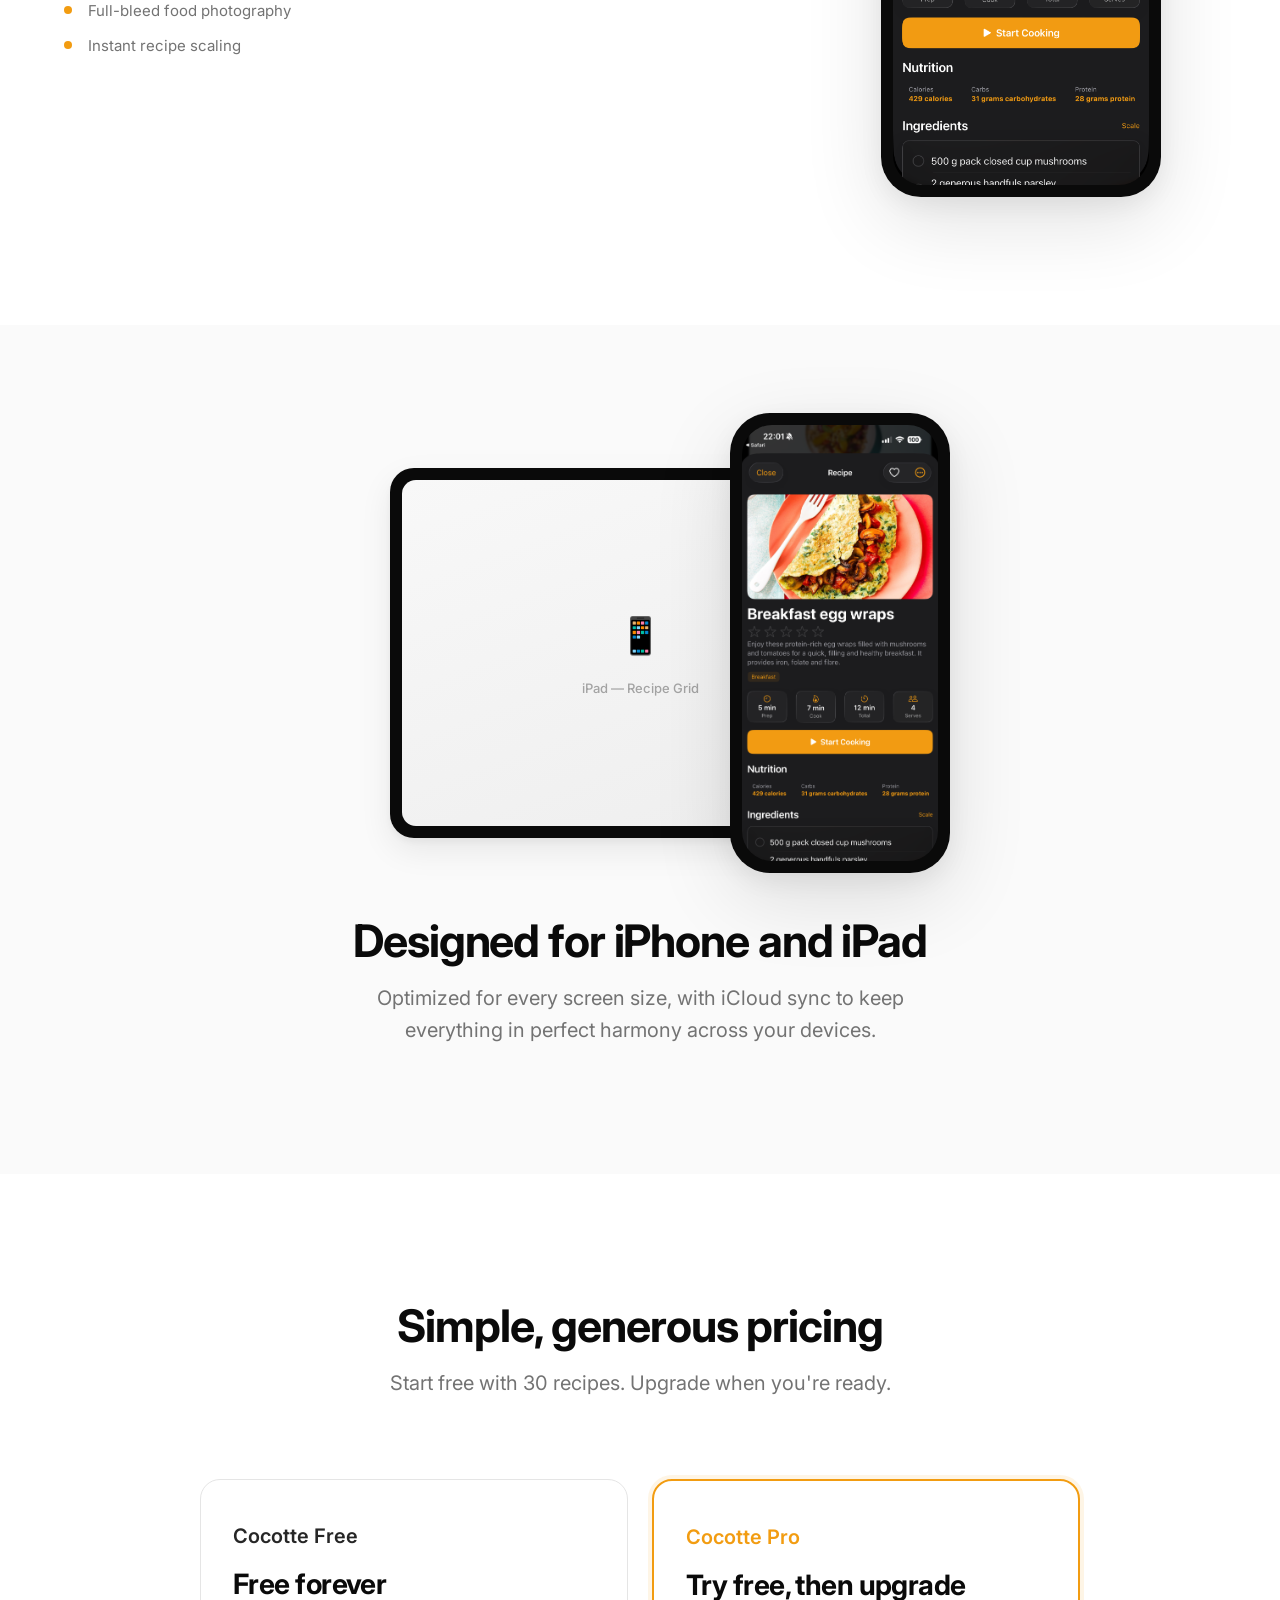
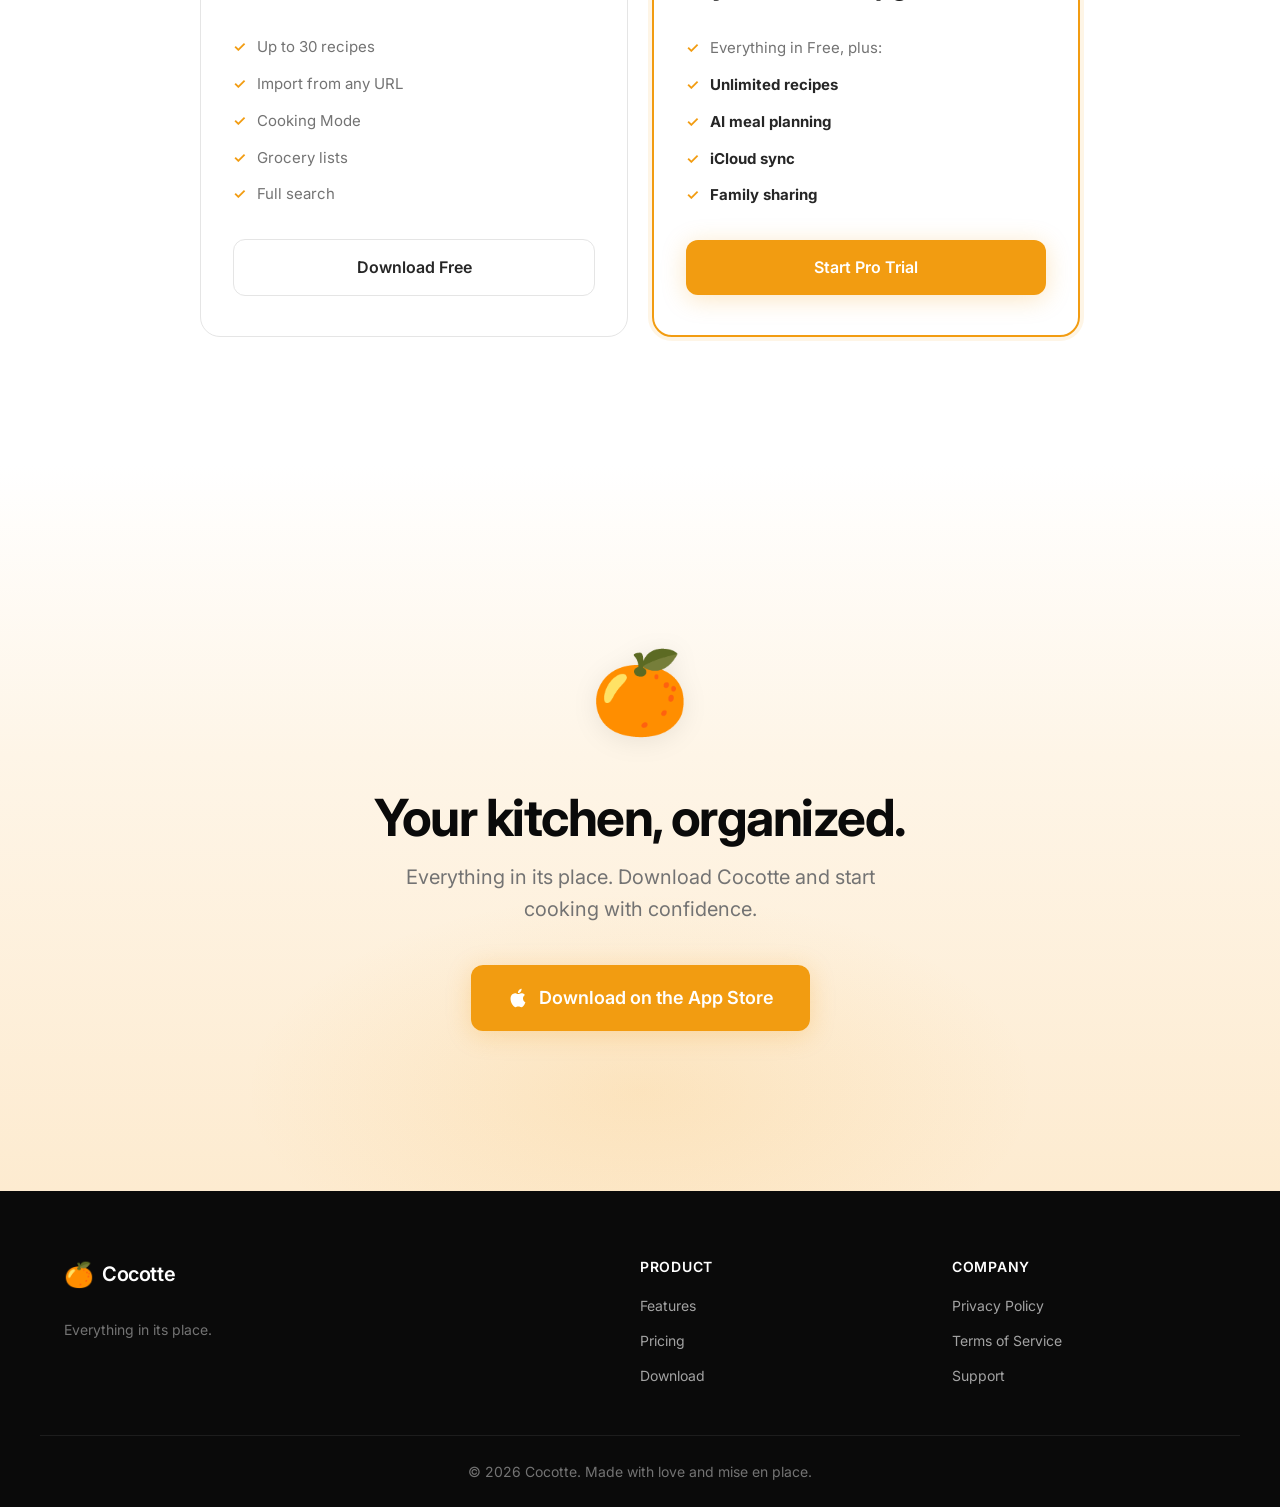
==== commit 254fe51d: "update" ====
--- a/index.html
+++ b/index.html
@@ -47,10 +47,7 @@
       <div class="hero-device">
         <div class="phone-frame phone-frame--hero">
           <div class="phone-screen">
-            <div class="phone-placeholder">
-              <span class="phone-placeholder-icon">👨‍🍳</span>
-              <span class="phone-placeholder-text">Recipe Collection</span>
-            </div>
+            <img src="screenshots/recipe-list.png" alt="Recipe Collection" class="screenshot" />
           </div>
         </div>
       </div>
@@ -80,10 +77,7 @@
         <div class="feature-mockup">
           <div class="phone-frame">
             <div class="phone-screen">
-              <div class="phone-placeholder">
-                <span class="phone-placeholder-icon">📲</span>
-                <span class="phone-placeholder-text">Import Screen</span>
-              </div>
+              <img src="screenshots/recipe-list.png" alt="Import Screen" class="screenshot" />
             </div>
           </div>
         </div>
@@ -94,10 +88,7 @@
         <div class="feature-mockup">
           <div class="phone-frame">
             <div class="phone-screen phone-screen--dark">
-              <div class="phone-placeholder">
-                <span class="phone-placeholder-icon">🔥</span>
-                <span class="phone-placeholder-text">Cooking Mode</span>
-              </div>
+              <img src="screenshots/cooking-mode.png" alt="Cooking Mode" class="screenshot" />
             </div>
           </div>
         </div>
@@ -128,10 +119,7 @@
         <div class="feature-mockup">
           <div class="phone-frame">
             <div class="phone-screen">
-              <div class="phone-placeholder">
-                <span class="phone-placeholder-icon">📅</span>
-                <span class="phone-placeholder-text">Meal Plan</span>
-              </div>
+              <img src="screenshots/meal-plan.png" alt="Meal Plan" class="screenshot" />
             </div>
           </div>
         </div>
@@ -142,10 +130,7 @@
         <div class="feature-mockup">
           <div class="phone-frame">
             <div class="phone-screen">
-              <div class="phone-placeholder">
-                <span class="phone-placeholder-icon">🛒</span>
-                <span class="phone-placeholder-text">Grocery List</span>
-              </div>
+              <img src="screenshots/grocery-list.png" alt="Grocery List" class="screenshot" />
             </div>
           </div>
         </div>
@@ -176,10 +161,7 @@
         <div class="feature-mockup">
           <div class="phone-frame">
             <div class="phone-screen">
-              <div class="phone-placeholder">
-                <span class="phone-placeholder-icon">📖</span>
-                <span class="phone-placeholder-text">Recipe Detail</span>
-              </div>
+              <img src="screenshots/recipe-detail.png" alt="Recipe Detail" class="screenshot" />
             </div>
           </div>
         </div>
@@ -204,10 +186,7 @@
         <div class="device-iphone">
           <div class="phone-frame phone-frame--small">
             <div class="phone-screen">
-              <div class="phone-placeholder">
-                <span class="phone-placeholder-icon">📖</span>
-                <span class="phone-placeholder-text">iPhone</span>
-              </div>
+              <img src="screenshots/recipe-detail.png" alt="iPhone App" class="screenshot" />
             </div>
           </div>
         </div>
--- a/style.css
+++ b/style.css
@@ -328,6 +328,13 @@
   font-weight: 500;
 }
 
+.screenshot {
+  width: 100%;
+  height: 100%;
+  object-fit: cover;
+  display: block;
+}
+
 /* Tablet mockup */
 .tablet-frame {
   width: 500px;
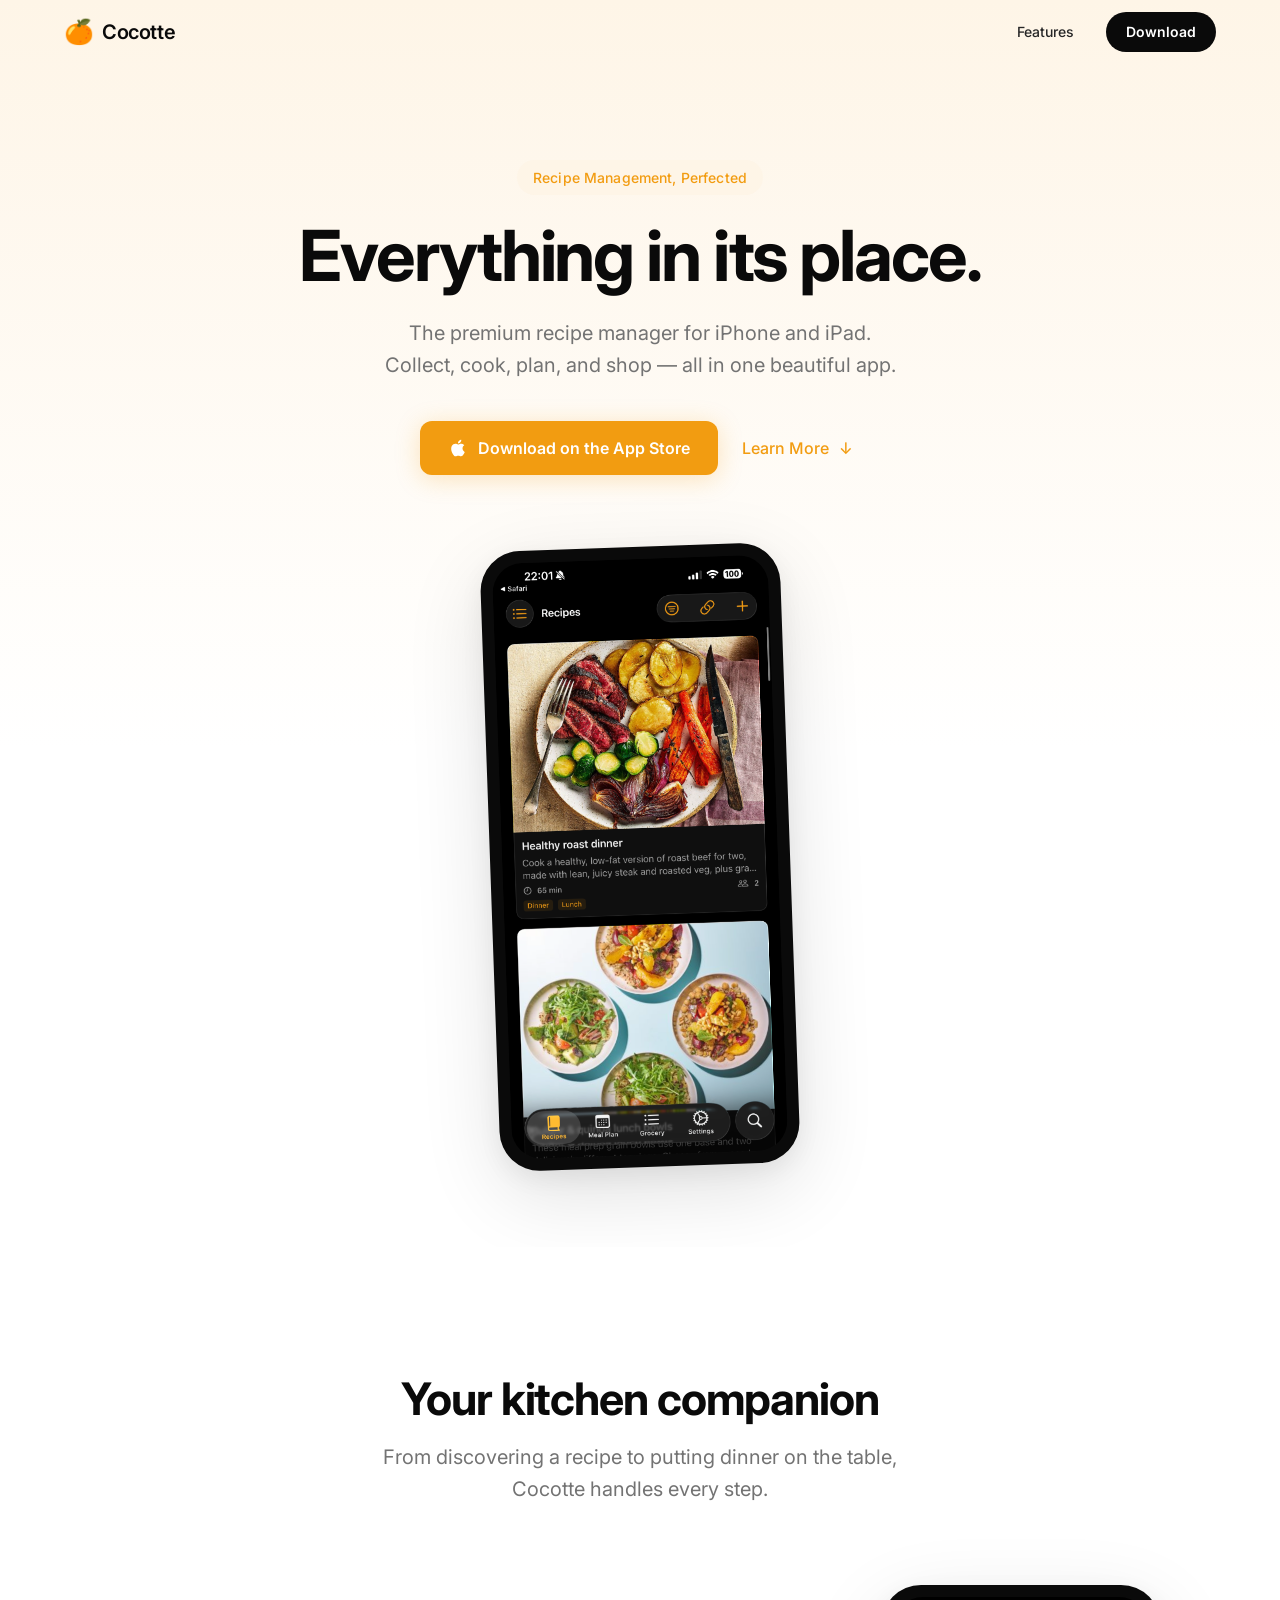
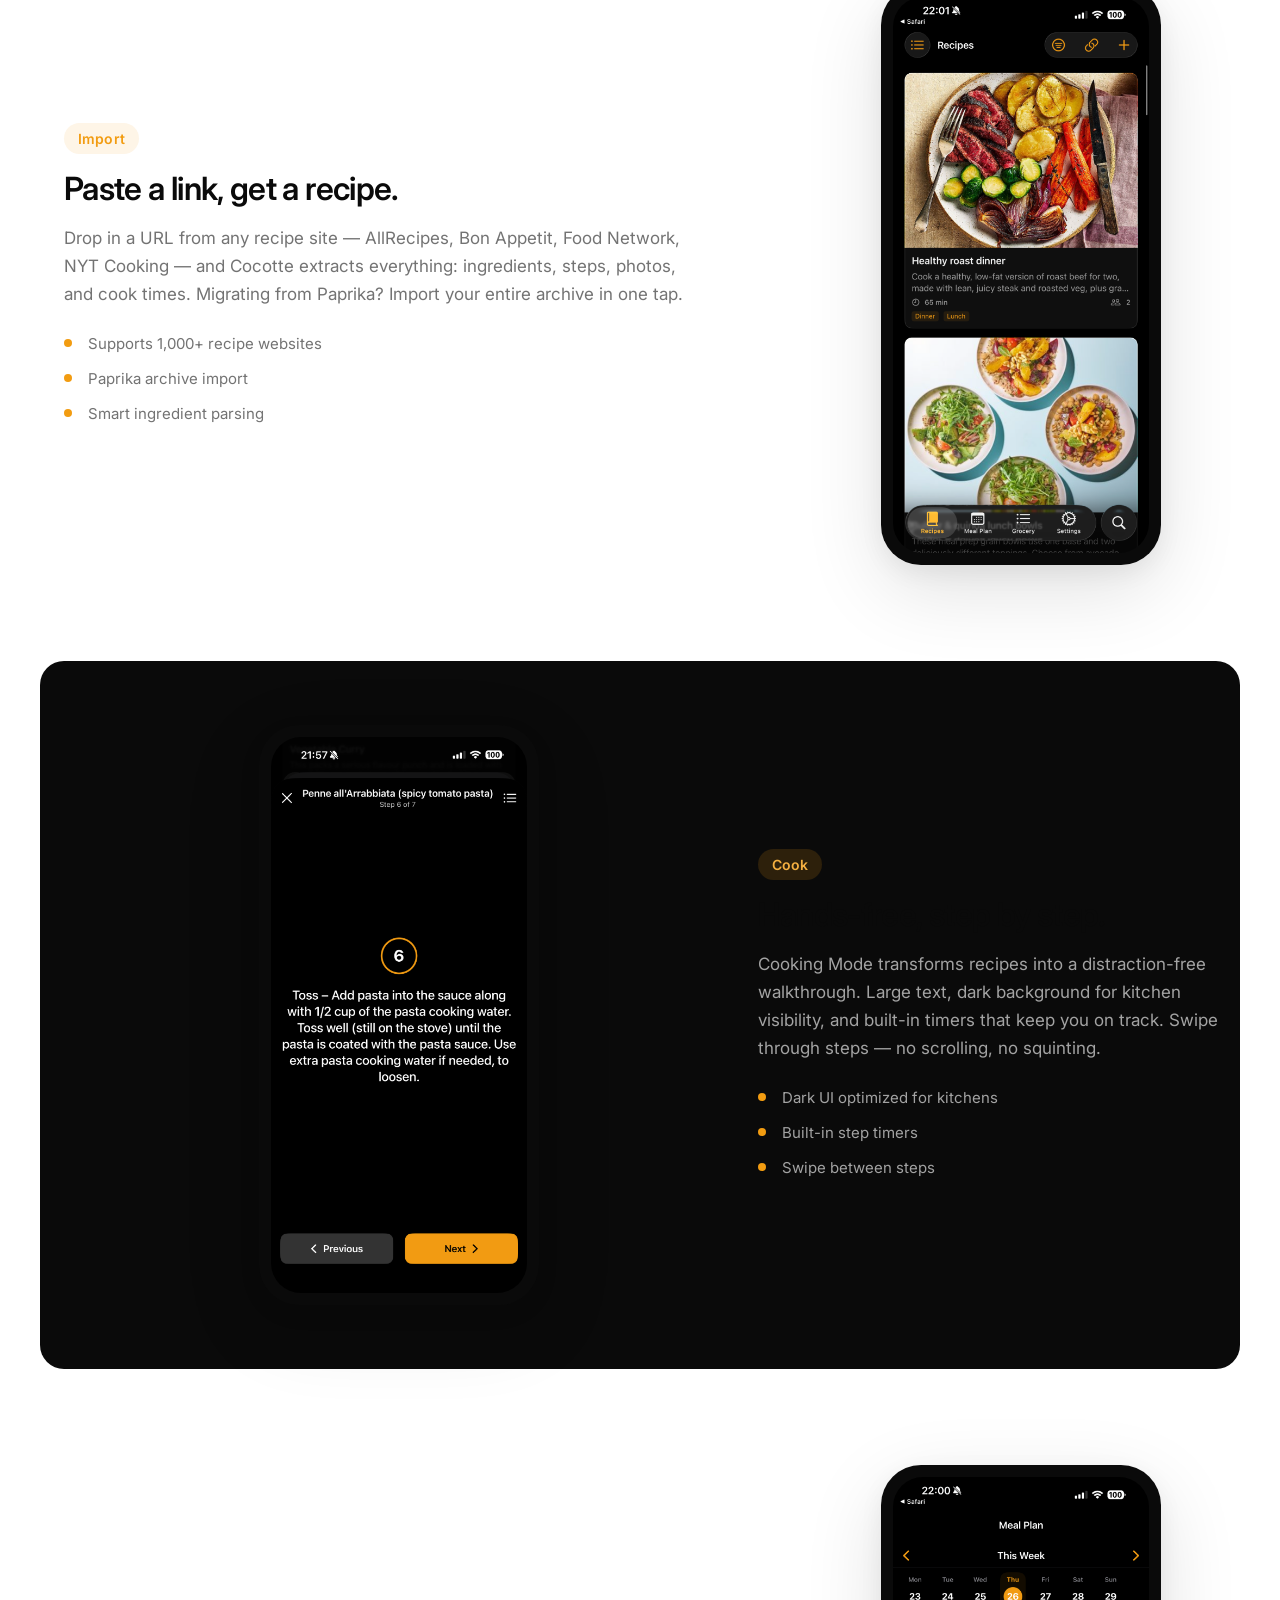
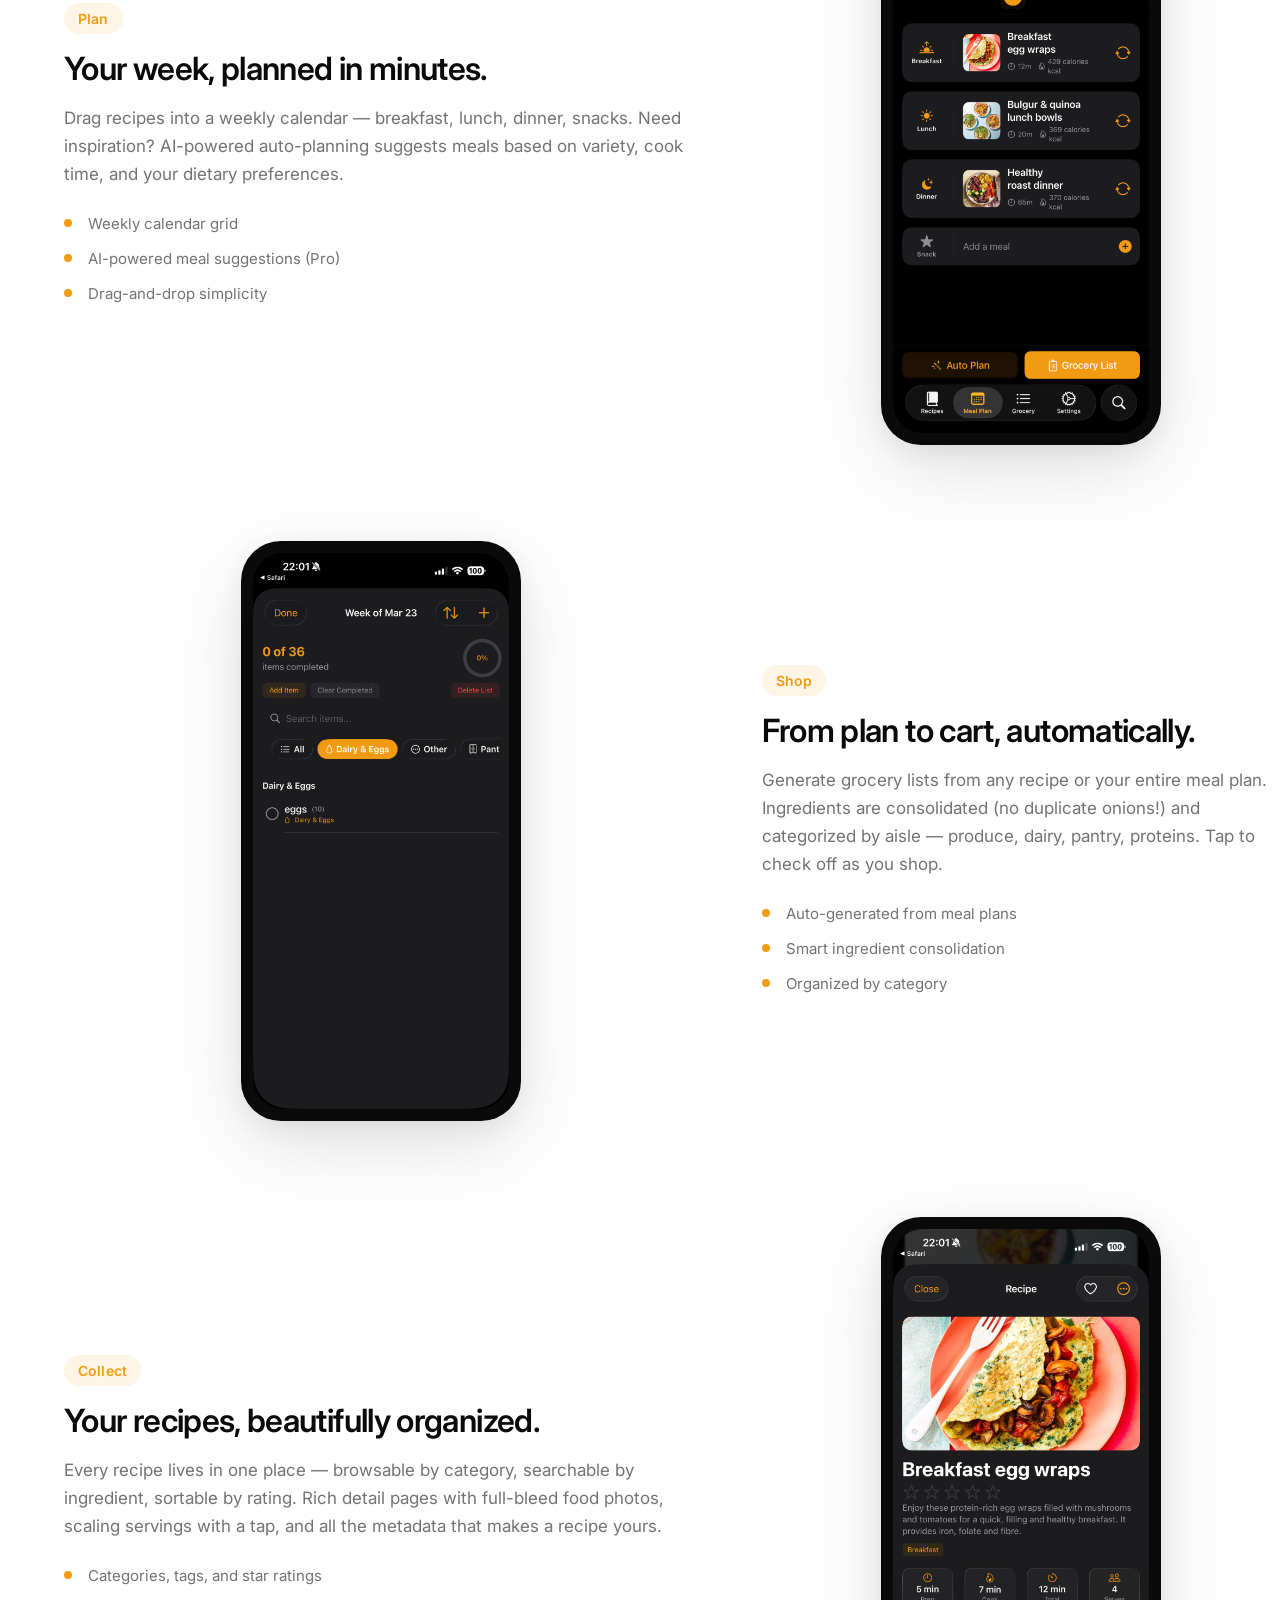
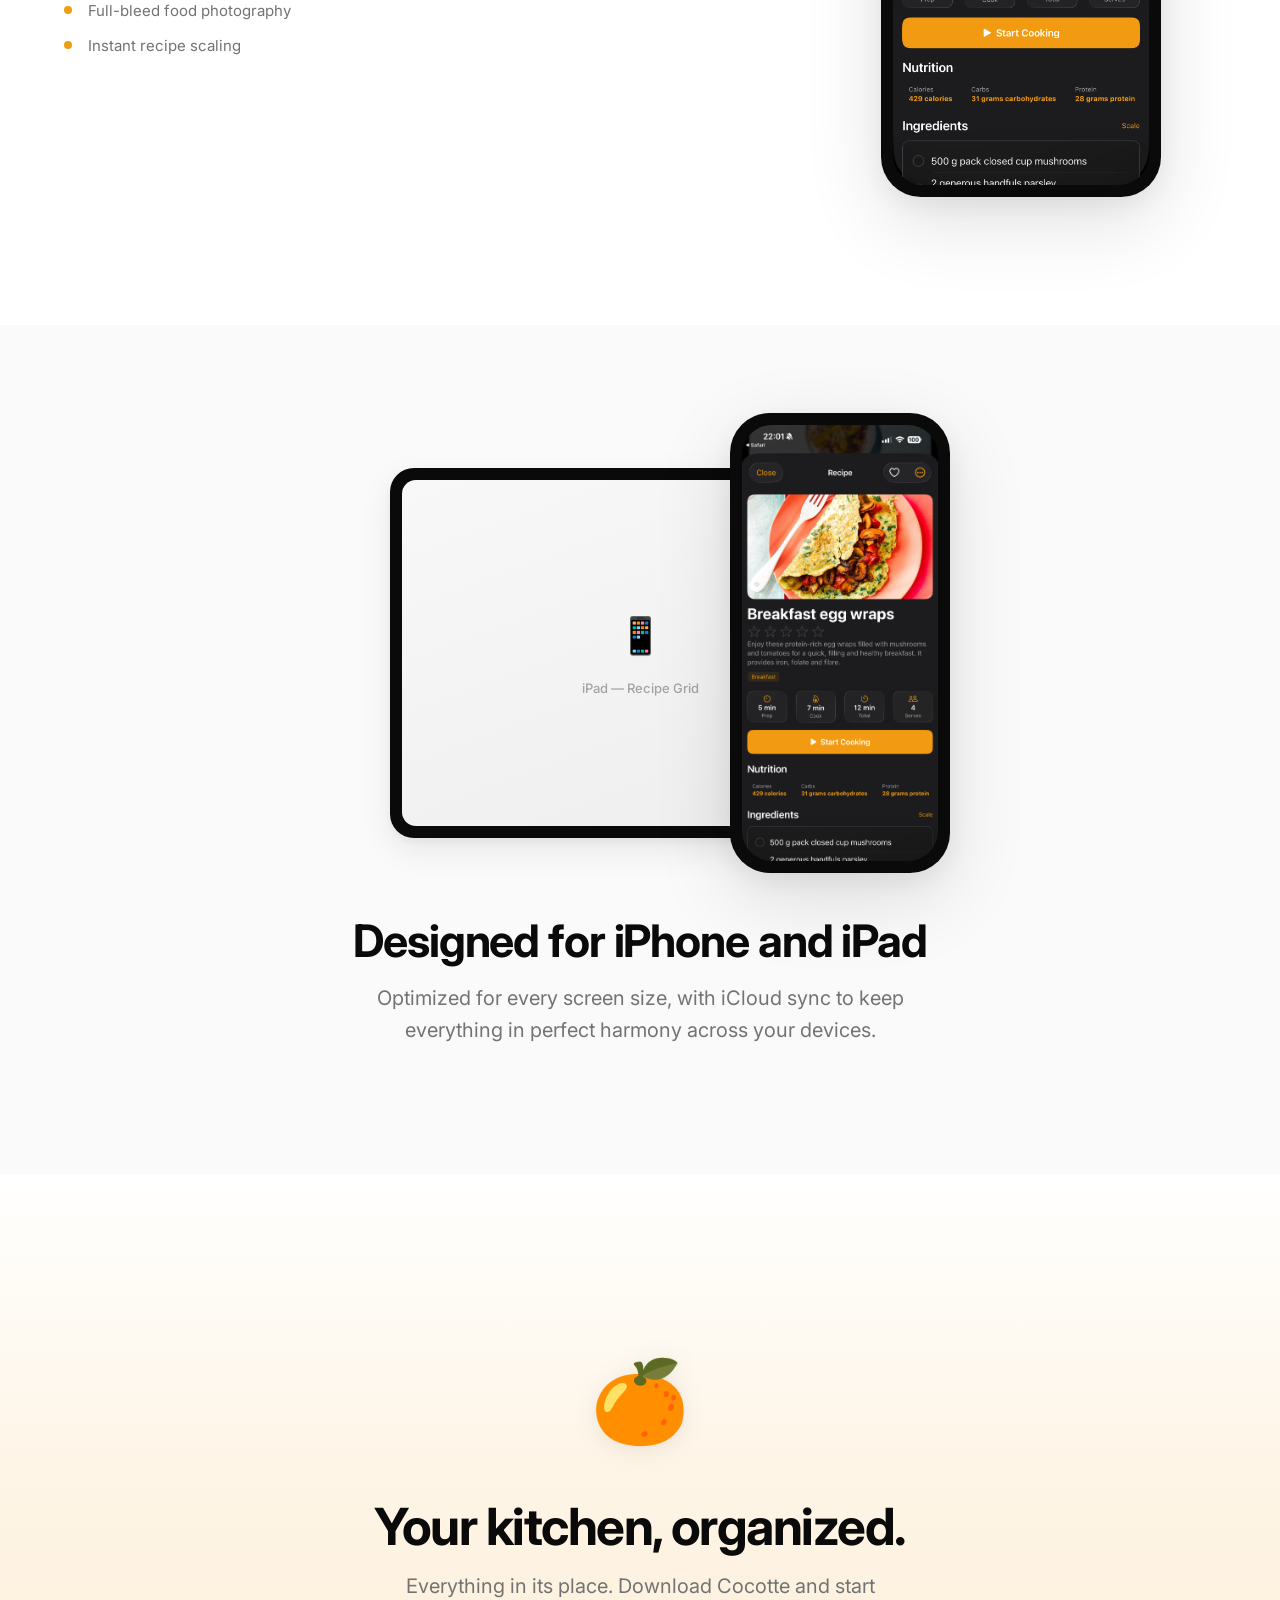
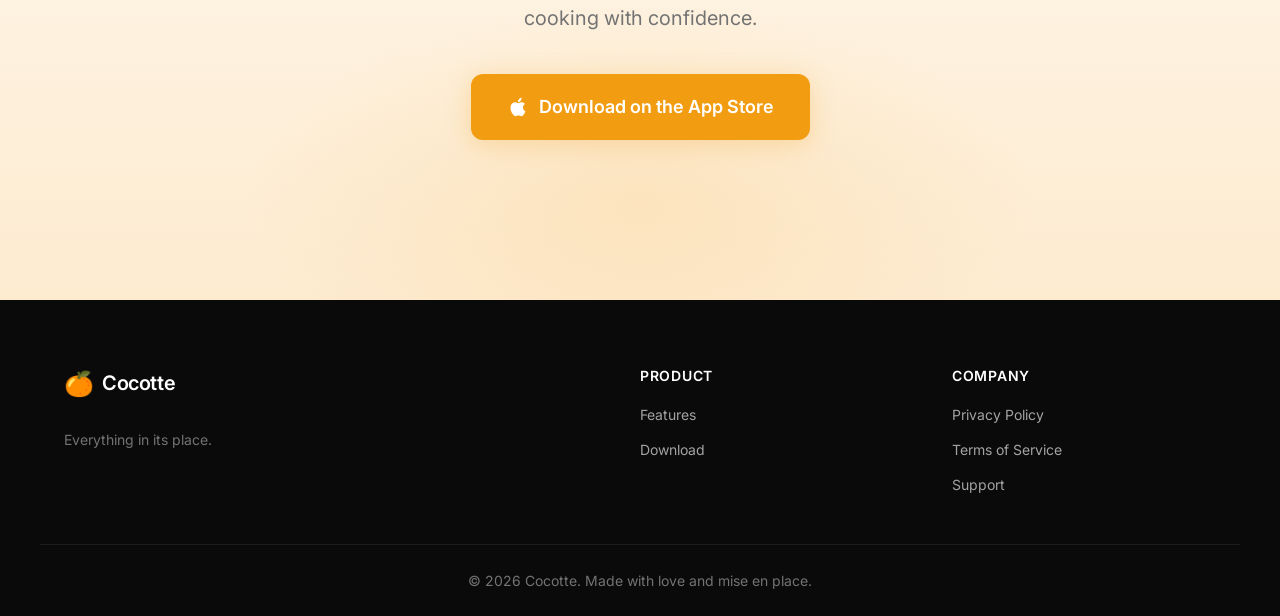
==== commit 12eaa0ad: "Update" ====
--- a/index.html
+++ b/index.html
@@ -25,7 +25,6 @@
       </a>
       <div class="nav-links">
         <a href="#features">Features</a>
-        <a href="#pricing">Pricing</a>
         <a href="#download" class="nav-cta">Download</a>
       </div>
     </div>
@@ -196,41 +195,6 @@
     </div>
   </section>
 
-  <!-- Pricing -->
-  <section id="pricing" class="pricing">
-    <div class="container">
-      <div class="section-header anim-fade-up">
-        <h2 class="section-title">Simple, generous pricing</h2>
-        <p class="section-subtitle">Start free with 30 recipes. Upgrade when you're ready.</p>
-      </div>
-      <div class="pricing-grid">
-        <div class="pricing-card anim-fade-up">
-          <h3 class="pricing-name">Cocotte Free</h3>
-          <p class="pricing-price">Free forever</p>
-          <ul class="pricing-features">
-            <li>Up to 30 recipes</li>
-            <li>Import from any URL</li>
-            <li>Cooking Mode</li>
-            <li>Grocery lists</li>
-            <li>Full search</li>
-          </ul>
-          <a href="#download" class="btn btn-outline">Download Free</a>
-        </div>
-        <div class="pricing-card pricing-card--pro anim-fade-up">
-          <h3 class="pricing-name pricing-name--pro">Cocotte Pro</h3>
-          <p class="pricing-price">Try free, then upgrade</p>
-          <ul class="pricing-features">
-            <li>Everything in Free, plus:</li>
-            <li><strong>Unlimited recipes</strong></li>
-            <li><strong>AI meal planning</strong></li>
-            <li><strong>iCloud sync</strong></li>
-            <li><strong>Family sharing</strong></li>
-          </ul>
-          <a href="#download" class="btn btn-primary">Start Pro Trial</a>
-        </div>
-      </div>
-    </div>
-  </section>
 
   <!-- Final CTA -->
   <section id="download" class="final-cta">
@@ -259,7 +223,6 @@
       <div class="footer-col">
         <h4 class="footer-heading">Product</h4>
         <a href="#features">Features</a>
-        <a href="#pricing">Pricing</a>
         <a href="#download">Download</a>
       </div>
       <div class="footer-col">
--- a/style.css
+++ b/style.css
@@ -518,78 +518,7 @@
   z-index: 2;
 }
 
-/* --- Pricing --- */
-.pricing {
-  padding: 128px 0;
-  background: var(--white);
-}
-
-.pricing-grid {
-  display: grid;
-  grid-template-columns: 1fr 1fr;
-  gap: 24px;
-  max-width: 880px;
-  margin: 0 auto;
-}
-
-.pricing-card {
-  border: 1px solid var(--gray-200);
-  border-radius: 20px;
-  padding: 40px 32px;
-  display: flex;
-  flex-direction: column;
-}
-
-.pricing-card--pro {
-  border: 2px solid var(--orange-500);
-  box-shadow: 0 0 0 4px rgba(242, 156, 17, 0.1);
-  transform: translateY(-4px);
-}
-
-.pricing-name {
-  font-size: 20px;
-  font-weight: 600;
-  color: var(--gray-800);
-  margin-bottom: 8px;
-}
-
-.pricing-name--pro { color: var(--orange-500); }
-
-.pricing-price {
-  font-size: 28px;
-  font-weight: 700;
-  color: var(--gray-950);
-  margin-bottom: 28px;
-  letter-spacing: -0.02em;
-}
-
-.pricing-features {
-  list-style: none;
-  flex: 1;
-  margin-bottom: 32px;
-  display: flex;
-  flex-direction: column;
-  gap: 12px;
-}
-
-.pricing-features li {
-  font-size: 15px;
-  color: var(--gray-500);
-  padding-left: 24px;
-  position: relative;
-}
-
-.pricing-features li::before {
-  content: '✓';
-  position: absolute;
-  left: 0;
-  color: var(--orange-500);
-  font-weight: 600;
-}
-
-.pricing-features li strong { color: var(--gray-800); }
-
-.pricing-card .btn { width: 100%; justify-content: center; }
+
 
 /* --- Final CTA --- */
 .final-cta {
@@ -725,7 +654,7 @@
 
 @media (max-width: 768px) {
   .features { padding: 80px 0; }
-  .devices, .pricing { padding: 80px 0; }
+  .devices { padding: 80px 0; }
   .final-cta { padding: 100px 0; }
 
   .feature-row {
@@ -756,12 +685,7 @@
     height: 540px;
   }
 
-  .pricing-grid {
-    grid-template-columns: 1fr;
-    max-width: 440px;
-  }
-
-  .pricing-card--pro { transform: none; }
+
 
   .footer-inner {
     grid-template-columns: 1fr;
@@ -788,7 +712,7 @@
   .hero-ctas .btn-text { width: auto; }
   .hero-subtitle { font-size: 17px; }
 
-  .features, .devices, .pricing { padding: 64px 0; }
+  .features, .devices { padding: 64px 0; }
   .final-cta { padding: 80px 0; }
 
   .phone-frame--hero {
